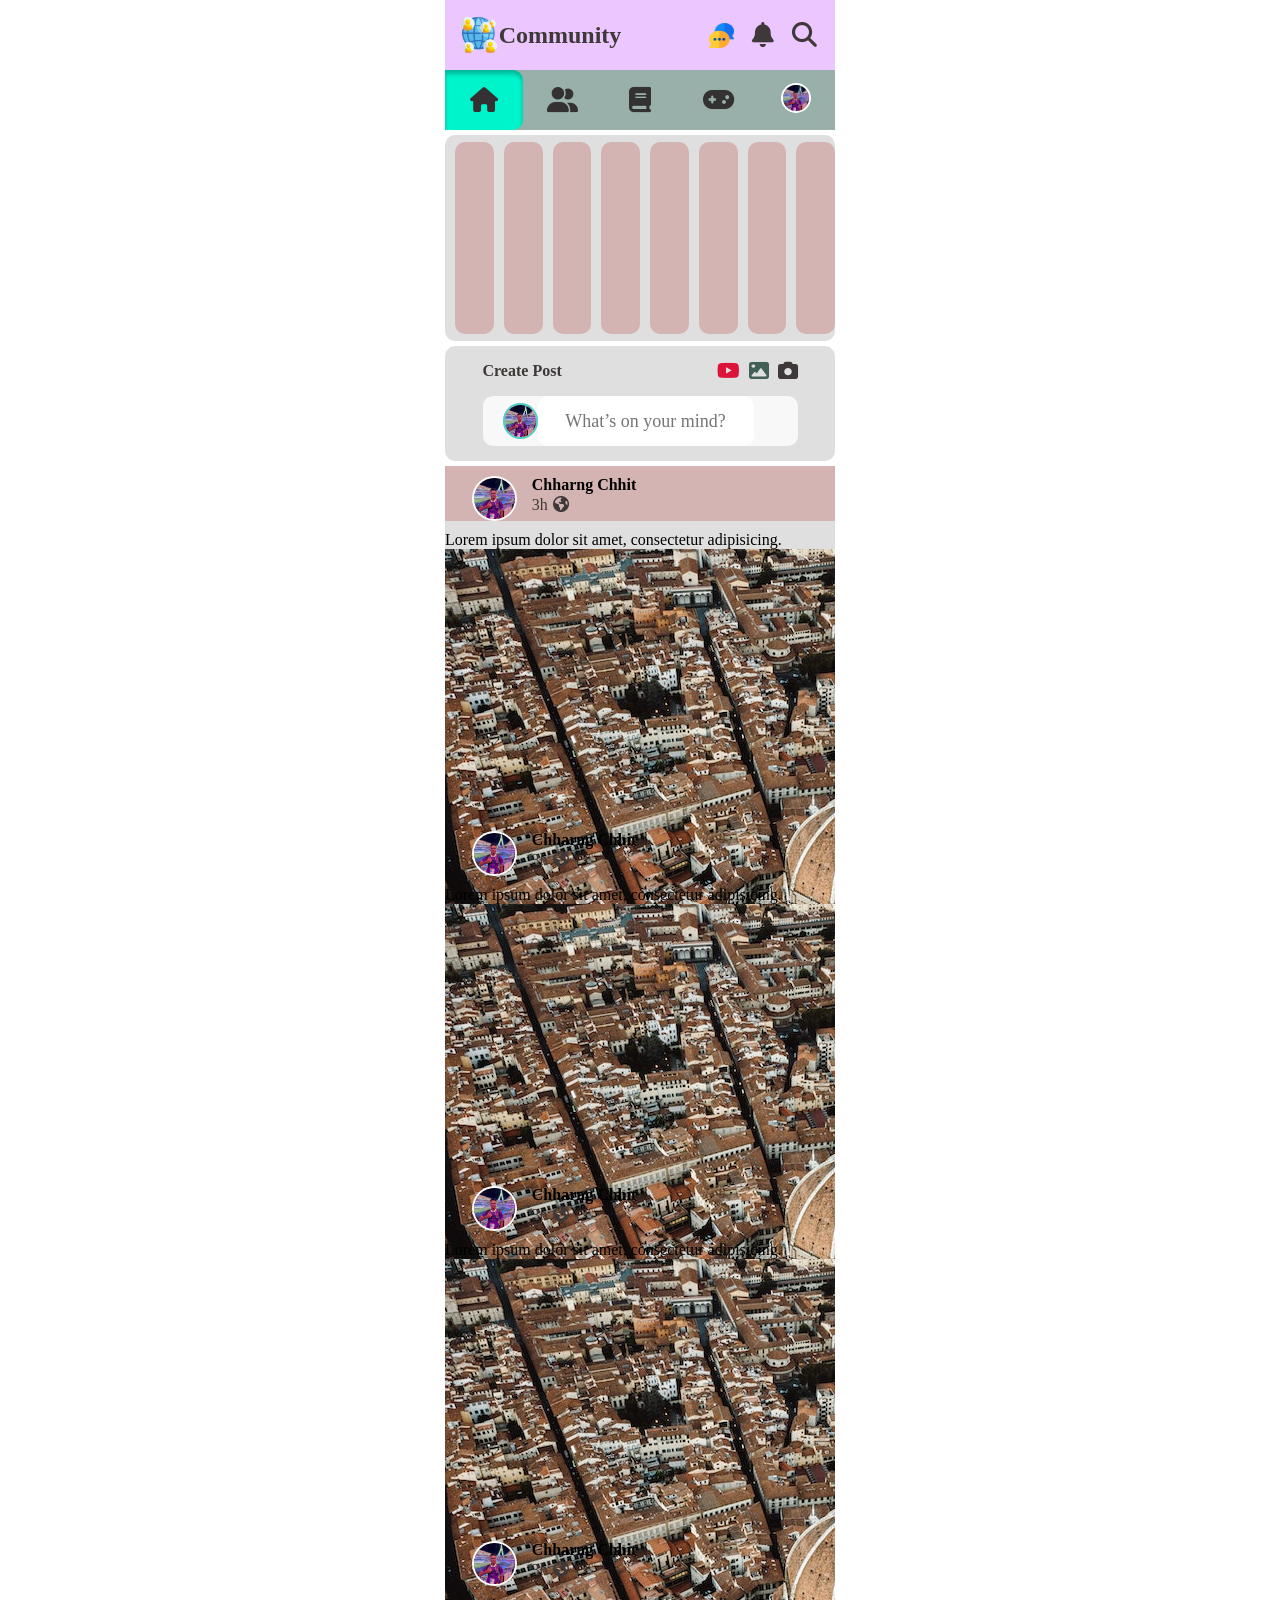
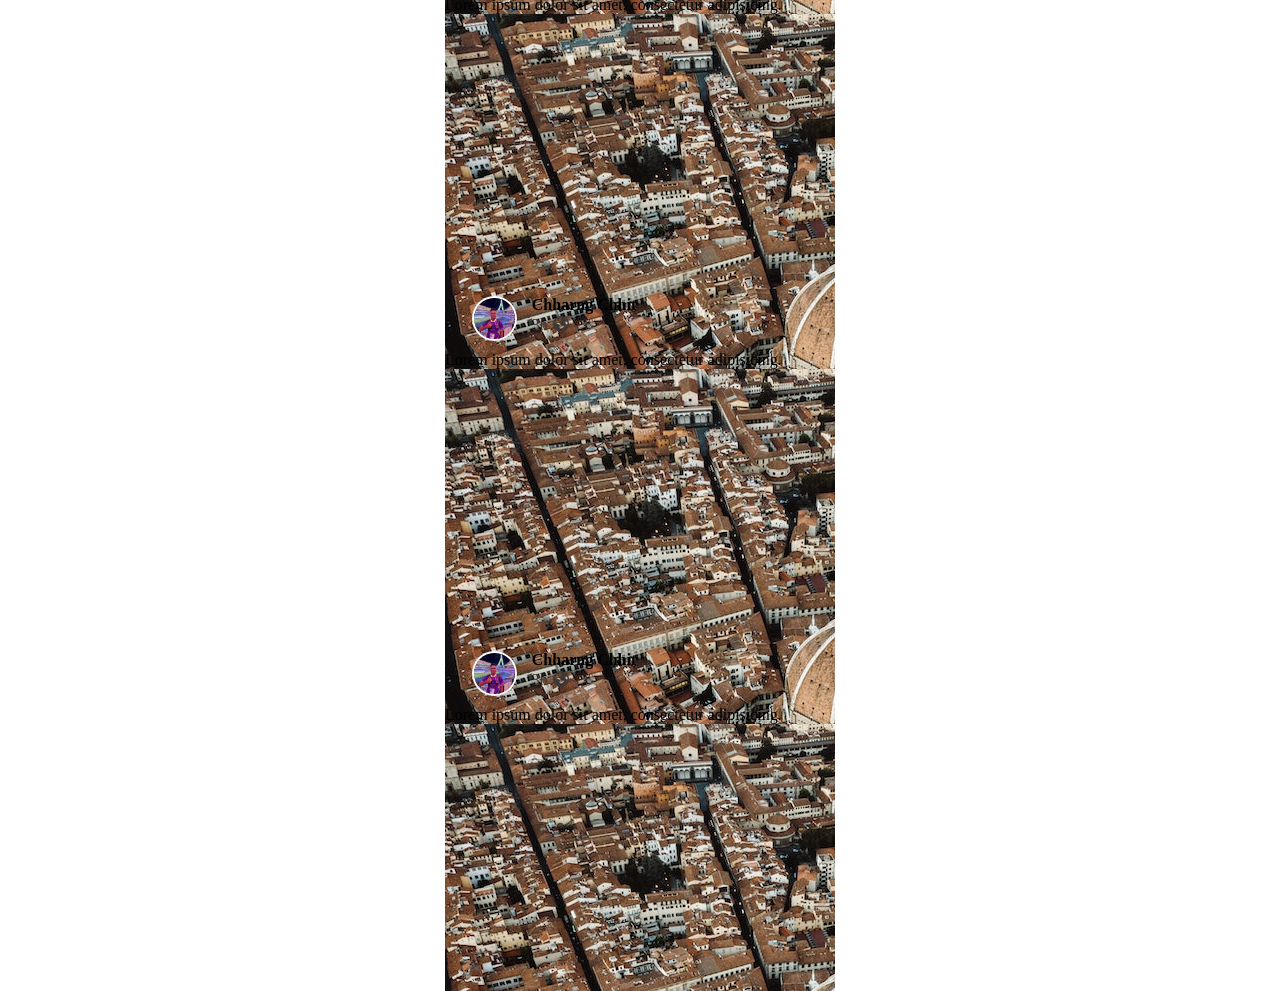
==== public/index.html @ 7558b7ab "add more" ====
<!DOCTYPE html>
<html lang="en">

<head>
  <meta charset="UTF-8" />
  <meta http-equiv="X-UA-Compatible" content="IE=edge" />
  <meta name="viewport" content="width=device-width, initial-scale=1.0" />
  <title>Home page</title>
  <link rel="icon" href="./assets/images/community.png">
  <link rel="stylesheet" href="./assets/css/main.css">
  <link rel="stylesheet" href="/assets/css/style.css">
  <link rel="preconnect" href="https://fonts.gstatic.com" crossorigin>
  <!-- <link href="https://fonts.googleapis.com/css2?family=Anton&display=swap" rel="stylesheet"> -->
  <link rel="stylesheet" href="https://cdnjs.cloudflare.com/ajax/libs/font-awesome/6.4.0/css/all.min.css"
    integrity="sha512-iecdLmaskl7CVkqkXNQ/ZH/XLlvWZOJyj7Yy7tcenmpD1ypASozpmT/E0iPtmFIB46ZmdtAc9eNBvH0H/ZpiBw=="
    crossorigin="anonymous" referrerpolicy="no-referrer" />
</head>

<body>
  <div class="container">
    <div class="navbar">
      <div class="logo">
        <img src="./assets/images/community.png" alt="" width="40">
        <p>Community</p>
      </div>
      <div class="icon">
        <img src="./assets/images/chat.png" alt="" width="25">
        <i class="fa-solid fa-bell " style="font-size: 25px;"></i>
        <i class="fa-sharp fa-solid fa-magnifying-glass" style="font-size: 25px;"></i>

      </div>
    </div>

    <div class="nav-menu sticky" id="nav-menu">
      <div class="home">
        <a href="#">
          <i class="fa-solid fa-house "></i>
        </a>
      </div>
      <div>
        <a href="#">
          <i class="fa-solid fa-user-group"></i>
        </a>
      </div>
      <div>
        <a href="#">
          <i class="fa-solid fa-book"></i>
        </a>
      </div>
      <div>
        <a href="#">
          <i class="fa-solid fa-gamepad"></i>
        </a>
      </div>
      <div>
        <a href="#">
          <img src="./assets/images/user.jpg" alt="" width="30">
        </a>
      </div>
    </div>

    <div class="story">
      <div class="me story-post">
        <img src="#" alt="">
      </div>
      <div class="story-post"></div>
      <div class="story-post"></div>
      <div class="story-post"></div>
      <div class="story-post"></div>
      <div class="story-post"></div>
      <div class="story-post"></div>
      <div class="story-post"></div>

    
    </div>

    <div class="createPost">
      <div class="icon-bar">
        <p>Create Post</p>
        <div class="icon">
          <i class="fa-brands fa-youtube video"></i>
          <i class="fa-solid fa-image image"></i>
          <i class="fa-solid fa-camera camera"></i>
        </div>
      </div>
      <div class="new-post">
          <div class="user">
            <img src="./assets/images/user.jpg" alt="" width="35">
            <input type="text" placeholder="What’s on your mind?">
          </div>
      </div>
    </div>

    <div class="contain">
      <div class="post">
        <div class="profile-user">
          <img src="./assets/images/user.jpg" alt="" >
          <div class="name-user">
            <div class="name">Chharng Chhit</div>
            <div class="times">
              <p>3h</p>
              <i class="fa-solid fa-earth-americas"></i>
            </div>
          </div>
        </div>
        <div class="post-contain">
          <p class="txt-tittle">Lorem ipsum dolor sit amet, consectetur adipisicing.</p>

          <div class="img-post">
            <div class="img-post1">
              <img src="./assets/images/view1.jpg" alt="" >
            </div>
            <div class="img-post1">
              <div class="img-post2">
                <img src="./assets/images/view2.jpg" alt="" >
              </div>
              <div class="img-post2">
                  <img src="./assets/images/view3.jpg" alt="">
              </div>
            </div>
          </div>
        </div>
      </div>
    </div>

    <div class="contain">
      <div class="post">
        <div class="profile-user">
          <img src="./assets/images/user.jpg" alt="" >
          <div class="name-user">
            <div class="name">Chharng Chhit</div>
            <div class="times">
              <p>3h</p>
              <i class="fa-solid fa-earth-americas"></i>
            </div>
          </div>
        </div>
        <div class="post-contain">
          <p class="txt-tittle">Lorem ipsum dolor sit amet, consectetur adipisicing.</p>

          <div class="img-post">
            <div class="img-post1">
              <img src="./assets/images/view1.jpg" alt="" >
            </div>
            <div class="img-post1">
              <div class="img-post2">
                <img src="./assets/images/view2.jpg" alt="" >
              </div>
              <div class="img-post2">
                  <img src="./assets/images/view3.jpg" alt="">
              </div>
            </div>
          </div>
        </div>
      </div>
    </div>

    <div class="contain">
      <div class="post">
        <div class="profile-user">
          <img src="./assets/images/user.jpg" alt="" >
          <div class="name-user">
            <div class="name">Chharng Chhit</div>
            <div class="times">
              <p>3h</p>
              <i class="fa-solid fa-earth-americas"></i>
            </div>
          </div>
        </div>
        <div class="post-contain">
          <p class="txt-tittle">Lorem ipsum dolor sit amet, consectetur adipisicing.</p>

          <div class="img-post">
            <div class="img-post1">
              <img src="./assets/images/view1.jpg" alt="" >
            </div>
            <div class="img-post1">
              <div class="img-post2">
                <img src="./assets/images/view2.jpg" alt="" >
              </div>
              <div class="img-post2">
                  <img src="./assets/images/view3.jpg" alt="">
              </div>
            </div>
          </div>
        </div>
      </div>
    </div>

    <div class="contain">
      <div class="post">
        <div class="profile-user">
          <img src="./assets/images/user.jpg" alt="" >
          <div class="name-user">
            <div class="name">Chharng Chhit</div>
            <div class="times">
              <p>3h</p>
              <i class="fa-solid fa-earth-americas"></i>
            </div>
          </div>
        </div>
        <div class="post-contain">
          <p class="txt-tittle">Lorem ipsum dolor sit amet, consectetur adipisicing.</p>

          <div class="img-post">
            <div class="img-post1">
              <img src="./assets/images/view1.jpg" alt="" >
            </div>
            <div class="img-post1">
              <div class="img-post2">
                <img src="./assets/images/view2.jpg" alt="" >
              </div>
              <div class="img-post2">
                  <img src="./assets/images/view3.jpg" alt="">
              </div>
            </div>
          </div>
        </div>
      </div>
    </div>

    <div class="contain">
      <div class="post">
        <div class="profile-user">
          <img src="./assets/images/user.jpg" alt="" >
          <div class="name-user">
            <div class="name">Chharng Chhit</div>
            <div class="times">
              <p>3h</p>
              <i class="fa-solid fa-earth-americas"></i>
            </div>
          </div>
        </div>
        <div class="post-contain">
          <p class="txt-tittle">Lorem ipsum dolor sit amet, consectetur adipisicing.</p>

          <div class="img-post">
            <div class="img-post1">
              <img src="./assets/images/view1.jpg" alt="" >
            </div>
            <div class="img-post1">
              <div class="img-post2">
                <img src="./assets/images/view2.jpg" alt="" >
              </div>
              <div class="img-post2">
                  <img src="./assets/images/view3.jpg" alt="">
              </div>
            </div>
          </div>
        </div>
      </div>
    </div>

    <div class="contain">
      <div class="post">
        <div class="profile-user">
          <img src="./assets/images/user.jpg" alt="" >
          <div class="name-user">
            <div class="name">Chharng Chhit</div>
            <div class="times">
              <p>3h</p>
              <i class="fa-solid fa-earth-americas"></i>
            </div>
          </div>
        </div>
        <div class="post-contain">
          <p class="txt-tittle">Lorem ipsum dolor sit amet, consectetur adipisicing.</p>

          <div class="img-post">
            <div class="img-post1">
              <img src="./assets/images/view1.jpg" alt="" >
            </div>
            <div class="img-post1">
              <div class="img-post2">
                <img src="./assets/images/view2.jpg" alt="" >
              </div>
              <div class="img-post2">
                  <img src="./assets/images/view3.jpg" alt="">
              </div>
            </div>
          </div>
        </div>
      </div>

    </div>

  </div>
</body>

<!-- <script>
  window.onscroll = function() {myFunction()};
  
  var navbar = document.getElementById("nav-menu");
  var sticky = navbar.offsetTop;
  
  function myFunction() {
    if (window.pageYOffset >= sticky) {
      navbar.classList.add("sticky")
    } else {
      navbar.classList.remove("sticky");
    }
  } -->
  </script>

</html>
---- public/assets/css/main.css ----
*{
    margin: 0;
    padding: 0;
    box-sizing: border-box;
}
---- assets/css/style.css ----
body {
  margin: auto;
  width: 390px;
}

body .container {
  width: 390px;
  overflow: hidden;
}

body .container .navbar {
  height: 70px;
  background-color: #EBC6FF;
  display: -webkit-box;
  display: -ms-flexbox;
  display: flex;
  -webkit-box-pack: justify;
      -ms-flex-pack: justify;
          justify-content: space-between;
}

body .container .navbar .logo {
  margin-left: 13.64px;
  display: -webkit-box;
  display: -ms-flexbox;
  display: flex;
  -webkit-box-pack: center;
      -ms-flex-pack: center;
          justify-content: center;
  -webkit-box-align: center;
      -ms-flex-align: center;
          align-items: center;
}

body .container .navbar .logo p {
  color: #3E3838;
  font-size: 24px;
  font-weight: 700;
  font-family: 'Lobster', cursive;
}

body .container .navbar .icon {
  display: -webkit-box;
  display: -ms-flexbox;
  display: flex;
  -webkit-box-pack: center;
      -ms-flex-pack: center;
          justify-content: center;
  -webkit-box-align: center;
      -ms-flex-align: center;
          align-items: center;
}

body .container .navbar .icon i,
body .container .navbar .icon img {
  margin-right: 18px;
  font-weight: bold;
  color: #3E3838;
}

body .container .nav-menu {
  display: -webkit-box;
  display: -ms-flexbox;
  display: flex;
  width: 390px;
  height: 60px;
  background: #98B0A9;
}

body .container .nav-menu .home {
  width: 78px;
  height: 60px;
  background: #00F4CB;
  -webkit-box-shadow: inset 0px 4px 4px rgba(0, 0, 0, 0.25);
          box-shadow: inset 0px 4px 4px rgba(0, 0, 0, 0.25);
  border-radius: 0px 10px 10px 0px;
}

body .container .nav-menu > div {
  width: 78px;
  height: 60px;
  display: -webkit-box;
  display: -ms-flexbox;
  display: flex;
  -webkit-box-align: center;
      -ms-flex-align: center;
          align-items: center;
  -webkit-box-pack: center;
      -ms-flex-pack: center;
          justify-content: center;
}

body .container .nav-menu > div a i {
  font-size: 25px;
  color: #333131;
}

body .container .nav-menu > div a img {
  border-radius: 50%;
  border: 2px solid white;
}

body .container .story {
  margin-top: 5px;
  height: 206px;
  width: 390px;
  background: #DFDFDF;
  border-radius: 10px;
  display: -webkit-box;
  display: -ms-flexbox;
  display: flex;
  overflow: hidden;
}

body .container .story div {
  width: 128px;
  height: 192px;
  margin-left: 10px;
  margin-top: 7px;
  border-radius: 10px;
  background: #d4b3b3;
}

body .container .createPost {
  margin-top: 5px;
  width: 390px;
  height: 115px;
  background: rgba(217, 217, 217, 0.84);
  border-radius: 10px;
  -webkit-box-sizing: border-box;
          box-sizing: border-box;
}

body .container .createPost .icon-bar {
  width: 315px;
  height: 50px;
  margin: auto;
  display: -webkit-box;
  display: -ms-flexbox;
  display: flex;
  -webkit-box-pack: justify;
      -ms-flex-pack: justify;
          justify-content: space-between;
  -webkit-box-align: center;
      -ms-flex-align: center;
          align-items: center;
}

body .container .createPost .icon-bar p {
  color: #3E3838;
  font-family: 'Lobster', cursive;
  font-weight: bold;
}

body .container .createPost .icon-bar .icon i {
  font-size: 20px;
  margin-left: 5px;
}

body .container .createPost .icon-bar .icon .video {
  color: crimson;
}

body .container .createPost .icon-bar .icon .image {
  color: #426156;
}

body .container .createPost .icon-bar .icon .camera {
  color: #3E3838;
}

body .container .createPost .new-post {
  width: 315px;
  height: 50px;
  margin: auto;
  background: #F8F8F8;
  border-radius: 10px;
  padding: 0;
}

body .container .createPost .new-post .user {
  height: 50px;
  display: -webkit-box;
  display: -ms-flexbox;
  display: flex;
  -webkit-box-align: center;
      -ms-flex-align: center;
          align-items: center;
  -webkit-box-sizing: border-box;
          box-sizing: border-box;
  margin-left: 20px;
}

body .container .createPost .new-post .user img {
  border-radius: 50%;
  border: 2px solid #4ecec3;
}

body .container .createPost .new-post .user input {
  border: none;
  font-size: large;
  font-family: 'Lobster', cursive;
  height: 50px;
  cursor: pointer;
  border-radius: 10px;
  text-align: center;
}

body .container .contain .post {
  margin-top: 5px;
  width: 390px;
  height: 350px;
  background: rgba(217, 217, 217, 0.83);
  border-radius: 10px;
}

body .container .contain .post .profile-user {
  margin-bottom: 10px;
  height: 55px;
  background-color: #d4b3b3;
  display: -webkit-box;
  display: -ms-flexbox;
  display: flex;
}

body .container .contain .post .profile-user img {
  margin-top: 10px;
  margin-left: 27px;
  border-radius: 50%;
  border: 2px solid #fdfdfd;
}

body .container .contain .post .profile-user .name-user {
  margin-left: 15px;
  margin-top: 10px;
  -webkit-box-align: center;
      -ms-flex-align: center;
          align-items: center;
}

body .container .contain .post .profile-user .name-user .name {
  font-weight: 700;
  font-family: 'Lobster', cursive;
  cursor: pointer;
}

body .container .contain .post .profile-user .name-user .times {
  margin-top: 2px;
  color: #3E3838;
  display: -webkit-box;
  display: -ms-flexbox;
  display: flex;
}

body .container .contain .post .profile-user .name-user .times i {
  margin-left: 5px;
}
/*# sourceMappingURL=style.css.map */
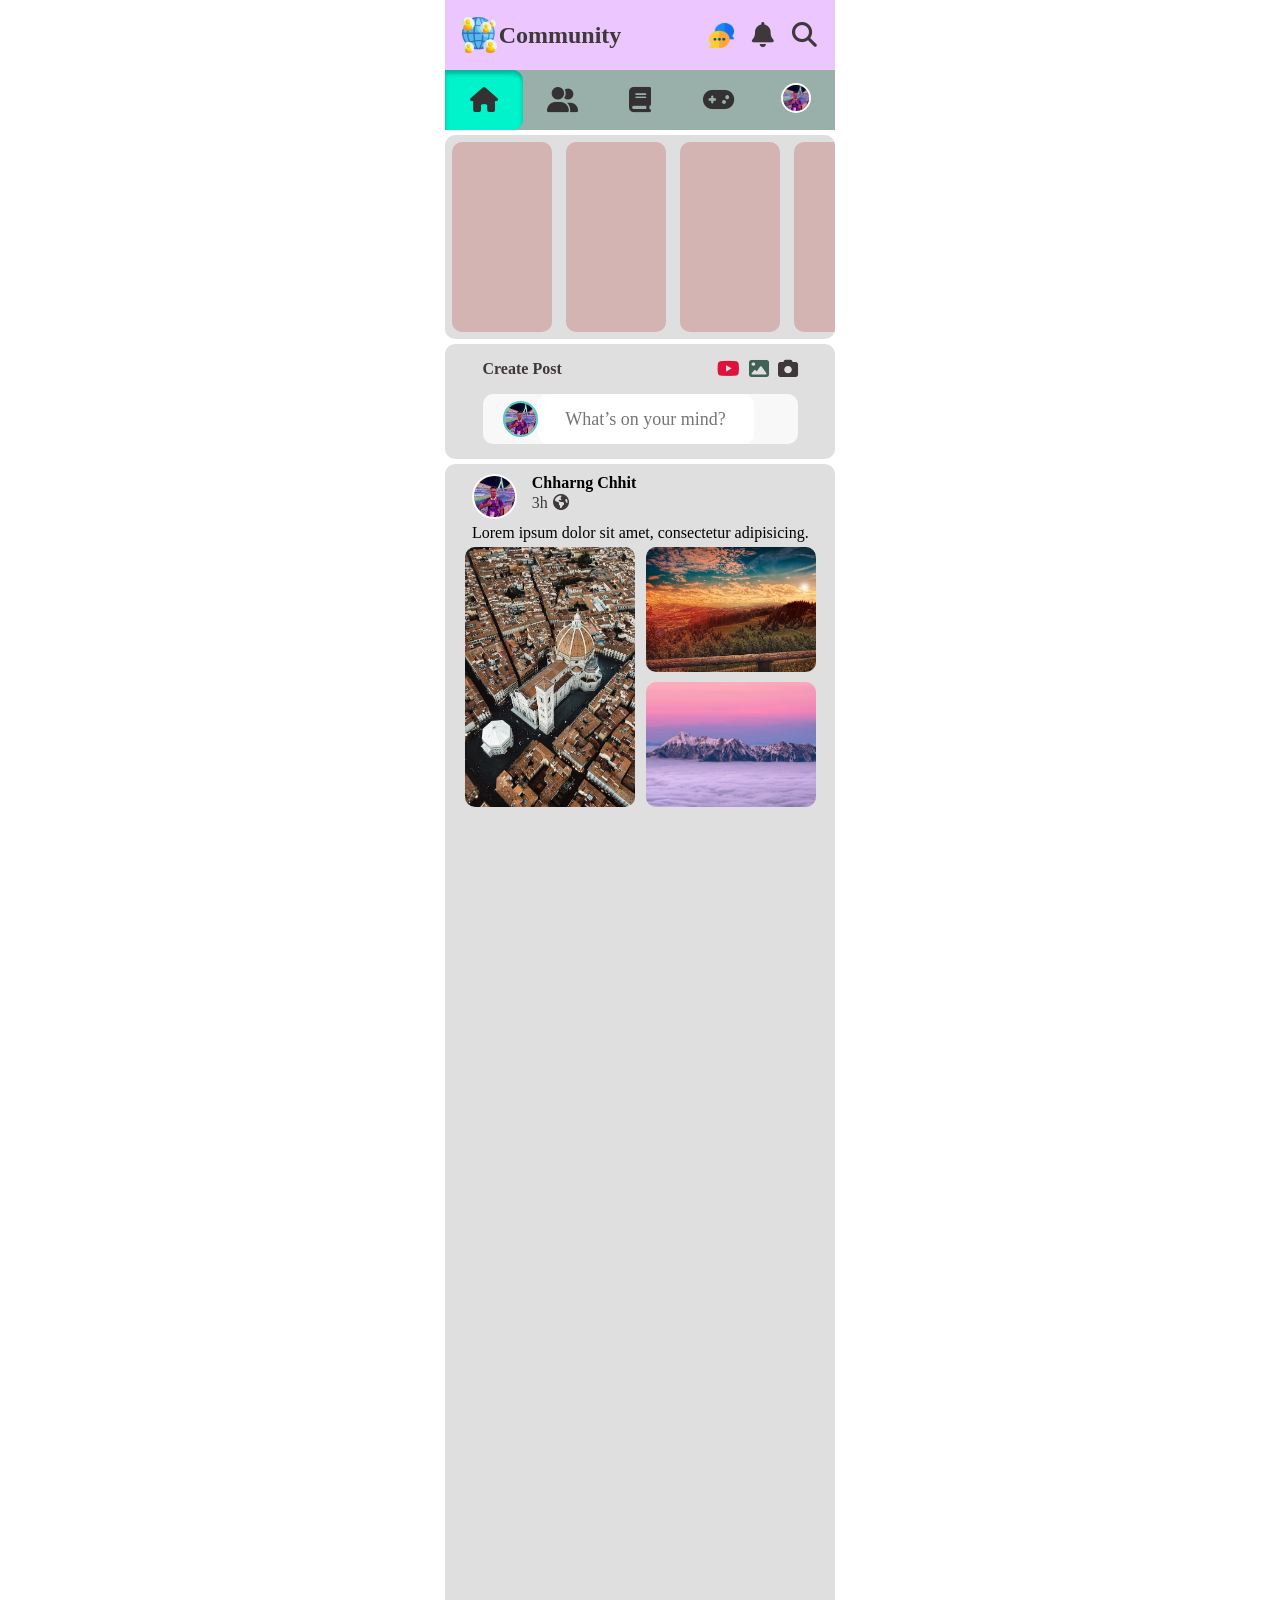
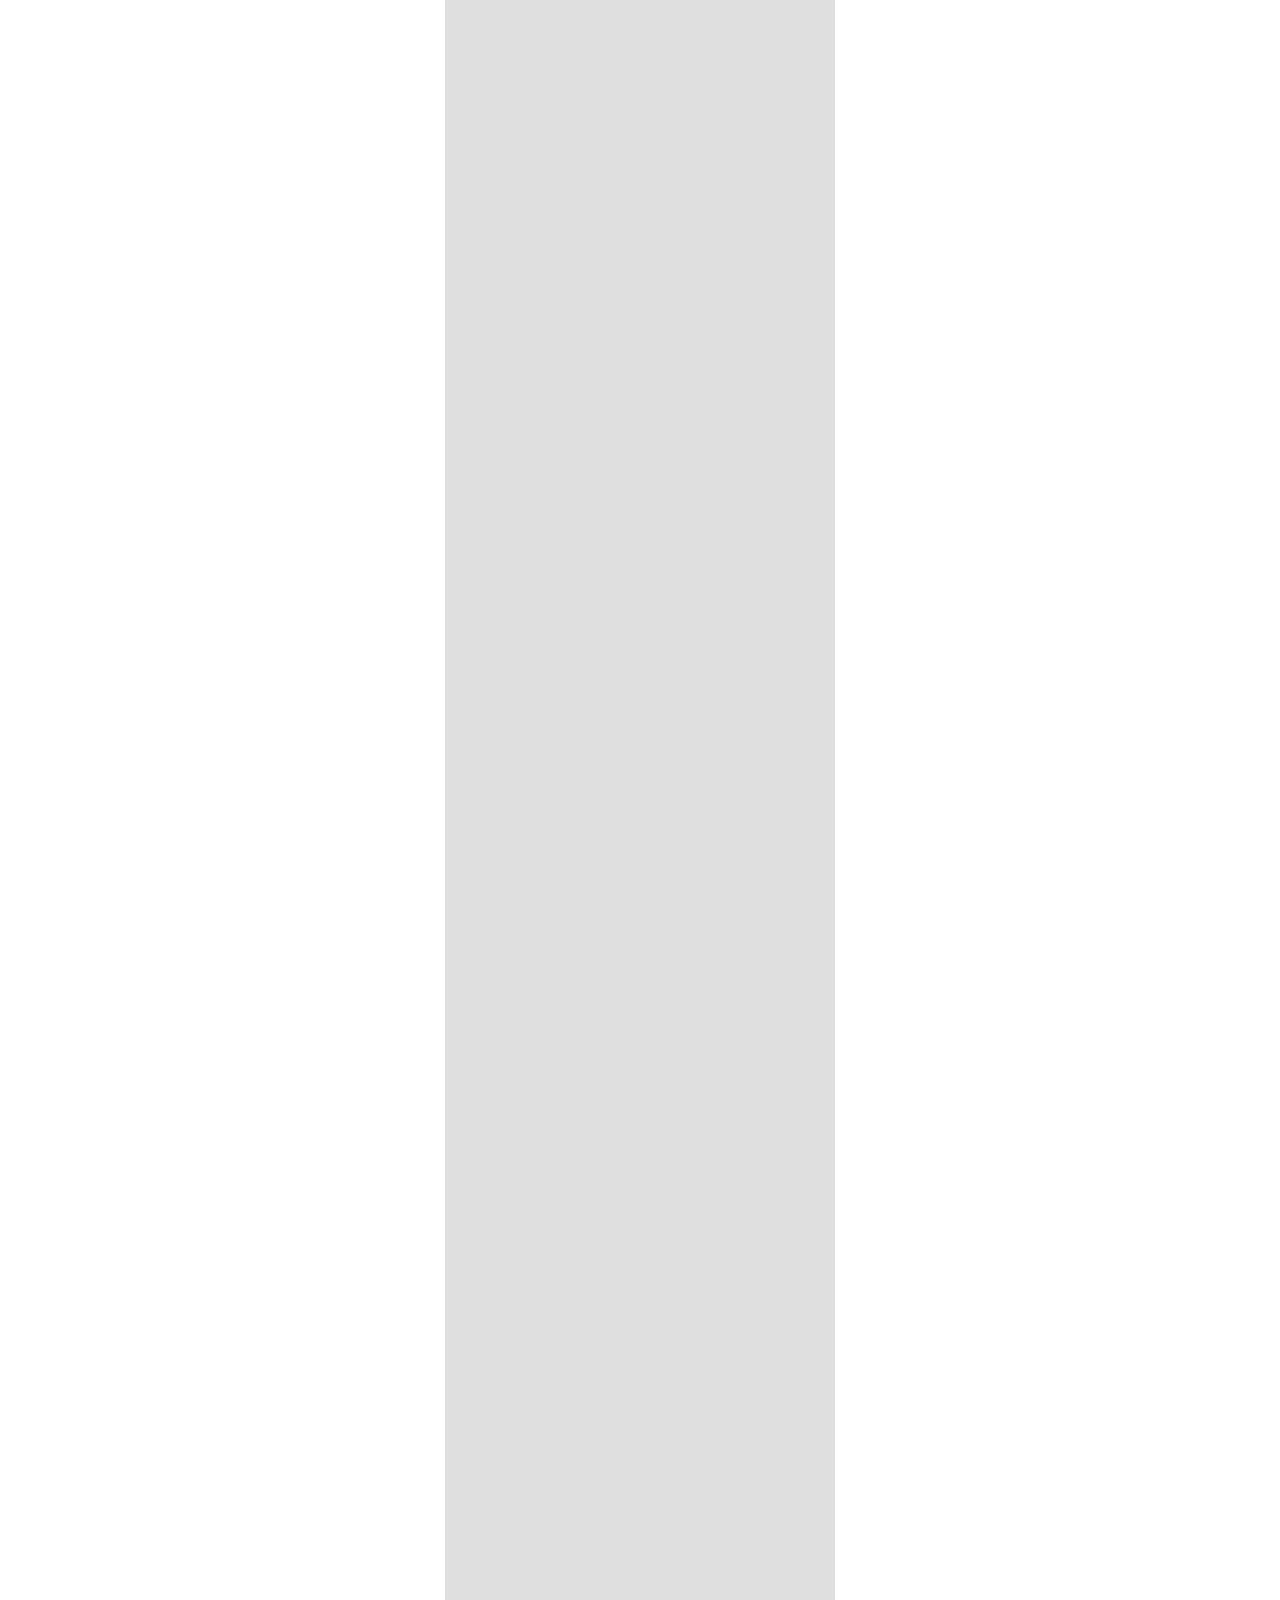
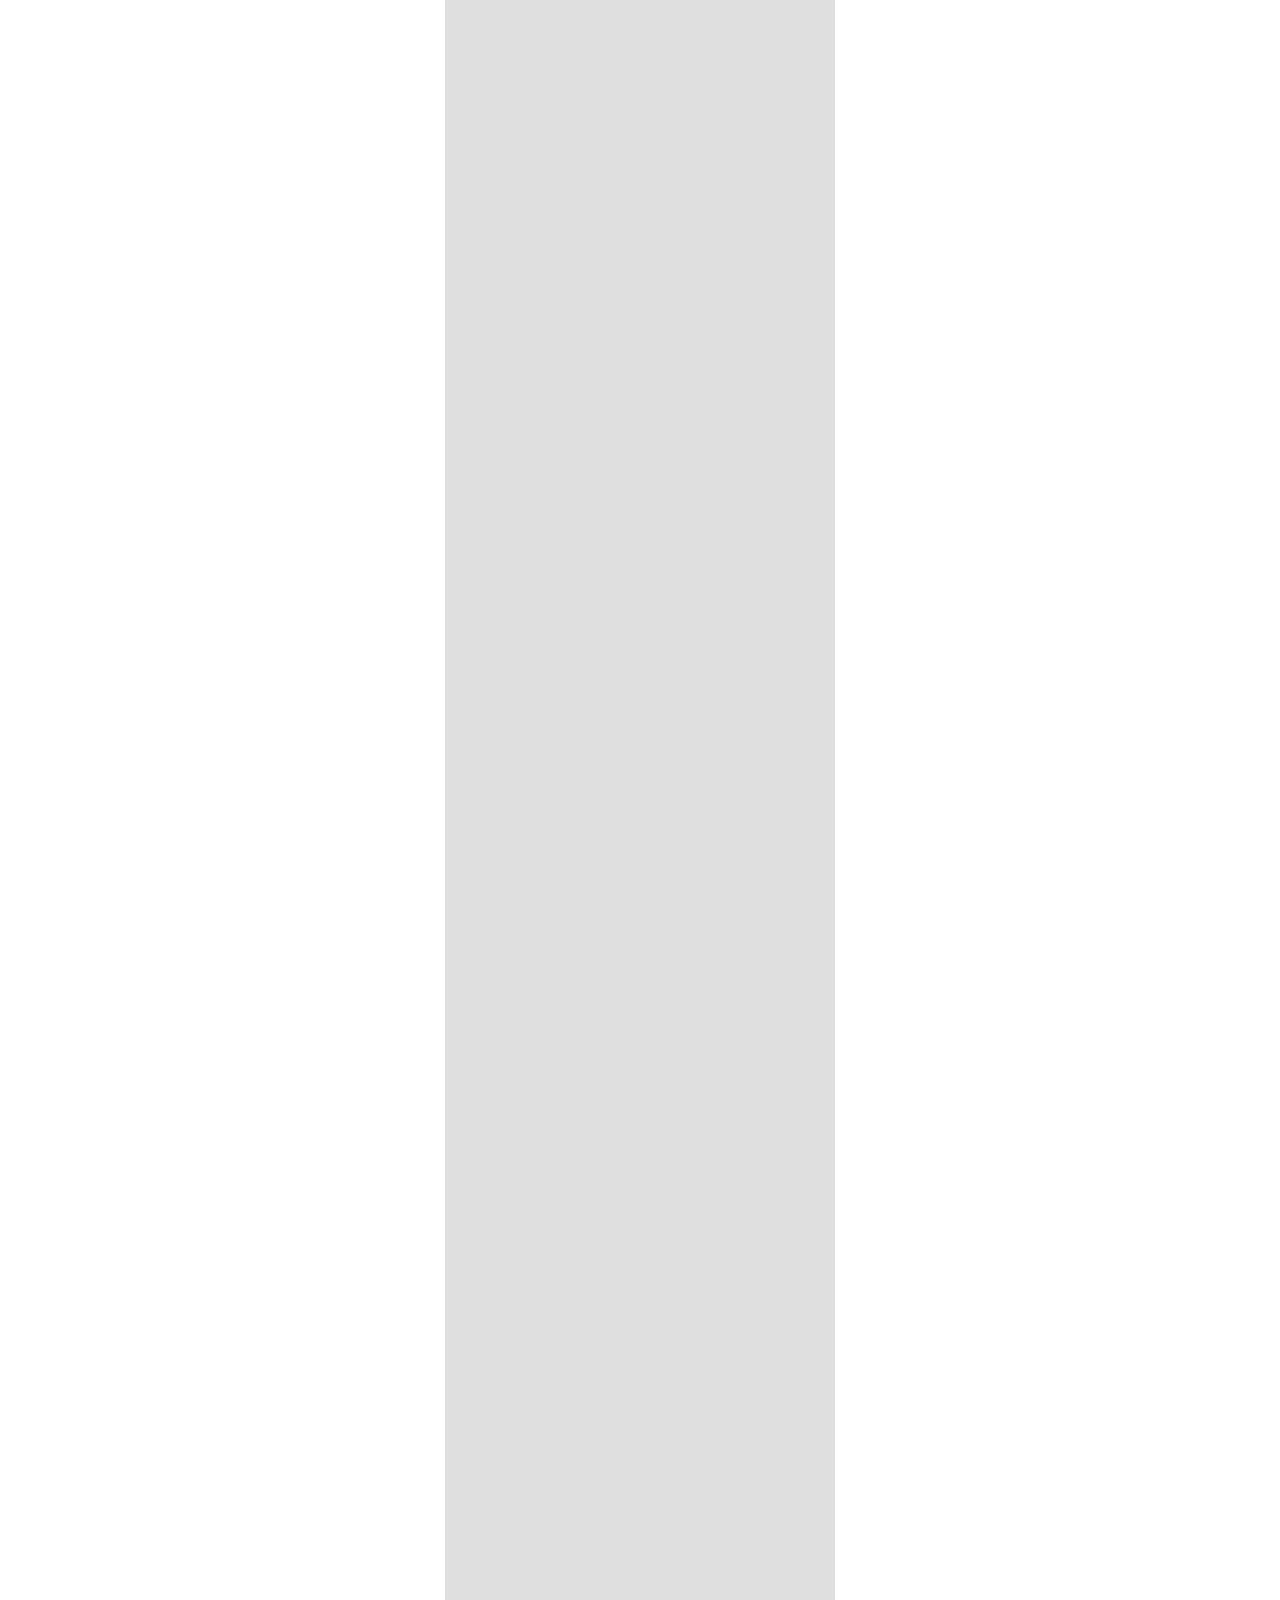
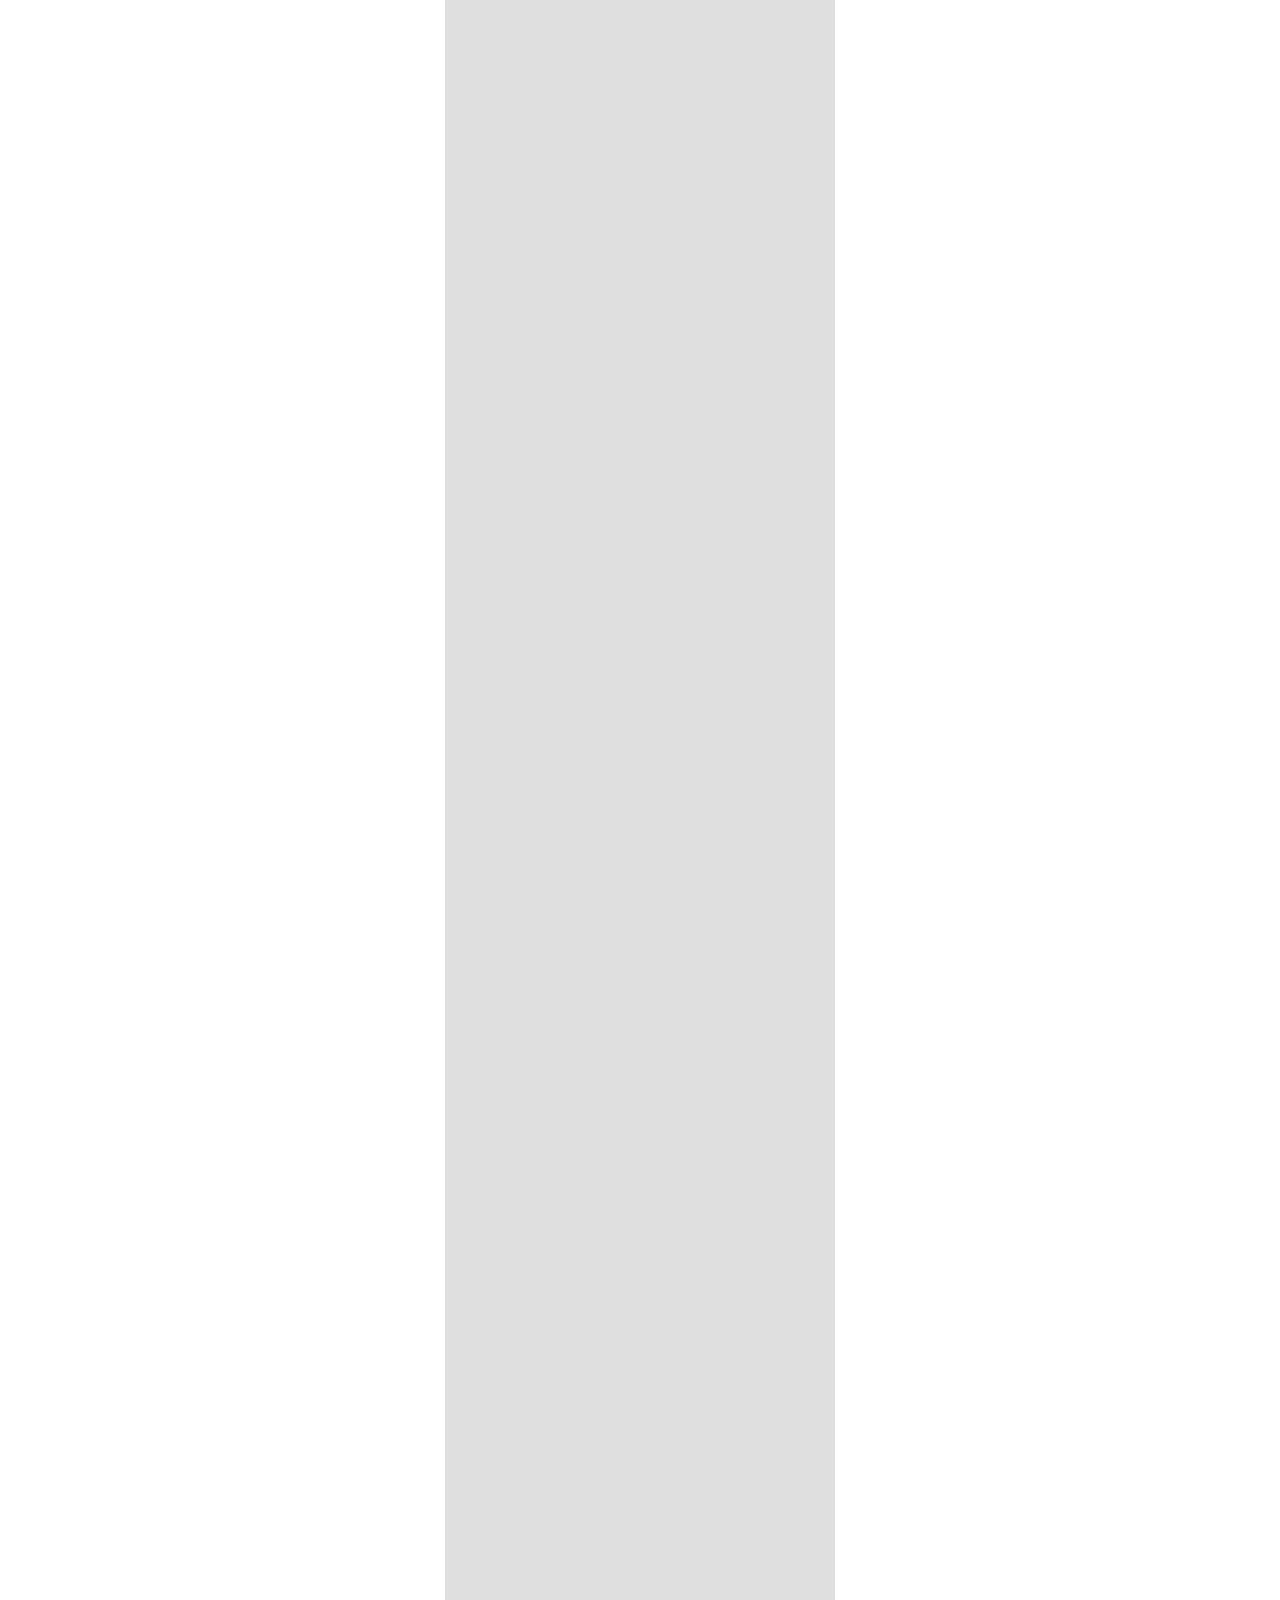
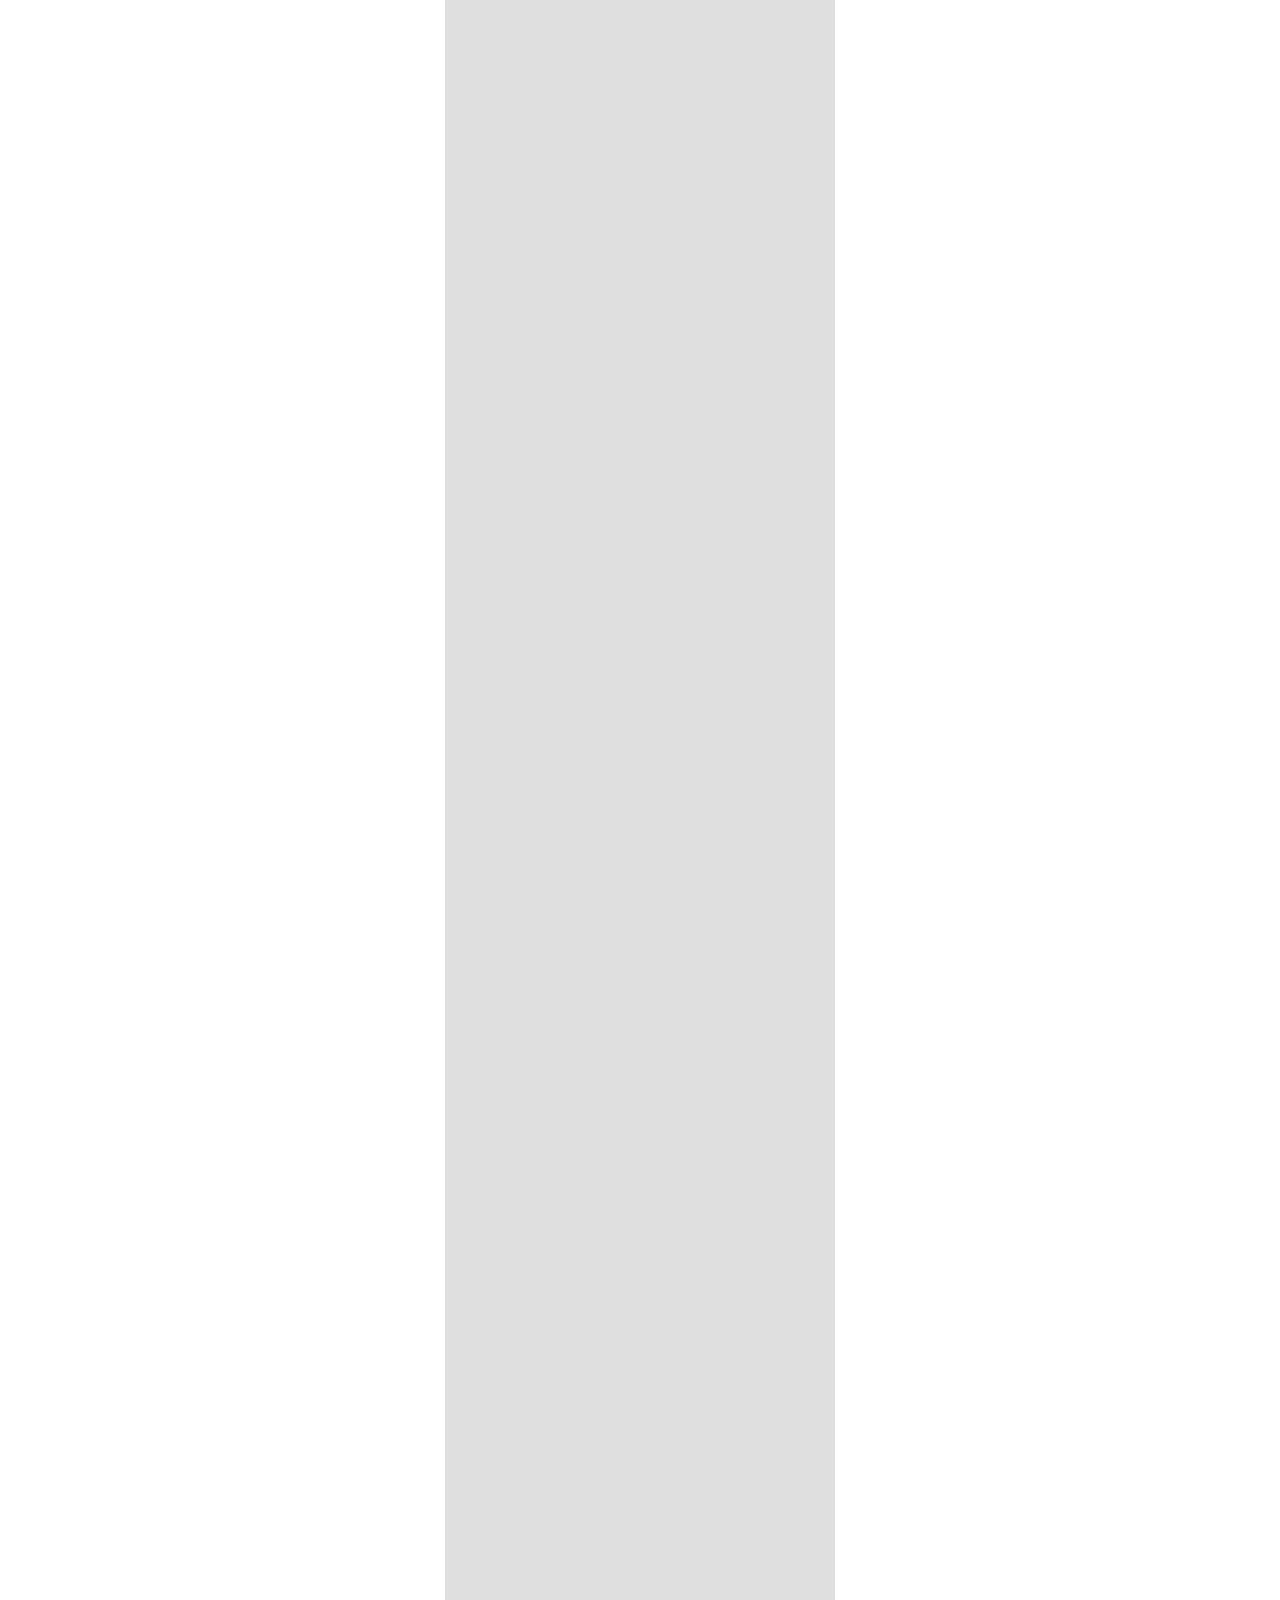
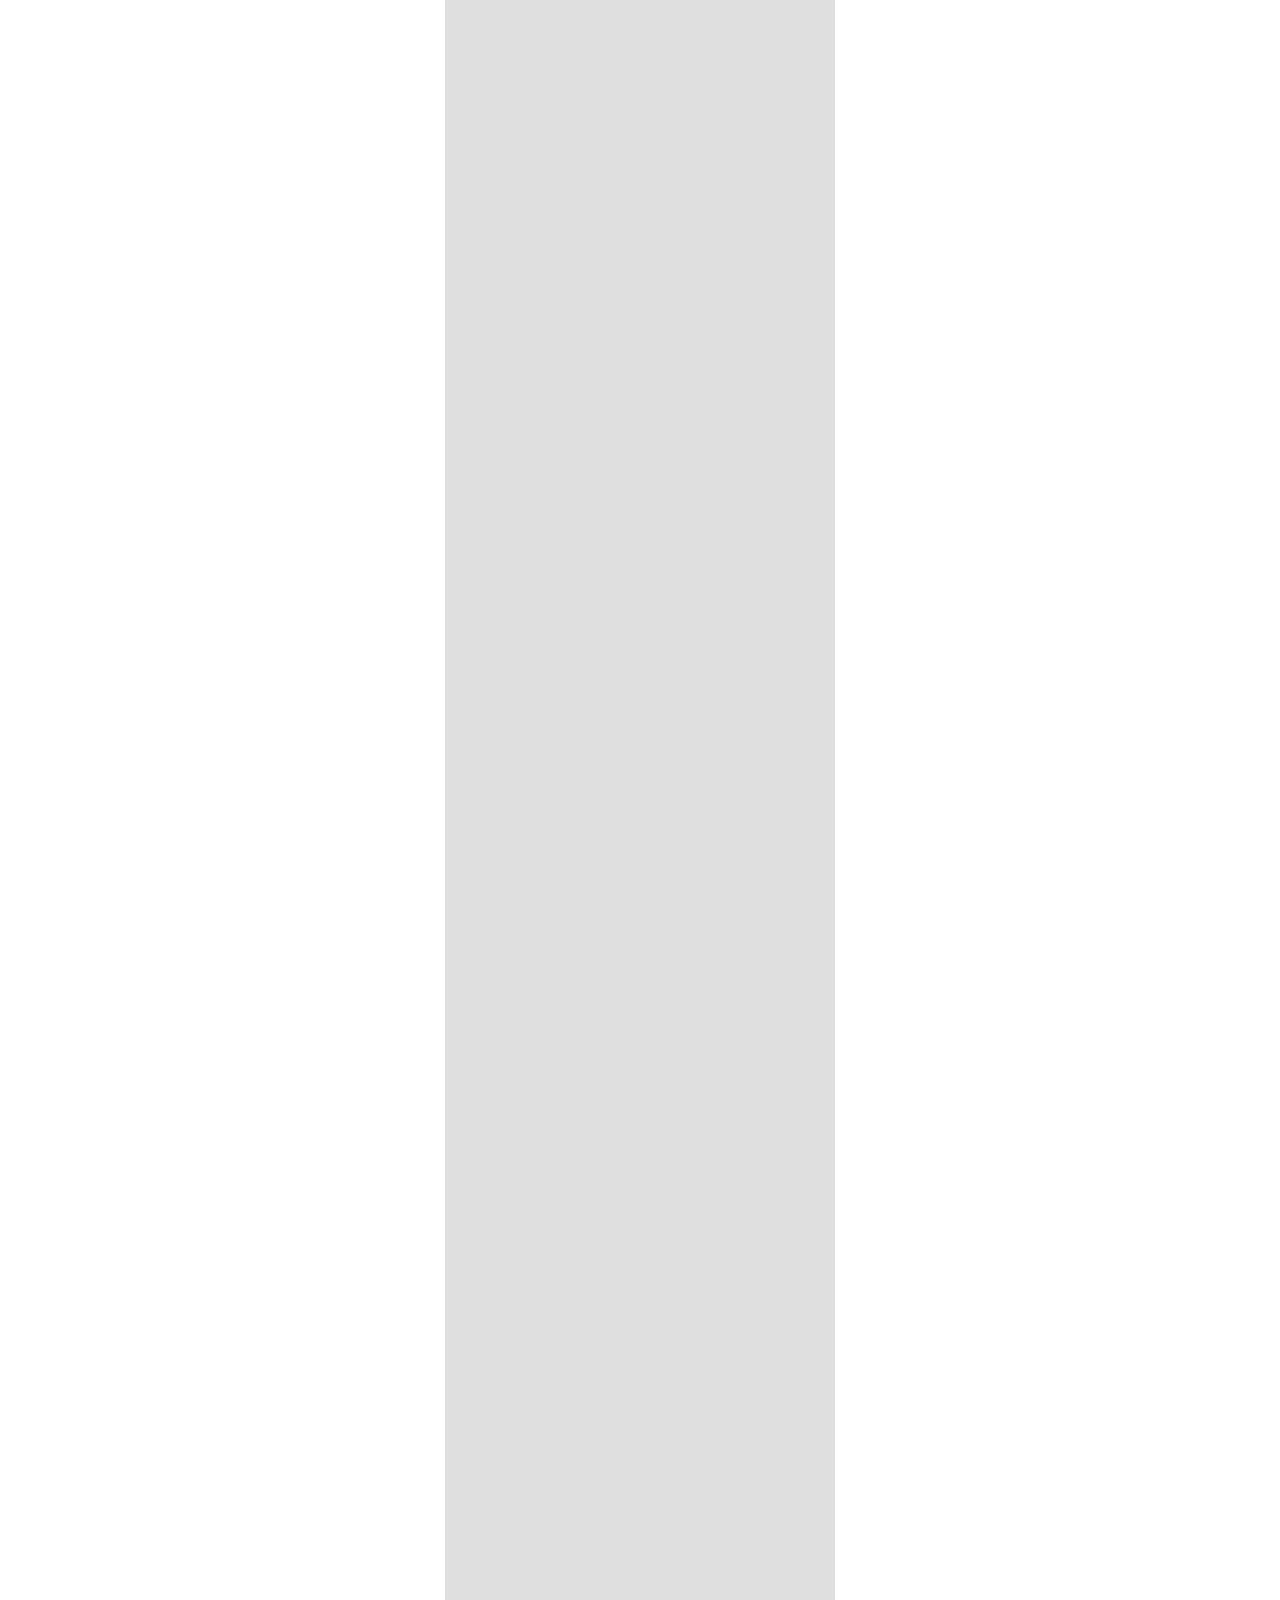
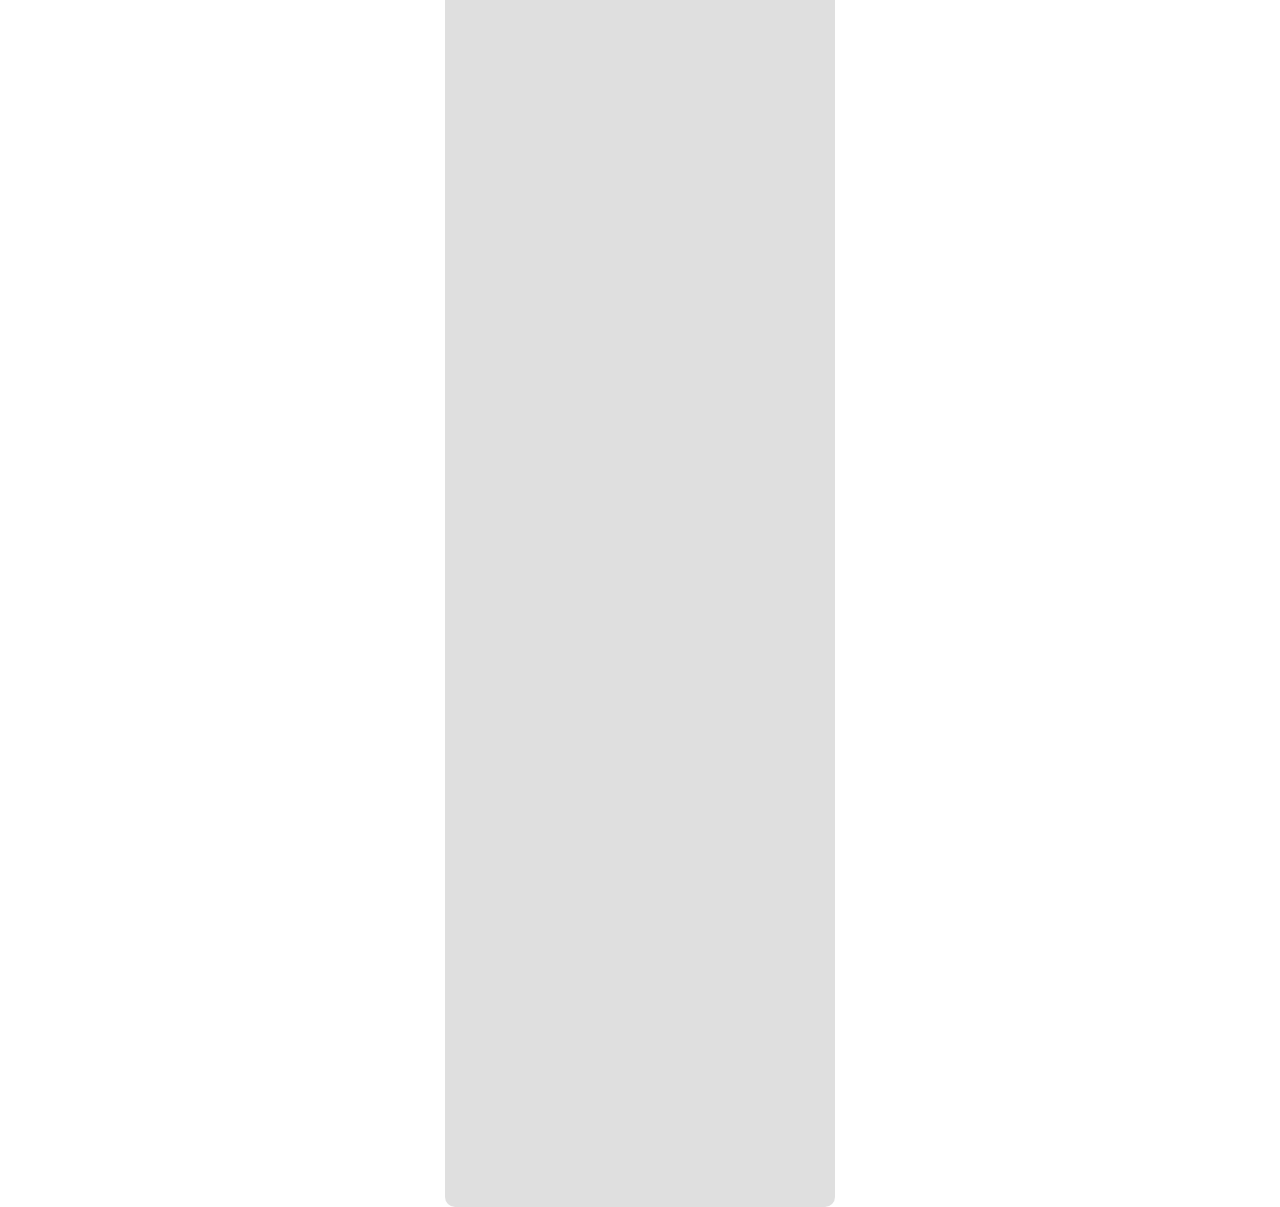
==== commit da0226d5: "add" ====
--- a/public/index.html
+++ b/public/index.html
@@ -8,7 +8,7 @@
   <title>Home page</title>
   <link rel="icon" href="./assets/images/community.png">
   <link rel="stylesheet" href="./assets/css/main.css">
-  <link rel="stylesheet" href="/assets/css/style.css">
+  <link rel="stylesheet" href="./assets/css/style.css">
   <link rel="preconnect" href="https://fonts.gstatic.com" crossorigin>
   <!-- <link href="https://fonts.googleapis.com/css2?family=Anton&display=swap" rel="stylesheet"> -->
   <link rel="stylesheet" href="https://cdnjs.cloudflare.com/ajax/libs/font-awesome/6.4.0/css/all.min.css"
@@ -71,7 +71,7 @@
       <div class="story-post"></div>
       <div class="story-post"></div>
 
-    
+
     </div>
 
     <div class="createPost">
@@ -84,17 +84,17 @@
         </div>
       </div>
       <div class="new-post">
-          <div class="user">
-            <img src="./assets/images/user.jpg" alt="" width="35">
-            <input type="text" placeholder="What’s on your mind?">
-          </div>
+        <div class="user">
+          <img src="./assets/images/user.jpg" alt="" width="35">
+          <input type="text" placeholder="What’s on your mind?">
+        </div>
       </div>
     </div>
 
     <div class="contain">
       <div class="post">
         <div class="profile-user">
-          <img src="./assets/images/user.jpg" alt="" >
+          <img src="./assets/images/user.jpg" alt="">
           <div class="name-user">
             <div class="name">Chharng Chhit</div>
             <div class="times">
@@ -108,14 +108,14 @@
 
           <div class="img-post">
             <div class="img-post1">
-              <img src="./assets/images/view1.jpg" alt="" >
+              <img src="./assets/images/view1.jpg" alt="">
             </div>
             <div class="img-post1">
               <div class="img-post2">
-                <img src="./assets/images/view2.jpg" alt="" >
+                <img src="./assets/images/view2.jpg" alt="">
               </div>
               <div class="img-post2">
-                  <img src="./assets/images/view3.jpg" alt="">
+                <img src="./assets/images/view3.jpg" alt="">
               </div>
             </div>
           </div>
@@ -123,166 +123,6 @@
       </div>
     </div>
 
-    <div class="contain">
-      <div class="post">
-        <div class="profile-user">
-          <img src="./assets/images/user.jpg" alt="" >
-          <div class="name-user">
-            <div class="name">Chharng Chhit</div>
-            <div class="times">
-              <p>3h</p>
-              <i class="fa-solid fa-earth-americas"></i>
-            </div>
-          </div>
-        </div>
-        <div class="post-contain">
-          <p class="txt-tittle">Lorem ipsum dolor sit amet, consectetur adipisicing.</p>
-
-          <div class="img-post">
-            <div class="img-post1">
-              <img src="./assets/images/view1.jpg" alt="" >
-            </div>
-            <div class="img-post1">
-              <div class="img-post2">
-                <img src="./assets/images/view2.jpg" alt="" >
-              </div>
-              <div class="img-post2">
-                  <img src="./assets/images/view3.jpg" alt="">
-              </div>
-            </div>
-          </div>
-        </div>
-      </div>
-    </div>
-
-    <div class="contain">
-      <div class="post">
-        <div class="profile-user">
-          <img src="./assets/images/user.jpg" alt="" >
-          <div class="name-user">
-            <div class="name">Chharng Chhit</div>
-            <div class="times">
-              <p>3h</p>
-              <i class="fa-solid fa-earth-americas"></i>
-            </div>
-          </div>
-        </div>
-        <div class="post-contain">
-          <p class="txt-tittle">Lorem ipsum dolor sit amet, consectetur adipisicing.</p>
-
-          <div class="img-post">
-            <div class="img-post1">
-              <img src="./assets/images/view1.jpg" alt="" >
-            </div>
-            <div class="img-post1">
-              <div class="img-post2">
-                <img src="./assets/images/view2.jpg" alt="" >
-              </div>
-              <div class="img-post2">
-                  <img src="./assets/images/view3.jpg" alt="">
-              </div>
-            </div>
-          </div>
-        </div>
-      </div>
-    </div>
-
-    <div class="contain">
-      <div class="post">
-        <div class="profile-user">
-          <img src="./assets/images/user.jpg" alt="" >
-          <div class="name-user">
-            <div class="name">Chharng Chhit</div>
-            <div class="times">
-              <p>3h</p>
-              <i class="fa-solid fa-earth-americas"></i>
-            </div>
-          </div>
-        </div>
-        <div class="post-contain">
-          <p class="txt-tittle">Lorem ipsum dolor sit amet, consectetur adipisicing.</p>
-
-          <div class="img-post">
-            <div class="img-post1">
-              <img src="./assets/images/view1.jpg" alt="" >
-            </div>
-            <div class="img-post1">
-              <div class="img-post2">
-                <img src="./assets/images/view2.jpg" alt="" >
-              </div>
-              <div class="img-post2">
-                  <img src="./assets/images/view3.jpg" alt="">
-              </div>
-            </div>
-          </div>
-        </div>
-      </div>
-    </div>
-
-    <div class="contain">
-      <div class="post">
-        <div class="profile-user">
-          <img src="./assets/images/user.jpg" alt="" >
-          <div class="name-user">
-            <div class="name">Chharng Chhit</div>
-            <div class="times">
-              <p>3h</p>
-              <i class="fa-solid fa-earth-americas"></i>
-            </div>
-          </div>
-        </div>
-        <div class="post-contain">
-          <p class="txt-tittle">Lorem ipsum dolor sit amet, consectetur adipisicing.</p>
-
-          <div class="img-post">
-            <div class="img-post1">
-              <img src="./assets/images/view1.jpg" alt="" >
-            </div>
-            <div class="img-post1">
-              <div class="img-post2">
-                <img src="./assets/images/view2.jpg" alt="" >
-              </div>
-              <div class="img-post2">
-                  <img src="./assets/images/view3.jpg" alt="">
-              </div>
-            </div>
-          </div>
-        </div>
-      </div>
-    </div>
-
-    <div class="contain">
-      <div class="post">
-        <div class="profile-user">
-          <img src="./assets/images/user.jpg" alt="" >
-          <div class="name-user">
-            <div class="name">Chharng Chhit</div>
-            <div class="times">
-              <p>3h</p>
-              <i class="fa-solid fa-earth-americas"></i>
-            </div>
-          </div>
-        </div>
-        <div class="post-contain">
-          <p class="txt-tittle">Lorem ipsum dolor sit amet, consectetur adipisicing.</p>
-
-          <div class="img-post">
-            <div class="img-post1">
-              <img src="./assets/images/view1.jpg" alt="" >
-            </div>
-            <div class="img-post1">
-              <div class="img-post2">
-                <img src="./assets/images/view2.jpg" alt="" >
-              </div>
-              <div class="img-post2">
-                  <img src="./assets/images/view3.jpg" alt="">
-              </div>
-            </div>
-          </div>
-        </div>
-      </div>
-
-    </div>
 
   </div>
 </body>
@@ -300,6 +140,6 @@
       navbar.classList.remove("sticky");
     }
   } -->
-  </script>
+</script>
 
 </html>
--- a/public/assets/css/style.css
+++ b/public/assets/css/style.css
@@ -0,0 +1,318 @@
+body {
+  margin: 0 auto;
+  width: 390px;
+}
+
+body .container {
+  width: 390px;
+  overflow: hidden;
+}
+
+body .container .navbar {
+  height: 70px;
+  background-color: #EBC6FF;
+  display: -webkit-box;
+  display: -ms-flexbox;
+  display: flex;
+  -webkit-box-pack: justify;
+      -ms-flex-pack: justify;
+          justify-content: space-between;
+}
+
+body .container .navbar .logo {
+  margin-left: 13.64px;
+  display: -webkit-box;
+  display: -ms-flexbox;
+  display: flex;
+  -webkit-box-pack: center;
+      -ms-flex-pack: center;
+          justify-content: center;
+  -webkit-box-align: center;
+      -ms-flex-align: center;
+          align-items: center;
+}
+
+body .container .navbar .logo p {
+  color: #3E3838;
+  font-size: 24px;
+  font-weight: 700;
+  font-family: 'Lobster', cursive;
+}
+
+body .container .navbar .icon {
+  display: -webkit-box;
+  display: -ms-flexbox;
+  display: flex;
+  -webkit-box-pack: center;
+      -ms-flex-pack: center;
+          justify-content: center;
+  -webkit-box-align: center;
+      -ms-flex-align: center;
+          align-items: center;
+}
+
+body .container .navbar .icon i,
+body .container .navbar .icon img {
+  margin-right: 18px;
+  font-weight: bold;
+  color: #3E3838;
+}
+
+body .container .nav-menu {
+  display: -webkit-box;
+  display: -ms-flexbox;
+  display: flex;
+  width: 390px;
+  height: 60px;
+  background: #98B0A9;
+  left: 0;
+  position: -webkit-sticky;
+  position: sticky;
+  top: 0;
+}
+
+body .container .nav-menu .home {
+  width: 78px;
+  height: 60px;
+  background: #00F4CB;
+  -webkit-box-shadow: inset 0px 4px 4px rgba(0, 0, 0, 0.25);
+          box-shadow: inset 0px 4px 4px rgba(0, 0, 0, 0.25);
+  border-radius: 0px 10px 10px 0px;
+}
+
+body .container .nav-menu div {
+  width: 78px;
+  height: 60px;
+  display: -webkit-box;
+  display: -ms-flexbox;
+  display: flex;
+  -webkit-box-align: center;
+      -ms-flex-align: center;
+          align-items: center;
+  -webkit-box-pack: center;
+      -ms-flex-pack: center;
+          justify-content: center;
+}
+
+body .container .nav-menu div a i {
+  font-size: 25px;
+  color: #333131;
+}
+
+body .container .nav-menu div a img {
+  border-radius: 50%;
+  border: 2px solid white;
+}
+
+body .container .story {
+  margin-top: 5px;
+  width: 390px;
+  background: #DFDFDF;
+  border-radius: 10px;
+  display: -webkit-box;
+  display: -ms-flexbox;
+  display: flex;
+  overflow-x: auto;
+  -o-object-fit: cover;
+     object-fit: cover;
+}
+
+body .container .story .story-post {
+  min-width: 100px;
+  height: 190px;
+  margin: 7px;
+  border-radius: 10px;
+  background: #d4b3b3;
+}
+
+body .container .createPost {
+  margin-top: 5px;
+  width: 390px;
+  height: 115px;
+  background: rgba(217, 217, 217, 0.84);
+  border-radius: 10px;
+  -webkit-box-sizing: border-box;
+          box-sizing: border-box;
+}
+
+body .container .createPost .icon-bar {
+  width: 315px;
+  height: 50px;
+  margin: auto;
+  display: -webkit-box;
+  display: -ms-flexbox;
+  display: flex;
+  -webkit-box-pack: justify;
+      -ms-flex-pack: justify;
+          justify-content: space-between;
+  -webkit-box-align: center;
+      -ms-flex-align: center;
+          align-items: center;
+}
+
+body .container .createPost .icon-bar p {
+  color: #3E3838;
+  font-family: 'Lobster', cursive;
+  font-weight: bold;
+}
+
+body .container .createPost .icon-bar .icon i {
+  font-size: 20px;
+  margin-left: 5px;
+}
+
+body .container .createPost .icon-bar .icon .video {
+  color: crimson;
+}
+
+body .container .createPost .icon-bar .icon .image {
+  color: #426156;
+}
+
+body .container .createPost .icon-bar .icon .camera {
+  color: #3E3838;
+}
+
+body .container .createPost .new-post {
+  width: 315px;
+  height: 50px;
+  margin: auto;
+  background: #F8F8F8;
+  border-radius: 10px;
+  padding: 0;
+}
+
+body .container .createPost .new-post .user {
+  height: 50px;
+  display: -webkit-box;
+  display: -ms-flexbox;
+  display: flex;
+  -webkit-box-align: center;
+      -ms-flex-align: center;
+          align-items: center;
+  -webkit-box-sizing: border-box;
+          box-sizing: border-box;
+  margin-left: 20px;
+}
+
+body .container .createPost .new-post .user img {
+  border-radius: 50%;
+  border: 2px solid #4ecec3;
+}
+
+body .container .createPost .new-post .user input {
+  border: 0;
+  outline: none;
+  font-size: large;
+  font-family: 'Lobster', cursive;
+  height: 50px;
+  cursor: pointer;
+  border-radius: 10px;
+  text-align: center;
+}
+
+body .container .contain .post {
+  margin-top: 5px;
+  width: 390px;
+  background: rgba(217, 217, 217, 0.83);
+  border-radius: 10px;
+  padding-bottom: 10000px;
+}
+
+body .container .contain .post .profile-user {
+  margin-bottom: 5px;
+  height: 55px;
+  display: -webkit-box;
+  display: -ms-flexbox;
+  display: flex;
+}
+
+body .container .contain .post .profile-user img {
+  margin-top: 10px;
+  margin-left: 27px;
+  border-radius: 50%;
+  border: 2px solid #fdfdfd;
+}
+
+body .container .contain .post .profile-user .name-user {
+  margin-left: 15px;
+  margin-top: 10px;
+  -webkit-box-align: center;
+      -ms-flex-align: center;
+          align-items: center;
+}
+
+body .container .contain .post .profile-user .name-user .name {
+  font-weight: 700;
+  font-family: 'Lobster', cursive;
+  cursor: pointer;
+}
+
+body .container .contain .post .profile-user .name-user .times {
+  margin-top: 2px;
+  color: #3E3838;
+  display: -webkit-box;
+  display: -ms-flexbox;
+  display: flex;
+}
+
+body .container .contain .post .profile-user .name-user .times i {
+  margin-left: 5px;
+}
+
+body .container .contain .post .post-contain p {
+  margin-left: 27px;
+  margin-bottom: 5px;
+}
+
+body .container .contain .post .post-contain .img-post {
+  height: 260px;
+  width: 90%;
+  margin: auto;
+  display: -webkit-box;
+  display: -ms-flexbox;
+  display: flex;
+  -webkit-box-pack: justify;
+      -ms-flex-pack: justify;
+          justify-content: space-between;
+}
+
+body .container .contain .post .post-contain .img-post .img-post1 {
+  width: 170px;
+  display: -webkit-box;
+  display: -ms-flexbox;
+  display: flex;
+  -webkit-box-orient: vertical;
+  -webkit-box-direction: normal;
+      -ms-flex-direction: column;
+          flex-direction: column;
+  -webkit-box-pack: justify;
+      -ms-flex-pack: justify;
+          justify-content: space-between;
+  -o-object-fit: cover;
+     object-fit: cover;
+}
+
+body .container .contain .post .post-contain .img-post .img-post1 img {
+  width: 170px;
+  height: 260px;
+  -o-object-fit: cover;
+     object-fit: cover;
+  border-radius: 10px;
+}
+
+body .container .contain .post .post-contain .img-post .img-post1 .img-post2 {
+  width: 170px;
+  height: 125px;
+  -o-object-fit: cover;
+     object-fit: cover;
+}
+
+body .container .contain .post .post-contain .img-post .img-post1 .img-post2 img {
+  width: 170px;
+  height: 125px;
+  -o-object-fit: cover;
+     object-fit: cover;
+  border-radius: 10px;
+}
+/*# sourceMappingURL=style.css.map */
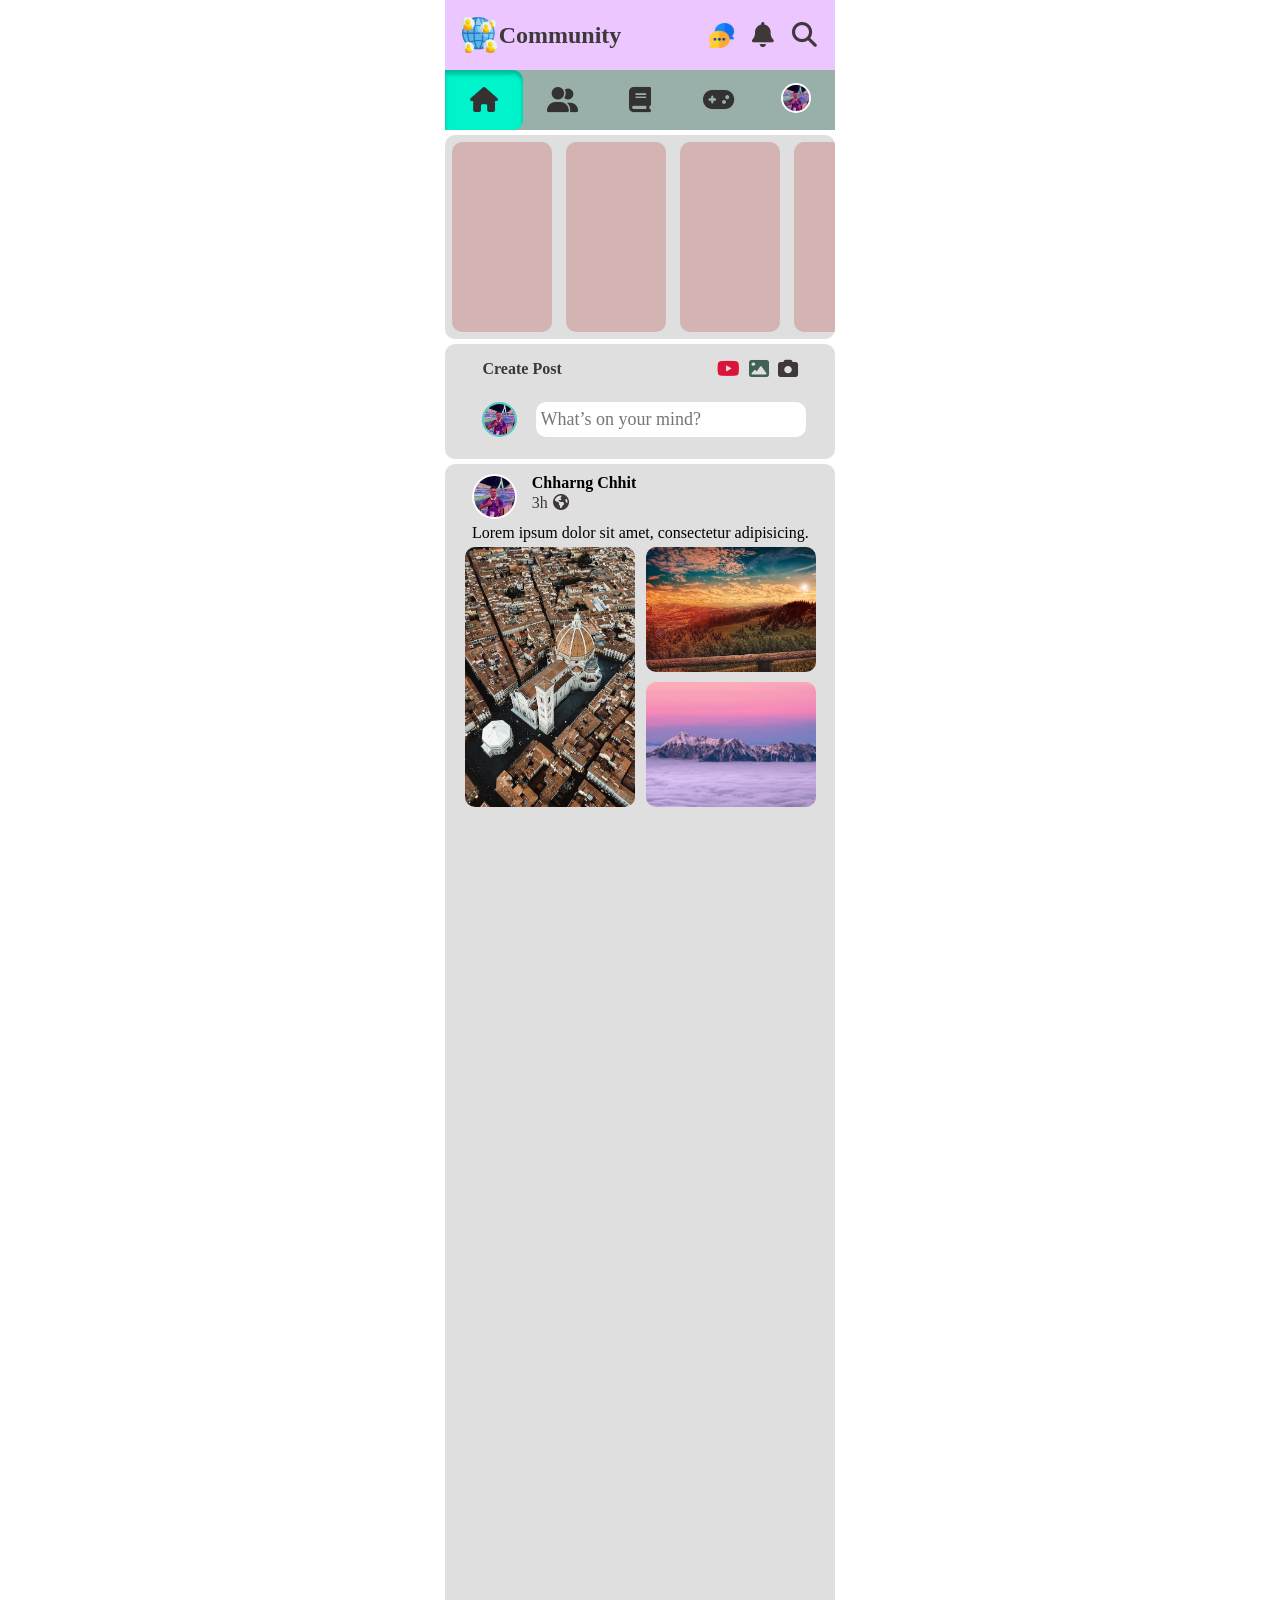
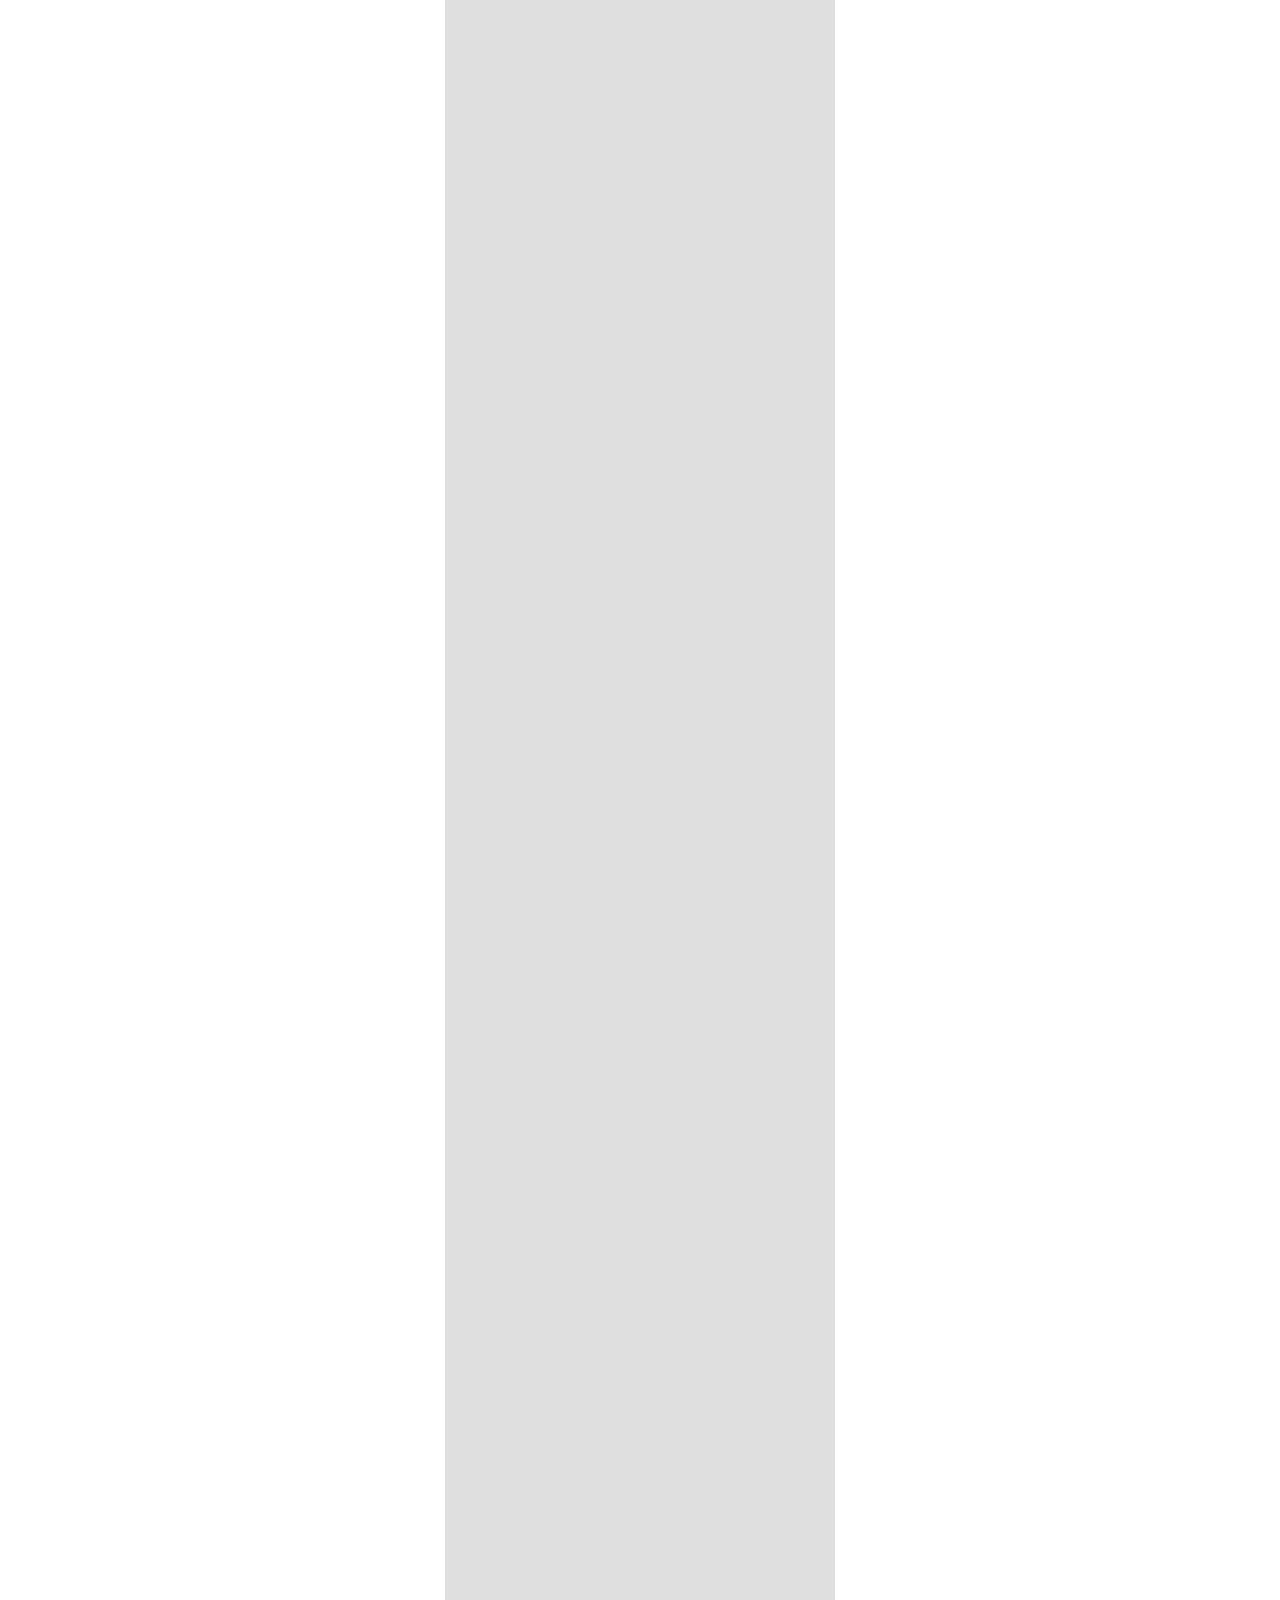
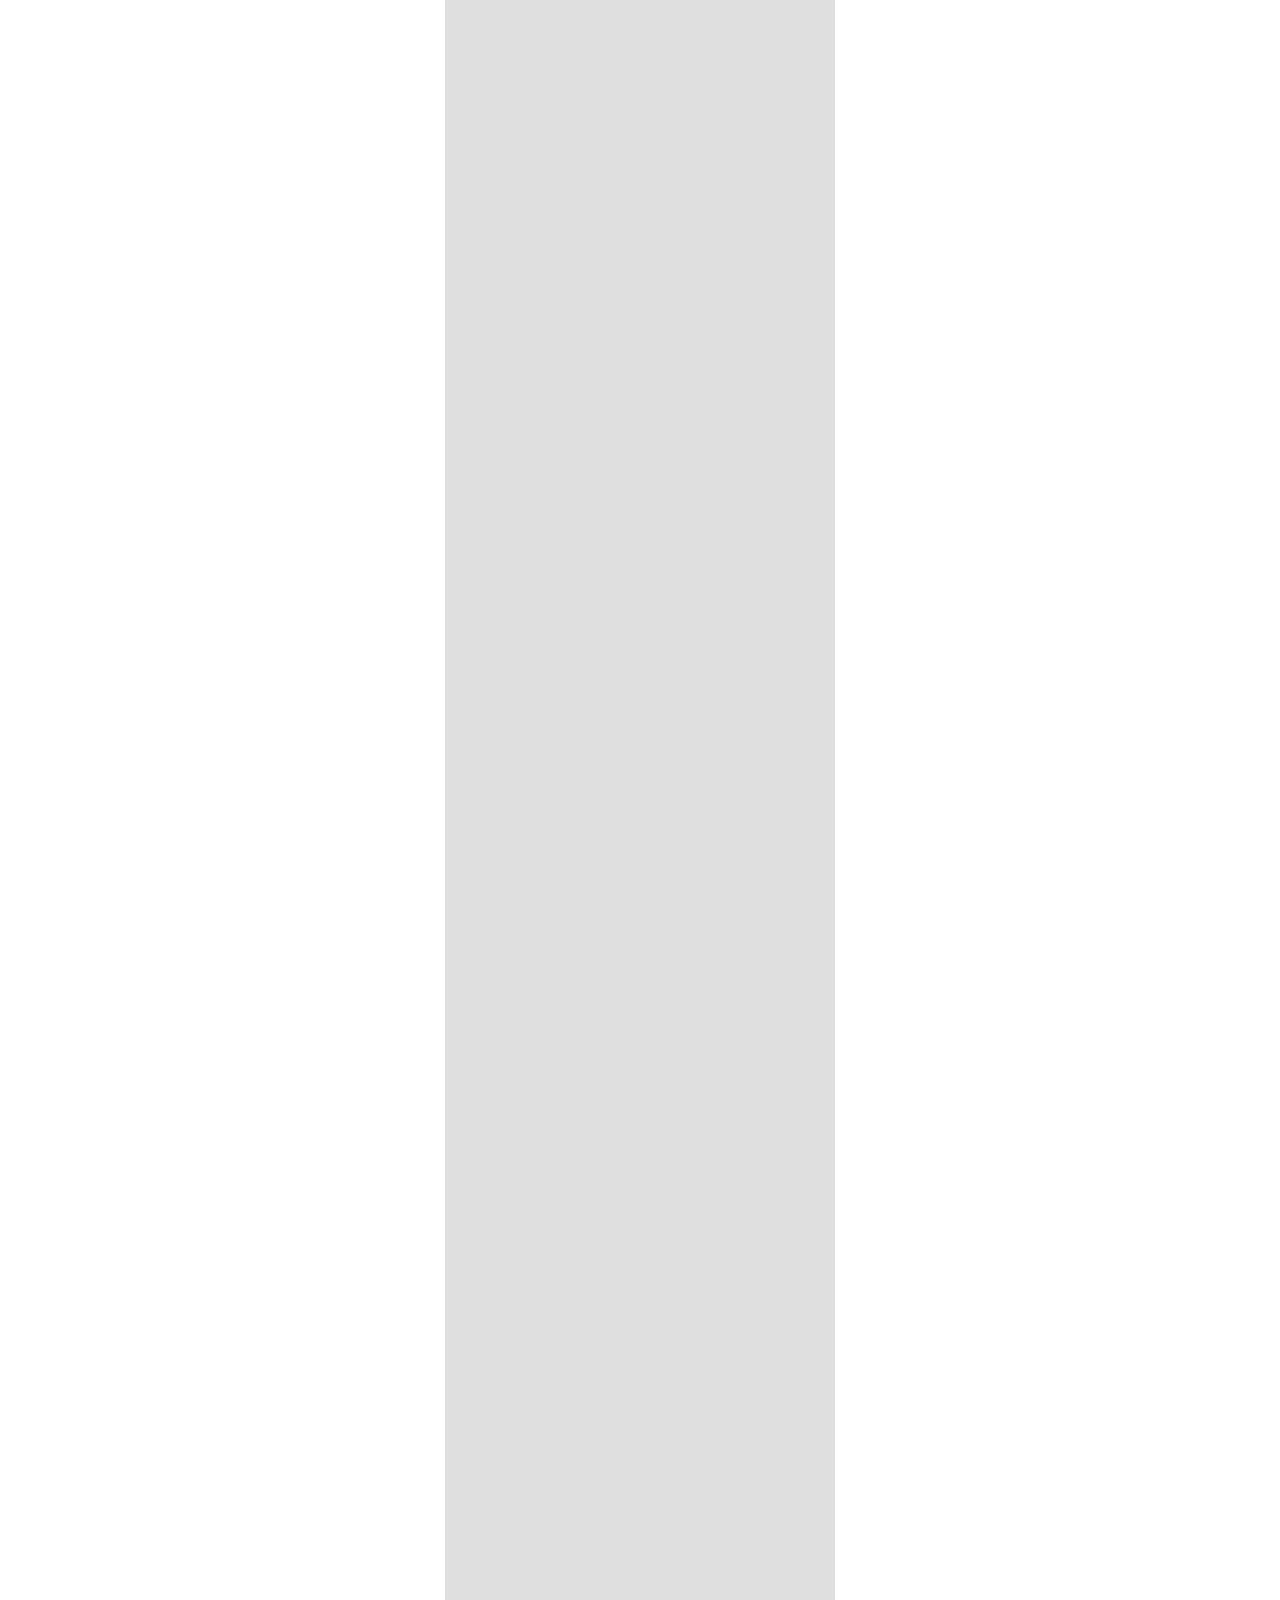
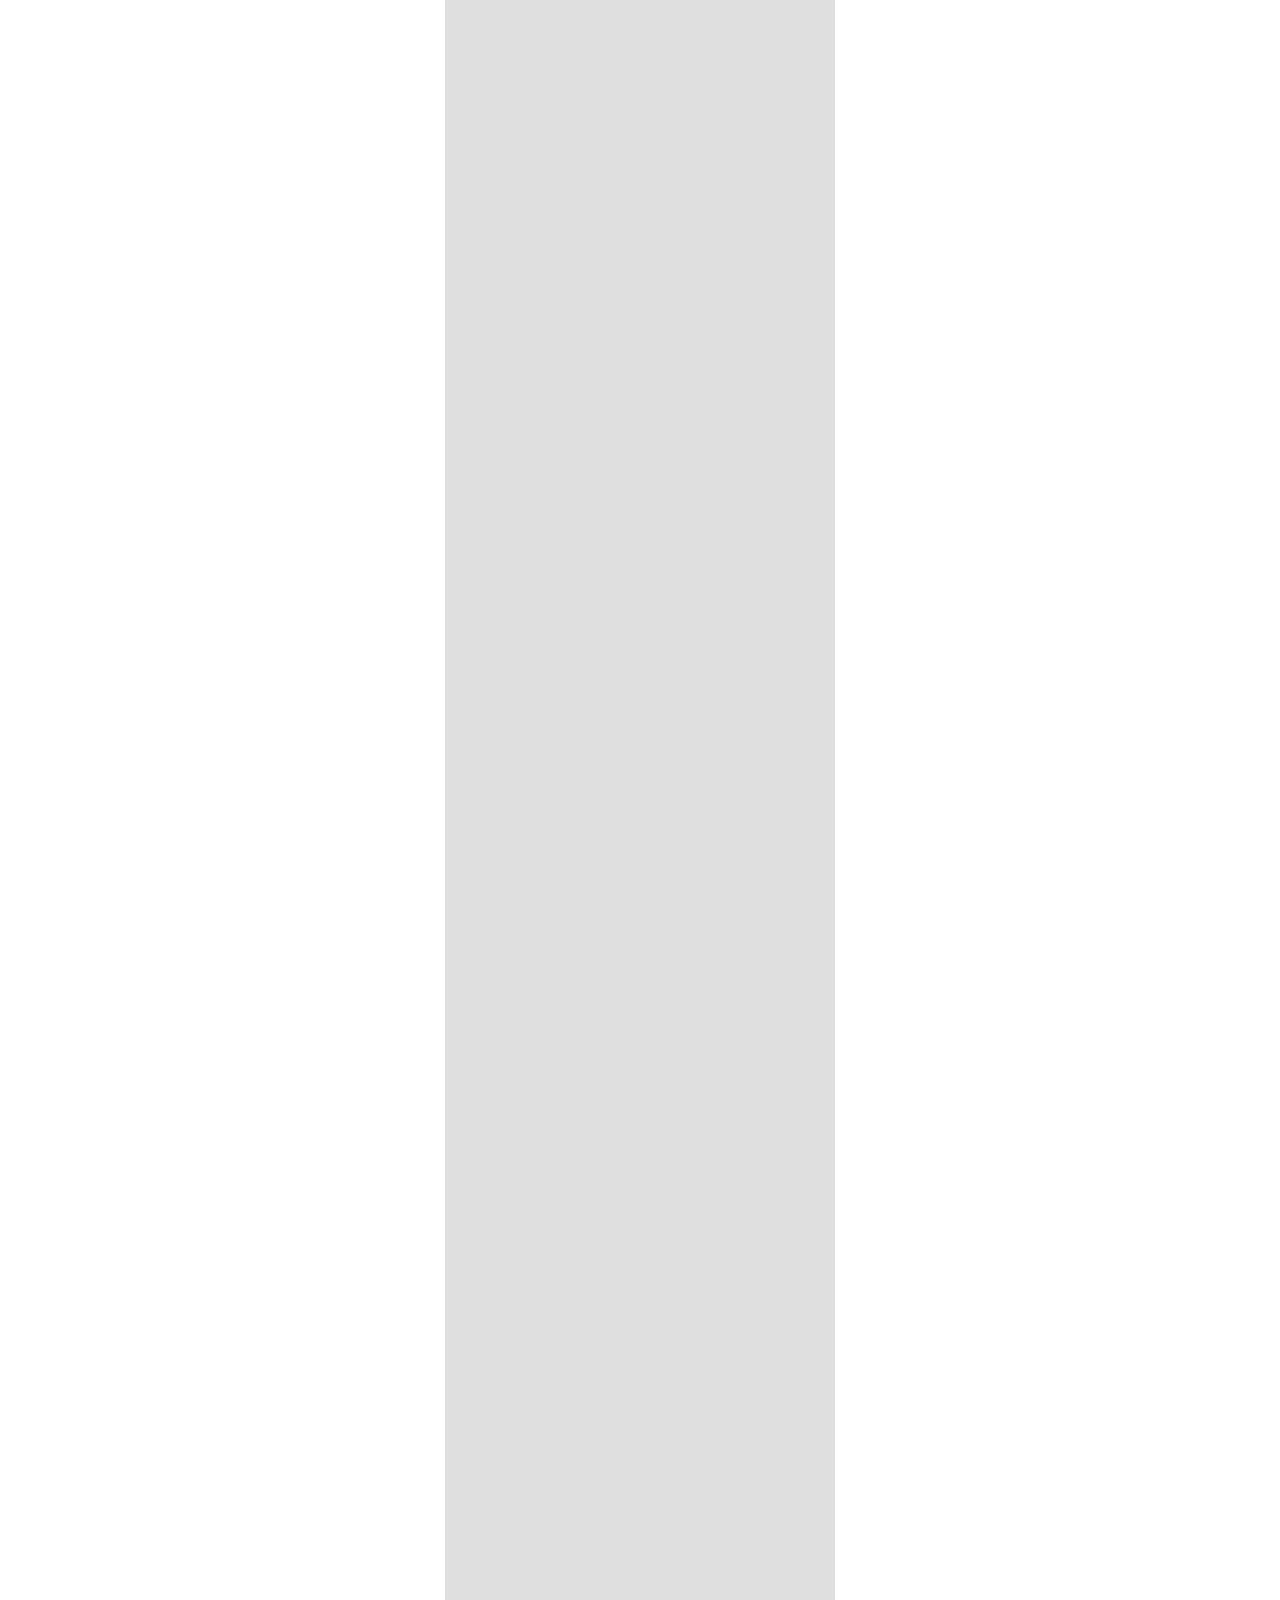
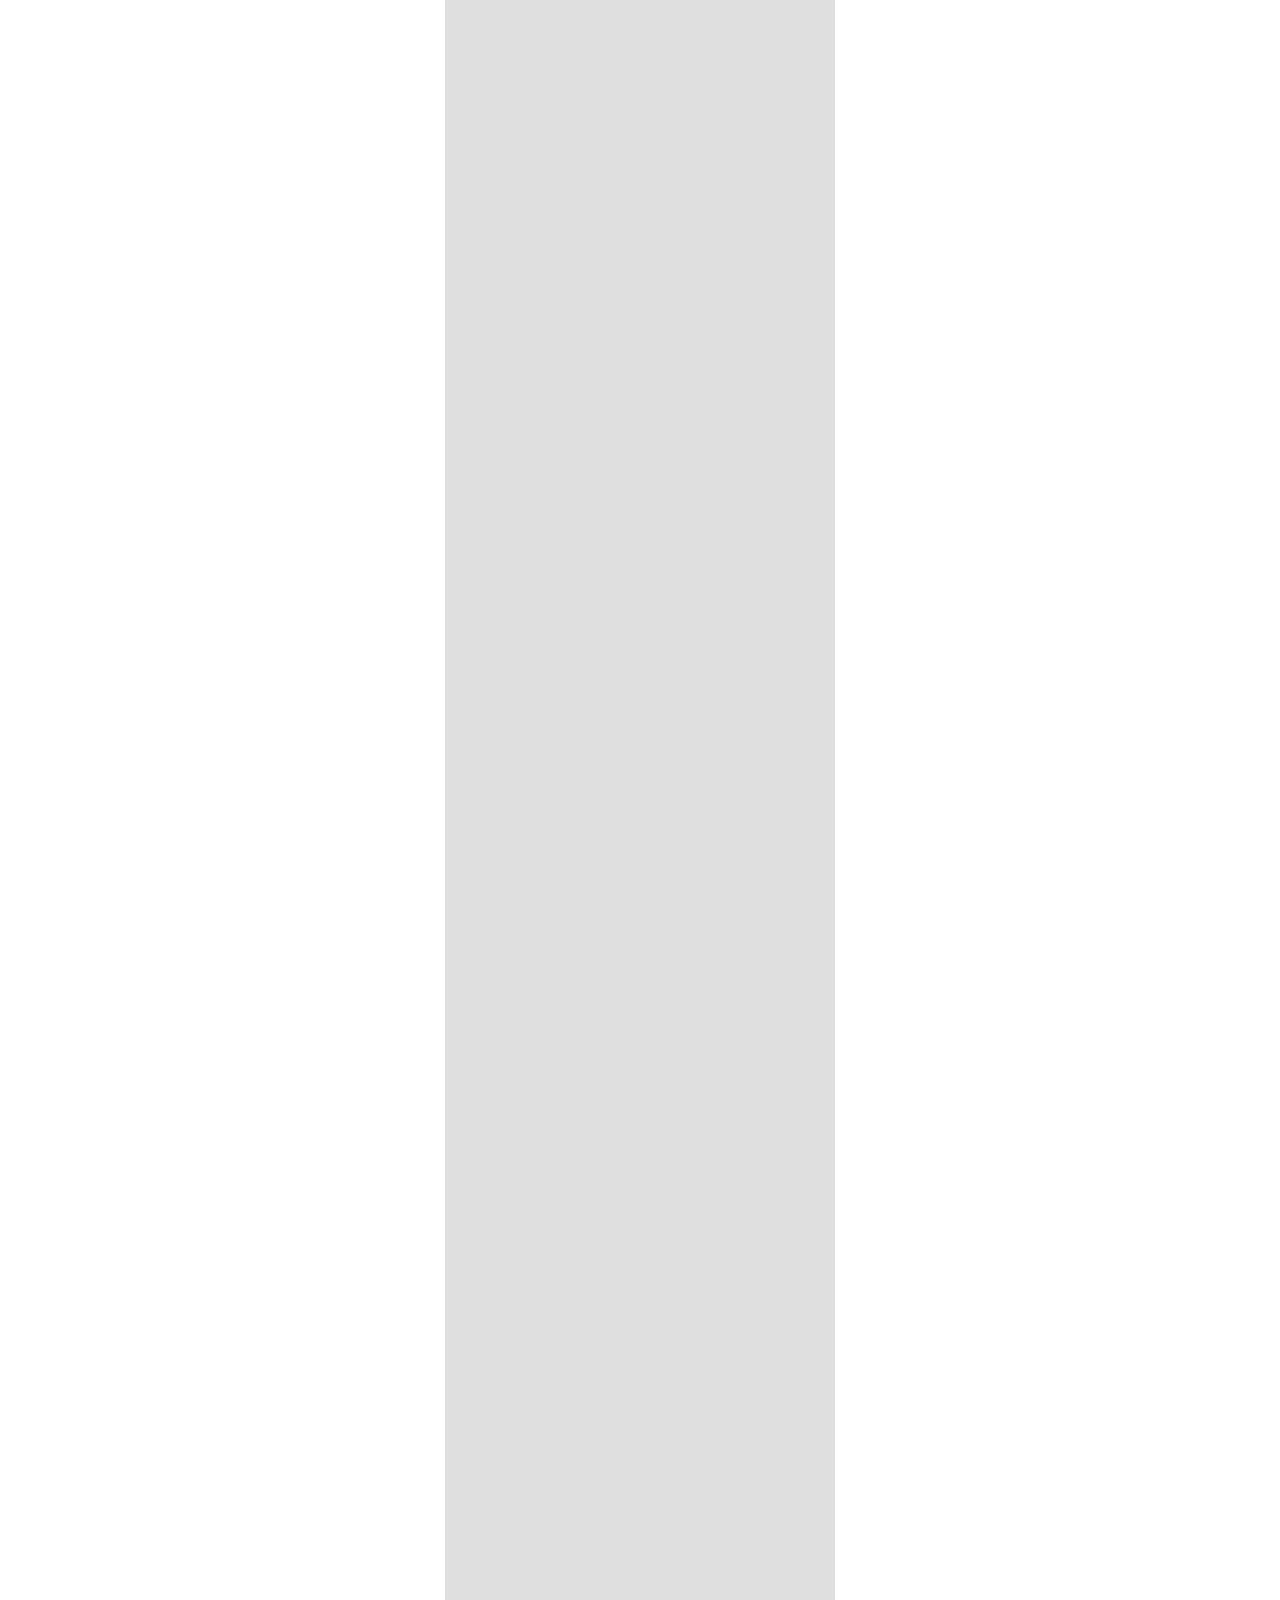
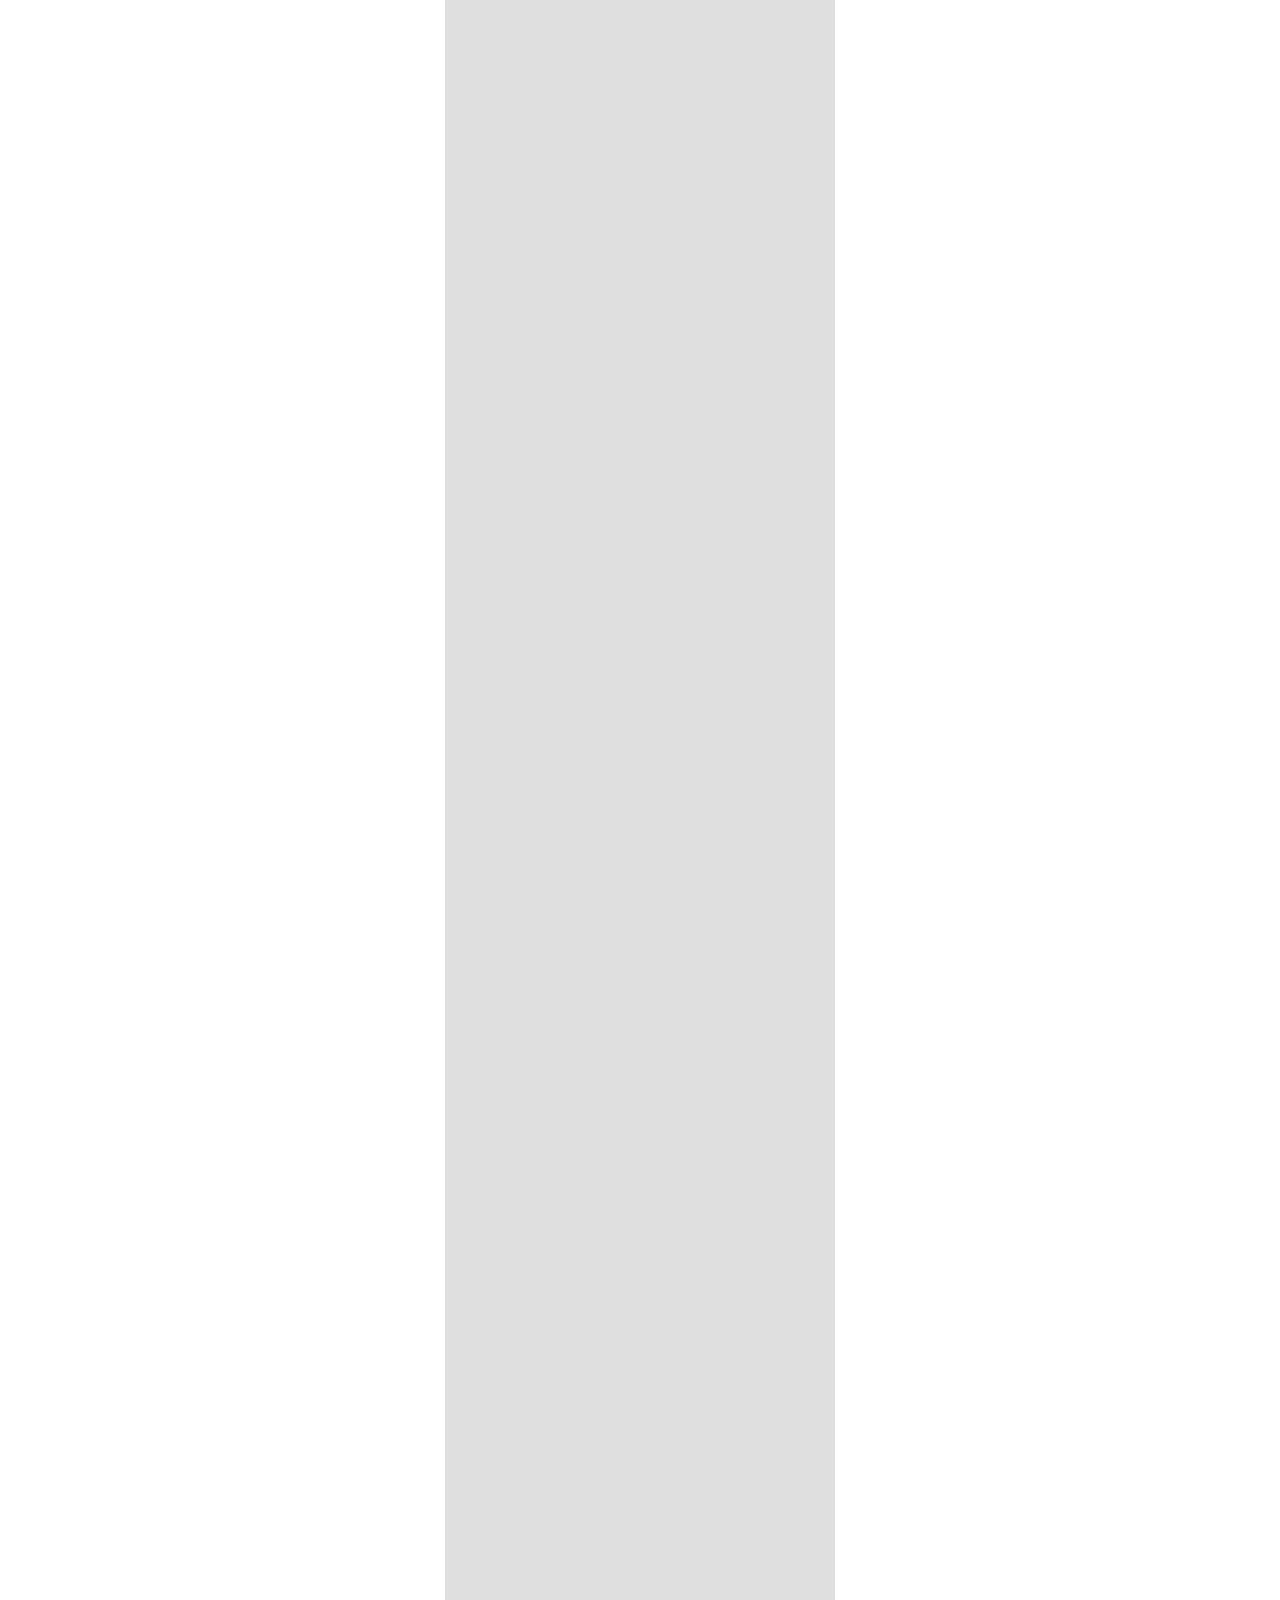
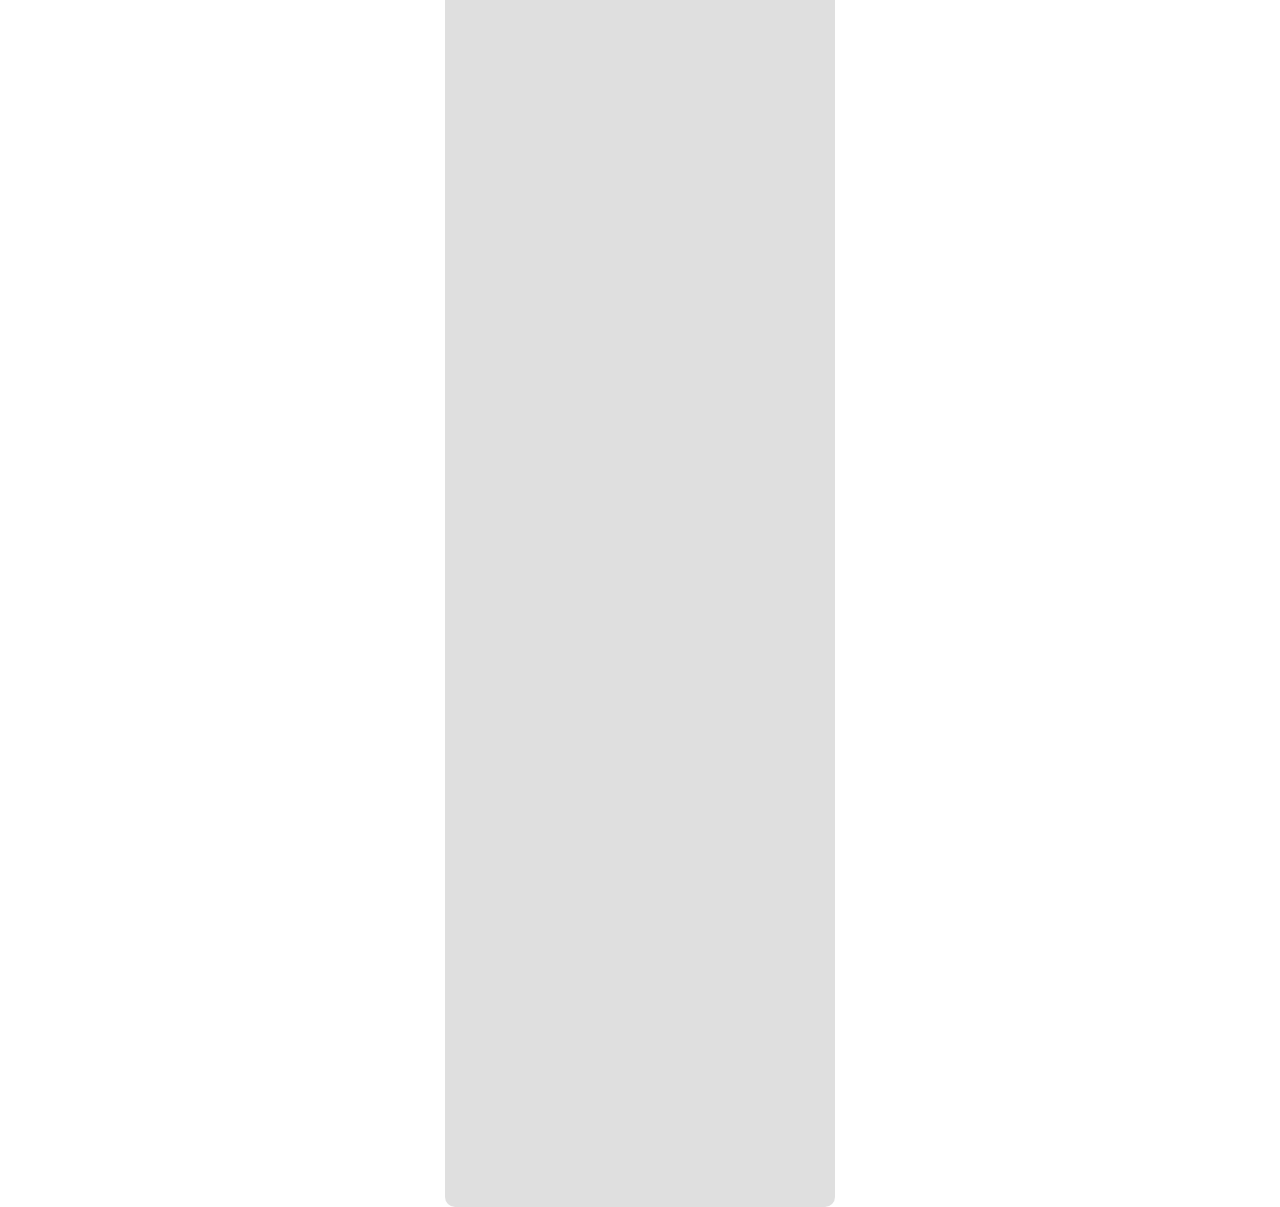
==== commit f6d2b2ec: "edit" ====
--- a/public/index.html
+++ b/public/index.html
@@ -84,10 +84,8 @@
         </div>
       </div>
       <div class="new-post">
-        <div class="user">
-          <img src="./assets/images/user.jpg" alt="" width="35">
+          <img src="./assets/images/user.jpg" alt="" width="35" height="35">
           <input type="text" placeholder="What’s on your mind?">
-        </div>
       </div>
     </div>
 
--- a/public/assets/css/style.css
+++ b/public/assets/css/style.css
@@ -5,6 +5,7 @@
 
 body .container {
   width: 390px;
+  position: relative;
   overflow: hidden;
 }
 
@@ -62,10 +63,8 @@
   display: -webkit-box;
   display: -ms-flexbox;
   display: flex;
-  width: 390px;
   height: 60px;
   background: #98B0A9;
-  left: 0;
   position: -webkit-sticky;
   position: sticky;
   top: 0;
@@ -174,41 +173,37 @@
 }
 
 body .container .createPost .new-post {
-  width: 315px;
+  width: 390px;
   height: 50px;
-  margin: auto;
-  background: #F8F8F8;
-  border-radius: 10px;
-  padding: 0;
-}
-
-body .container .createPost .new-post .user {
-  height: 50px;
-  display: -webkit-box;
-  display: -ms-flexbox;
-  display: flex;
-  -webkit-box-align: center;
-      -ms-flex-align: center;
-          align-items: center;
-  -webkit-box-sizing: border-box;
-          box-sizing: border-box;
-  margin-left: 20px;
-}
-
-body .container .createPost .new-post .user img {
+  display: -webkit-box;
+  display: -ms-flexbox;
+  display: flex;
+  -webkit-box-align: center;
+      -ms-flex-align: center;
+          align-items: center;
+  -ms-flex-pack: distribute;
+      justify-content: space-around;
+}
+
+body .container .createPost .new-post img {
+  -o-object-fit: cover;
+     object-fit: cover;
   border-radius: 50%;
   border: 2px solid #4ecec3;
-}
-
-body .container .createPost .new-post .user input {
+  margin-left: 27px;
+}
+
+body .container .createPost .new-post input {
   border: 0;
   outline: none;
   font-size: large;
   font-family: 'Lobster', cursive;
-  height: 50px;
+  height: 35px;
+  width: 270px;
   cursor: pointer;
   border-radius: 10px;
-  text-align: center;
+  margin-right: 20px;
+  padding: 5px;
 }
 
 body .container .contain .post {
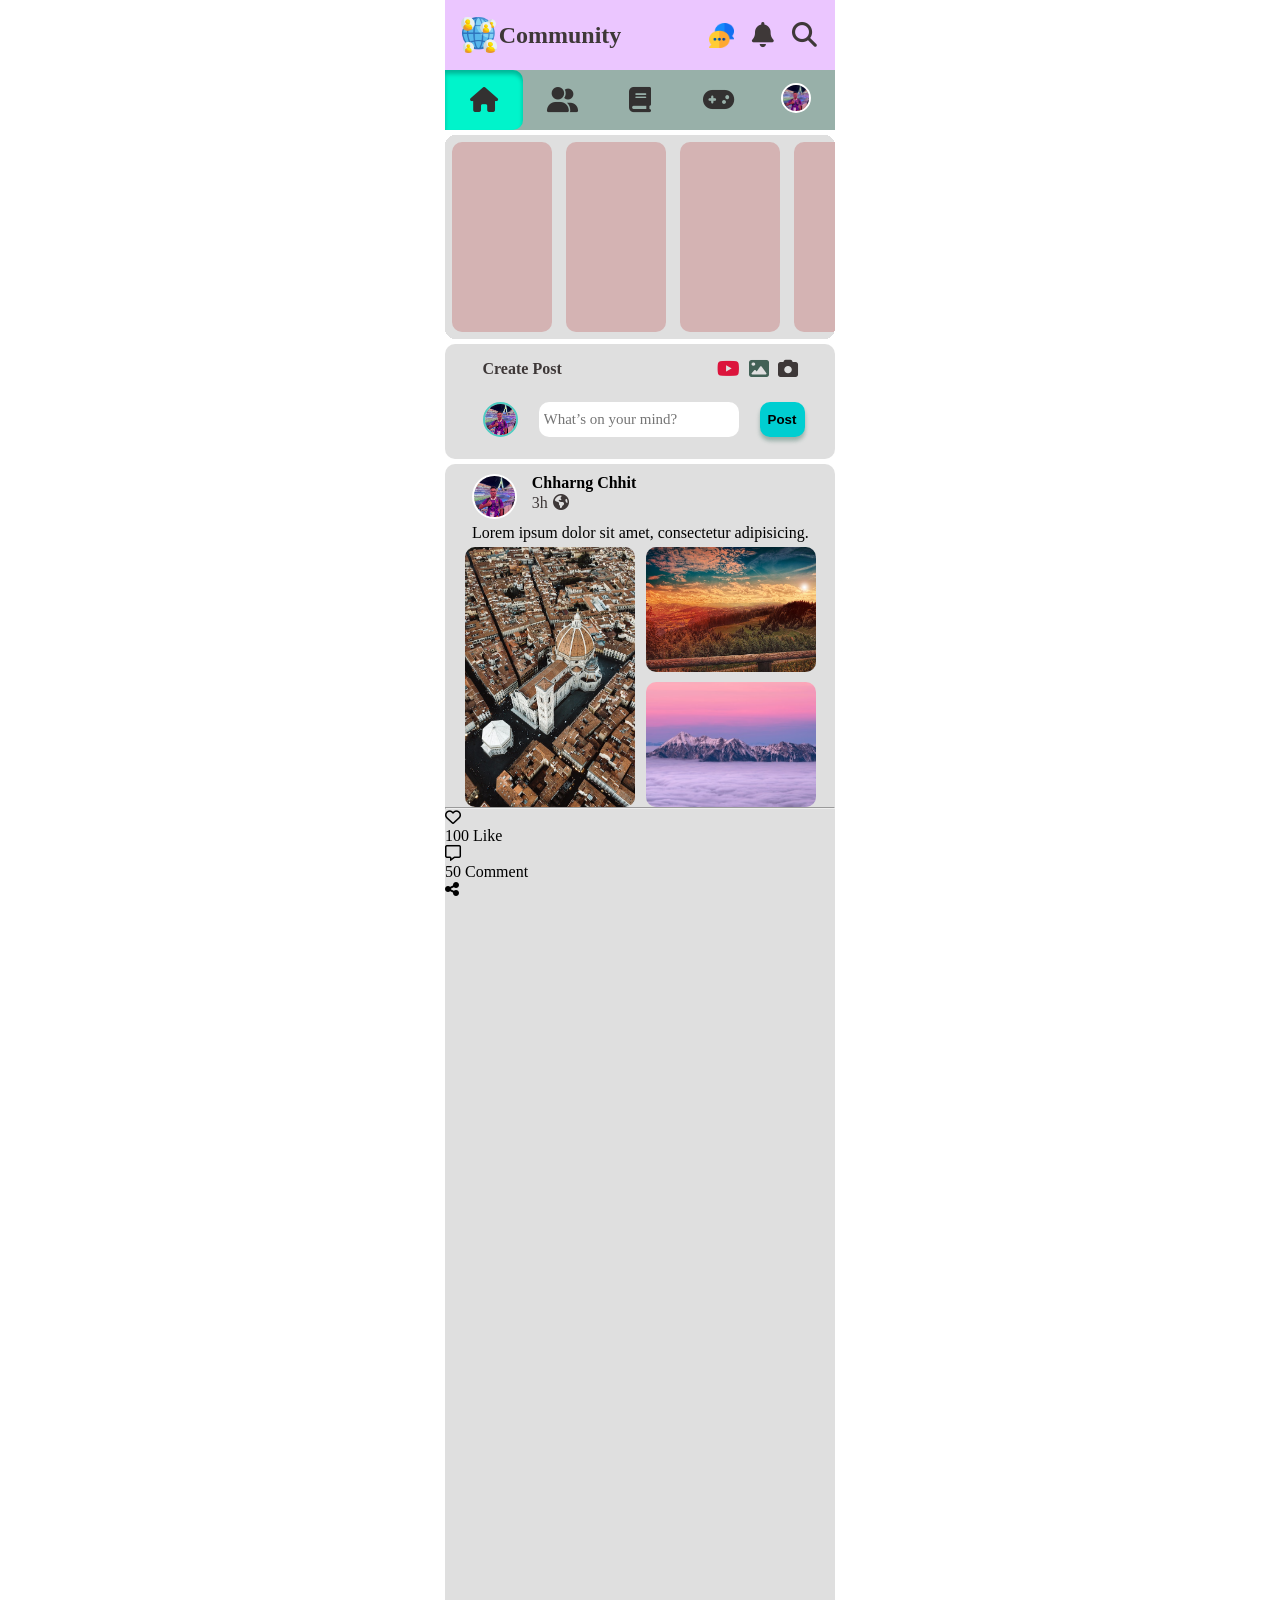
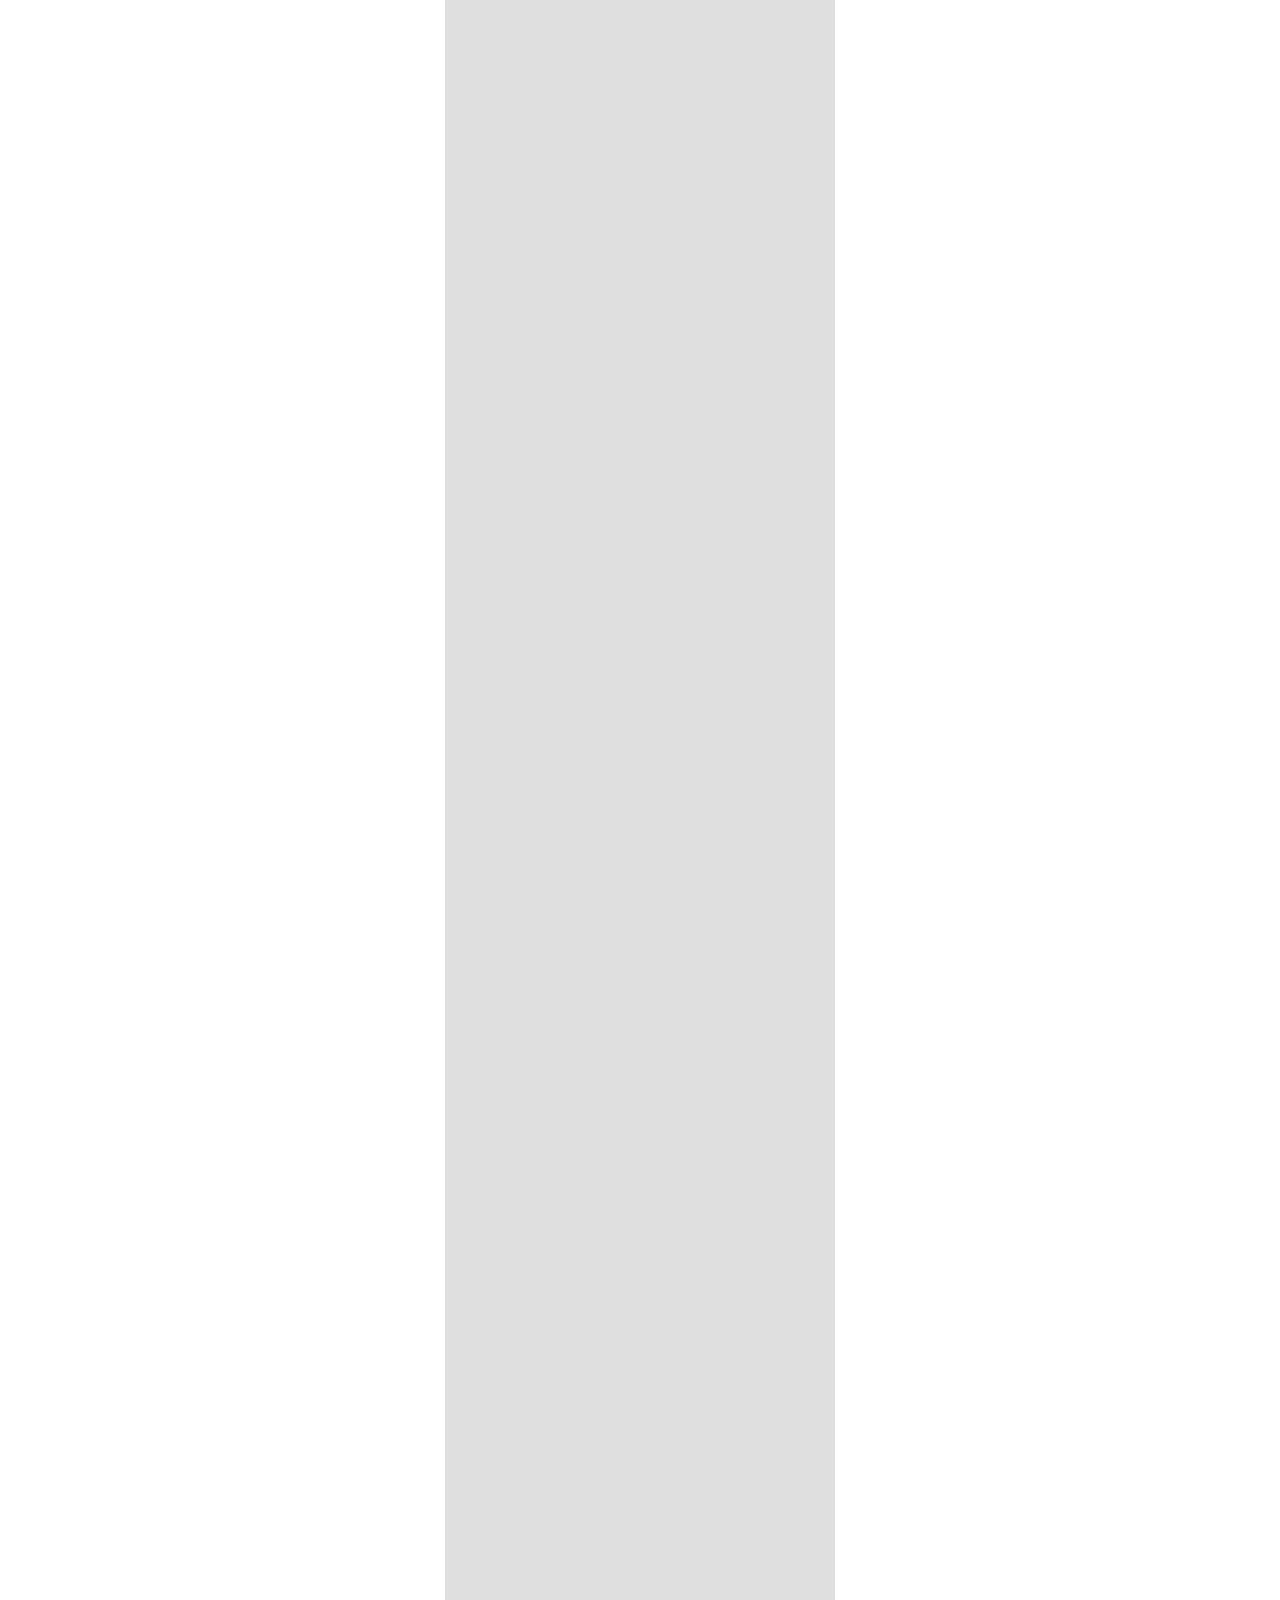
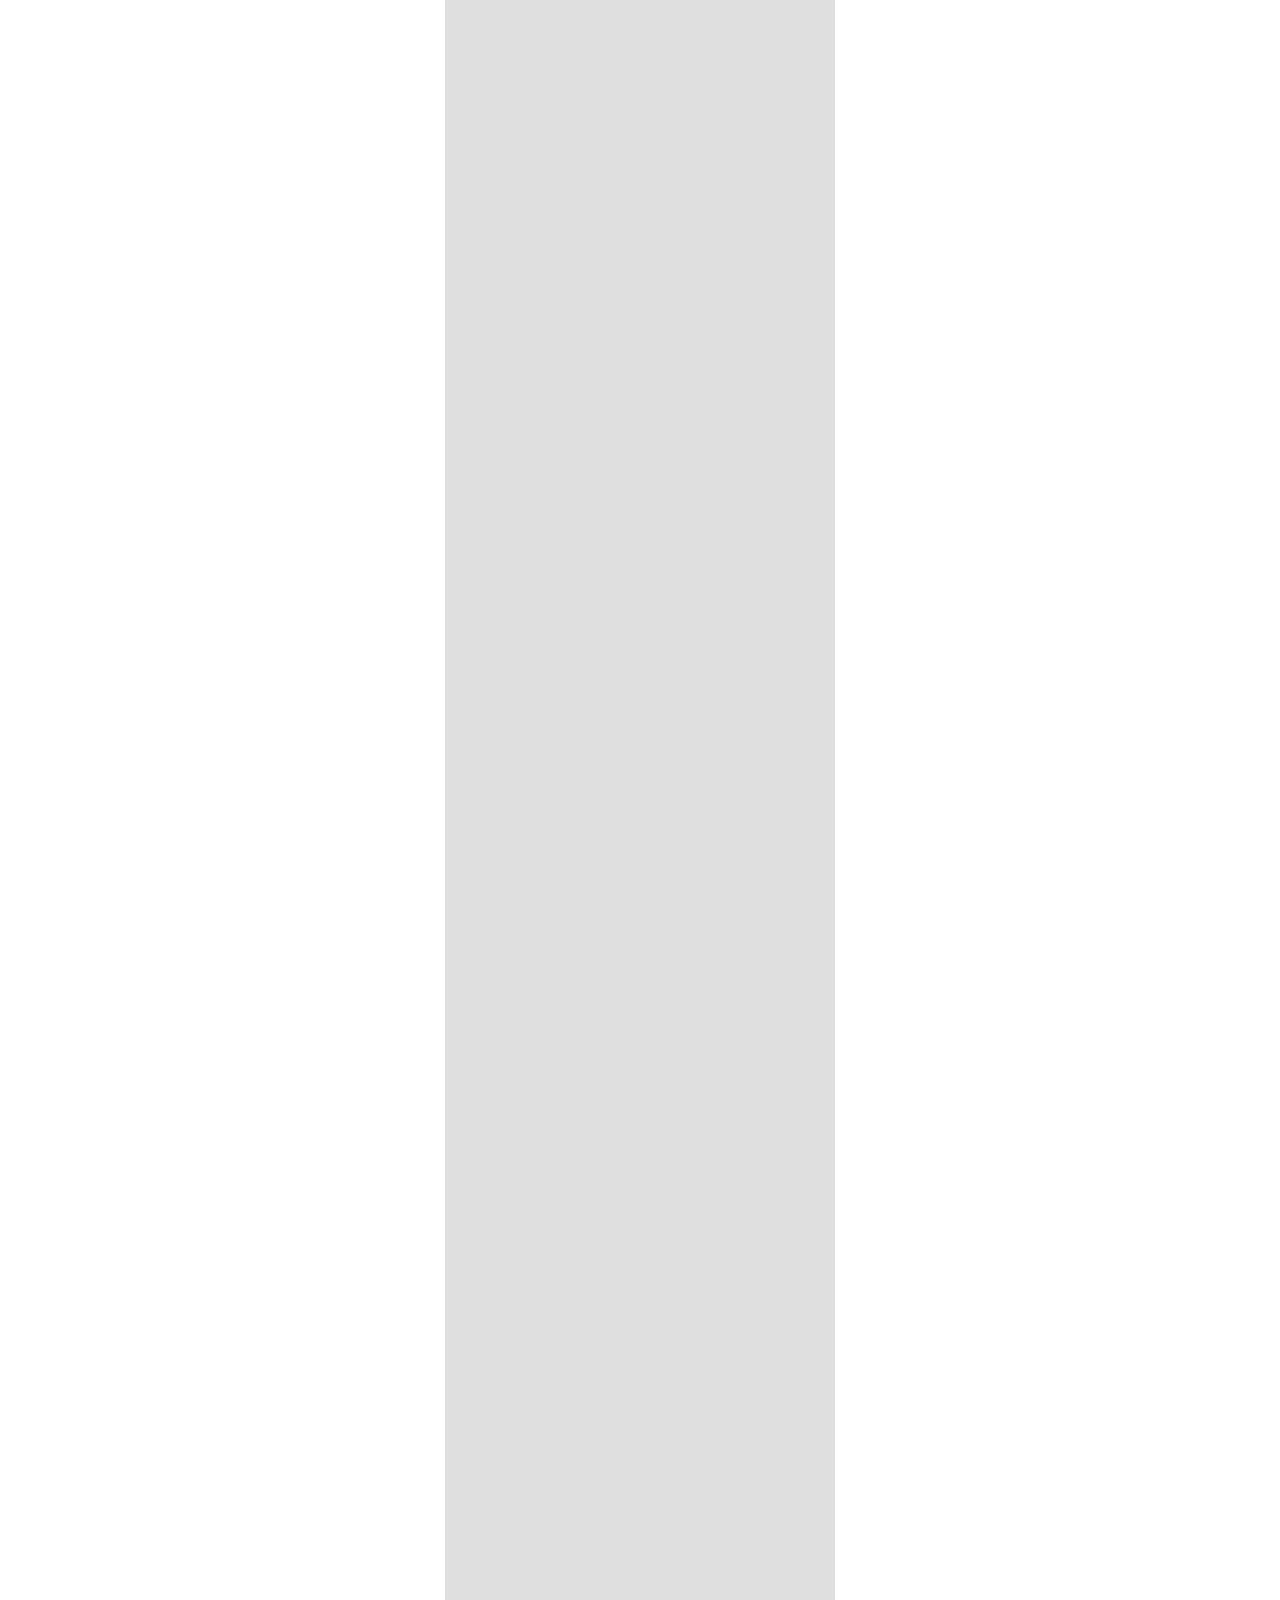
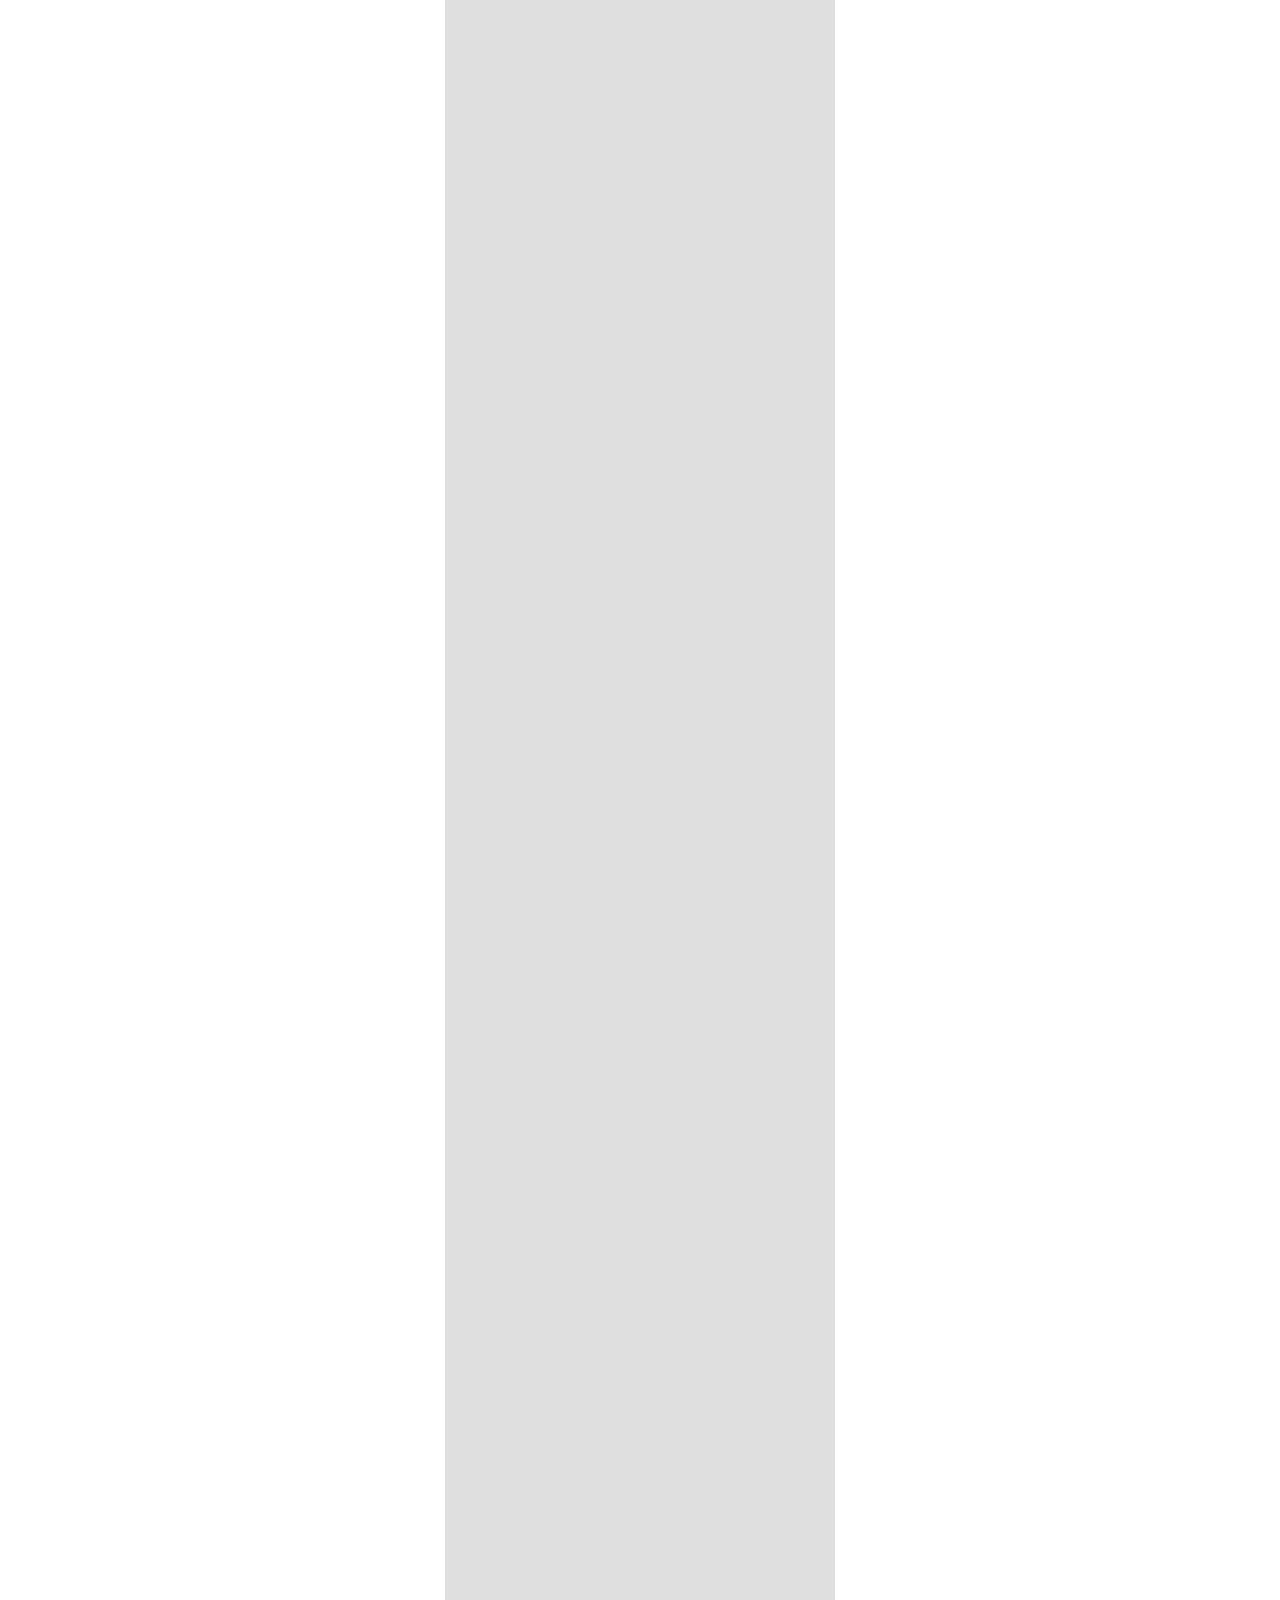
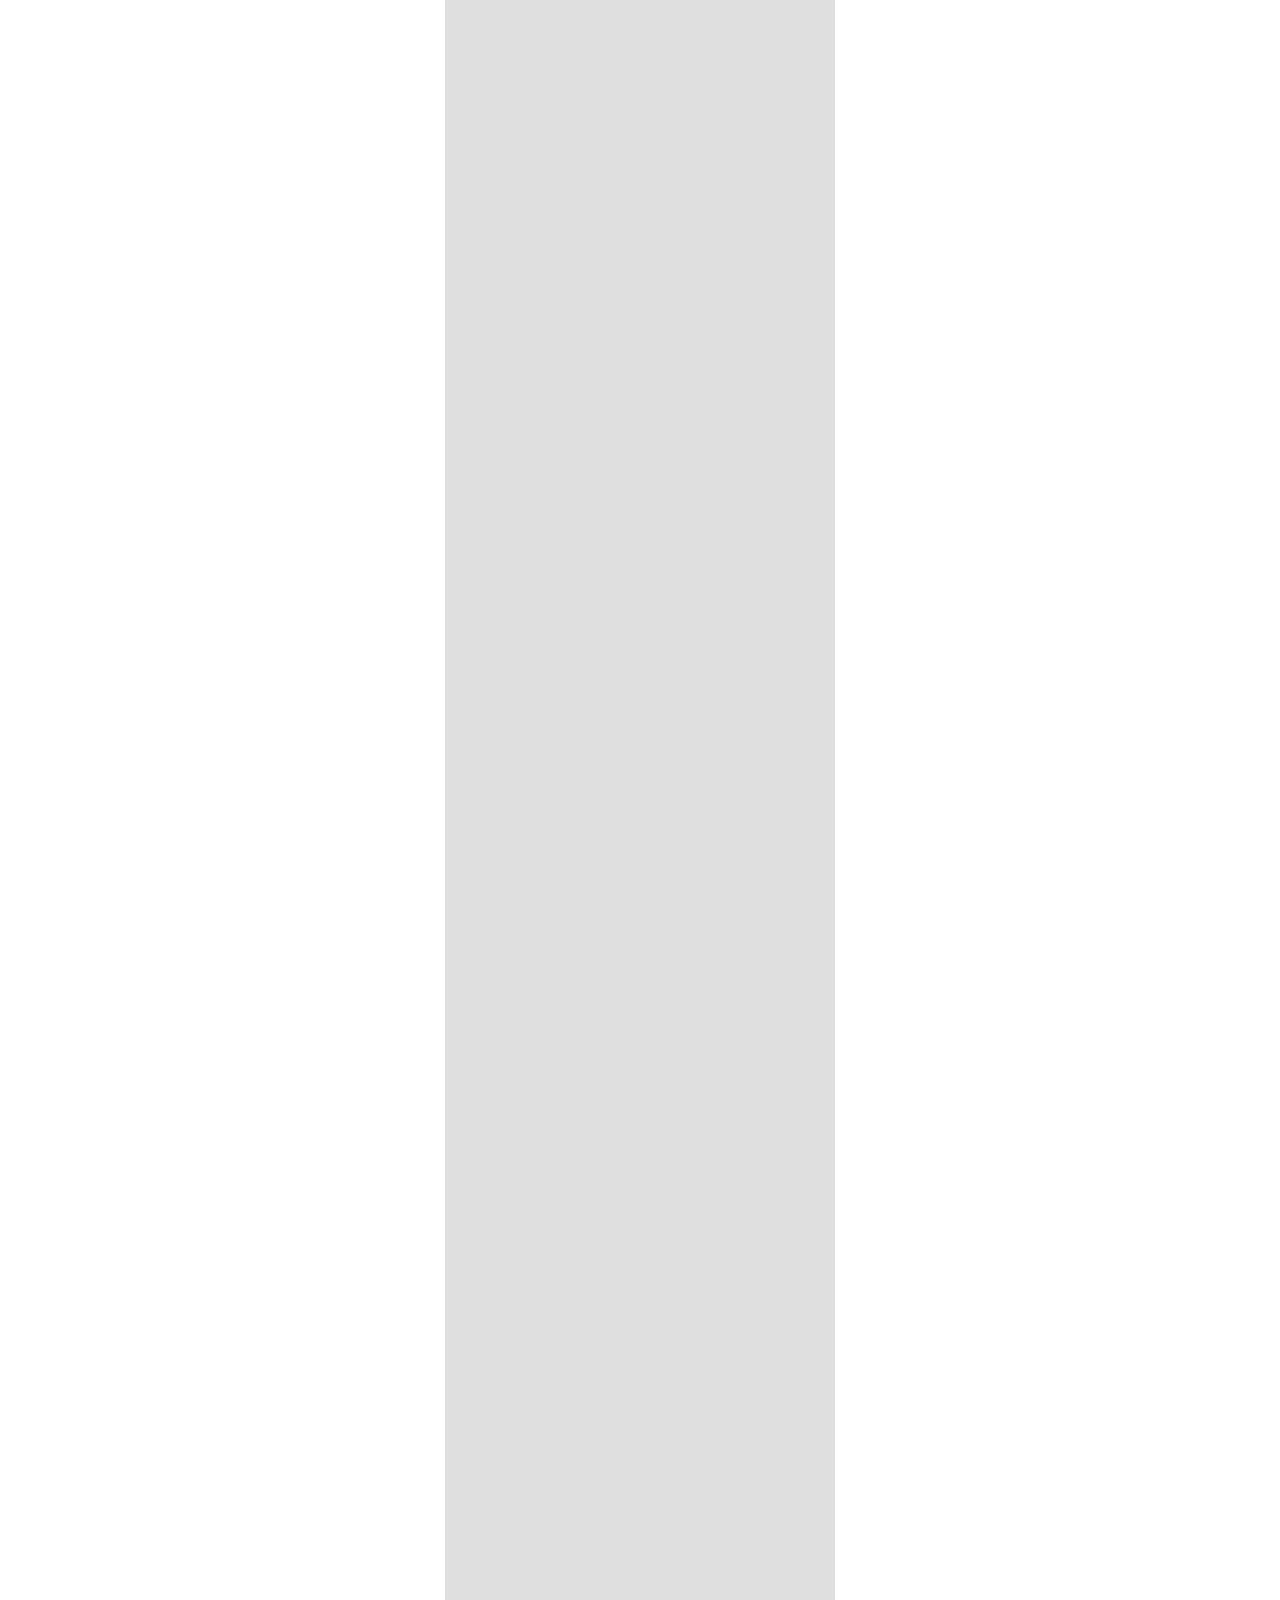
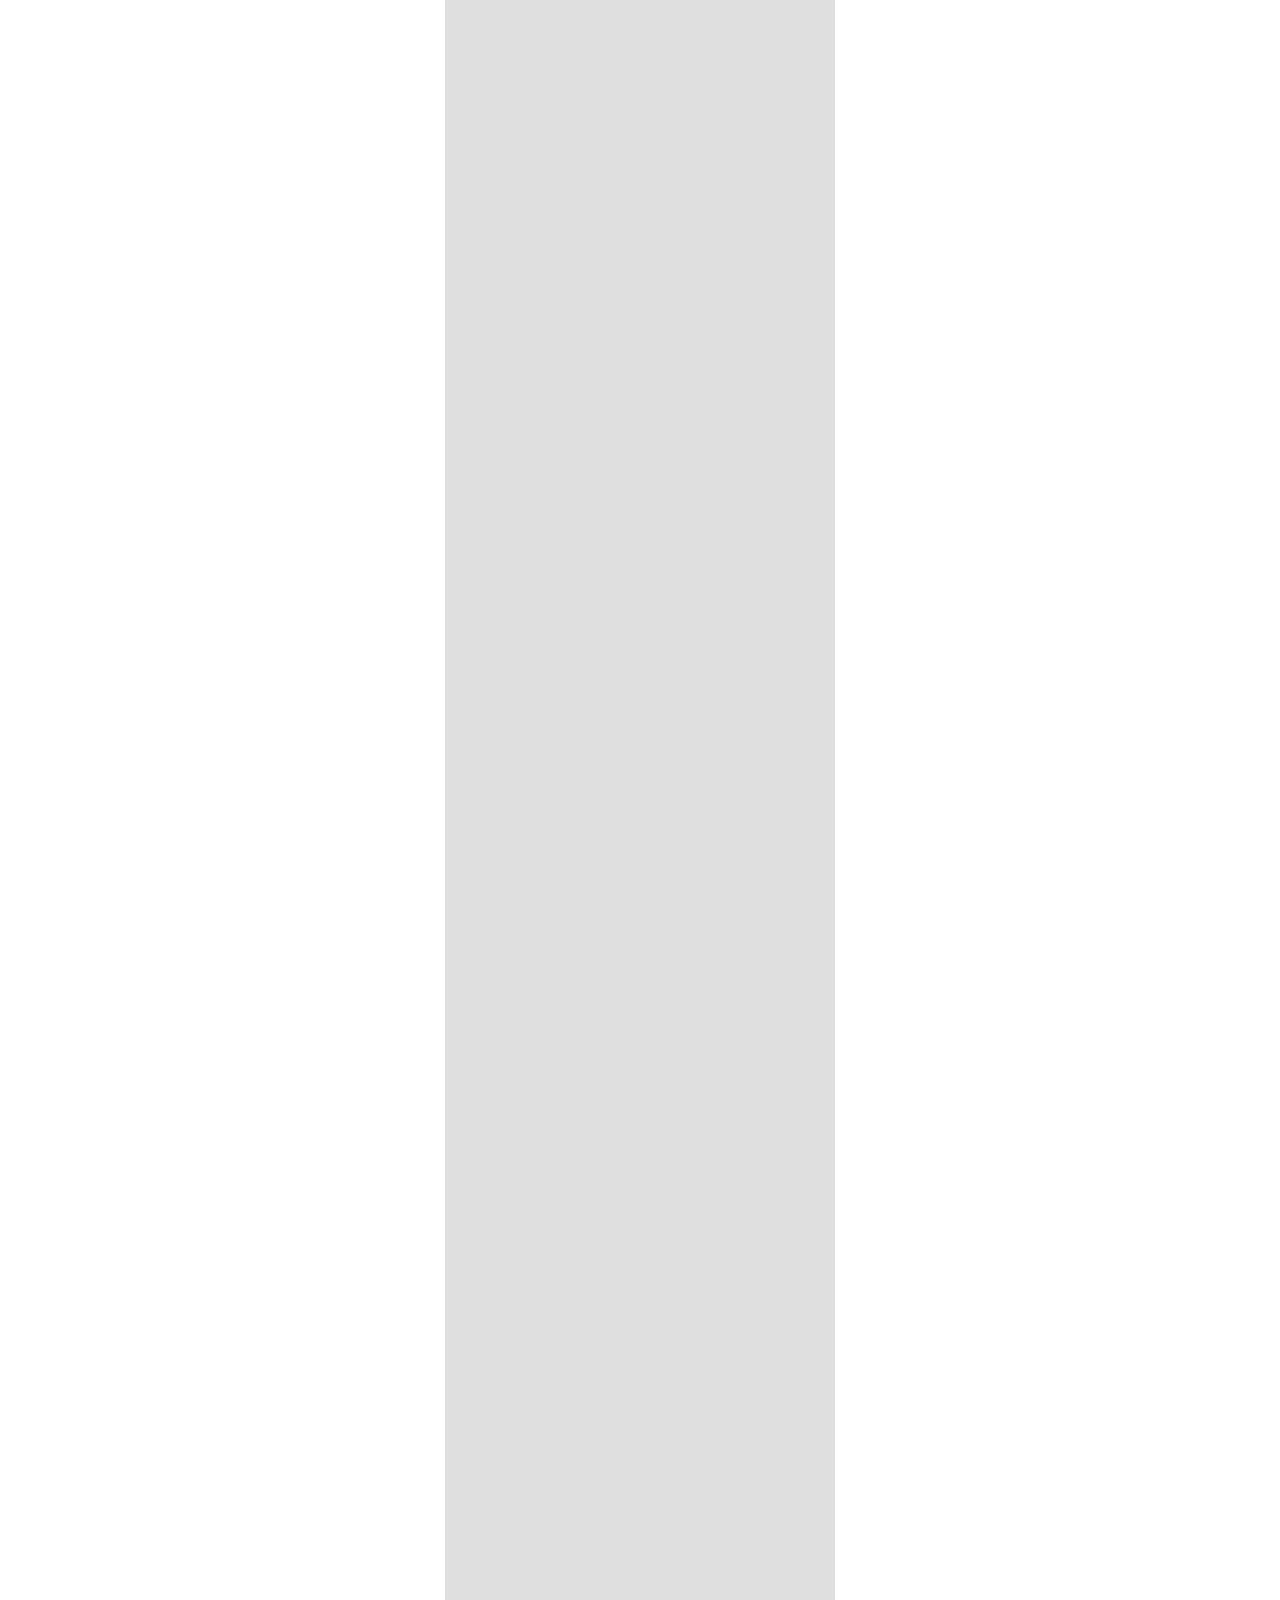
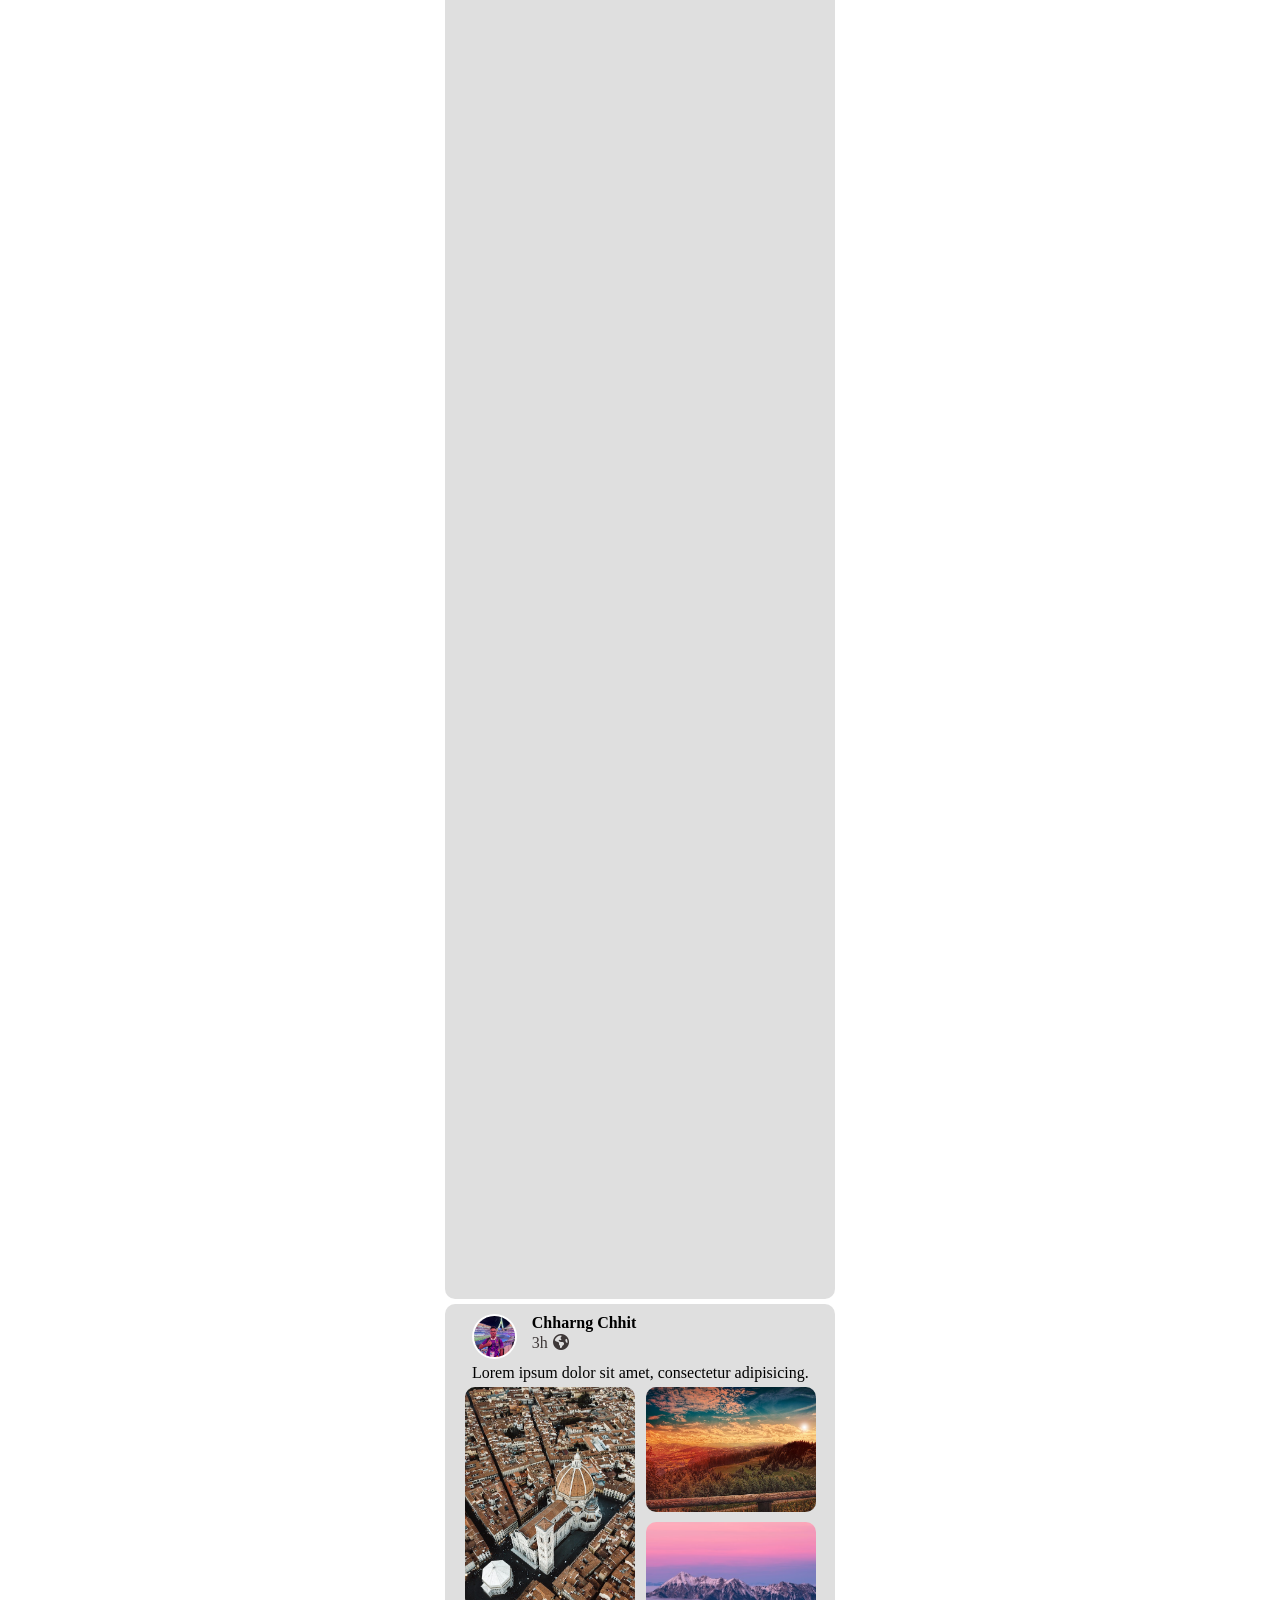
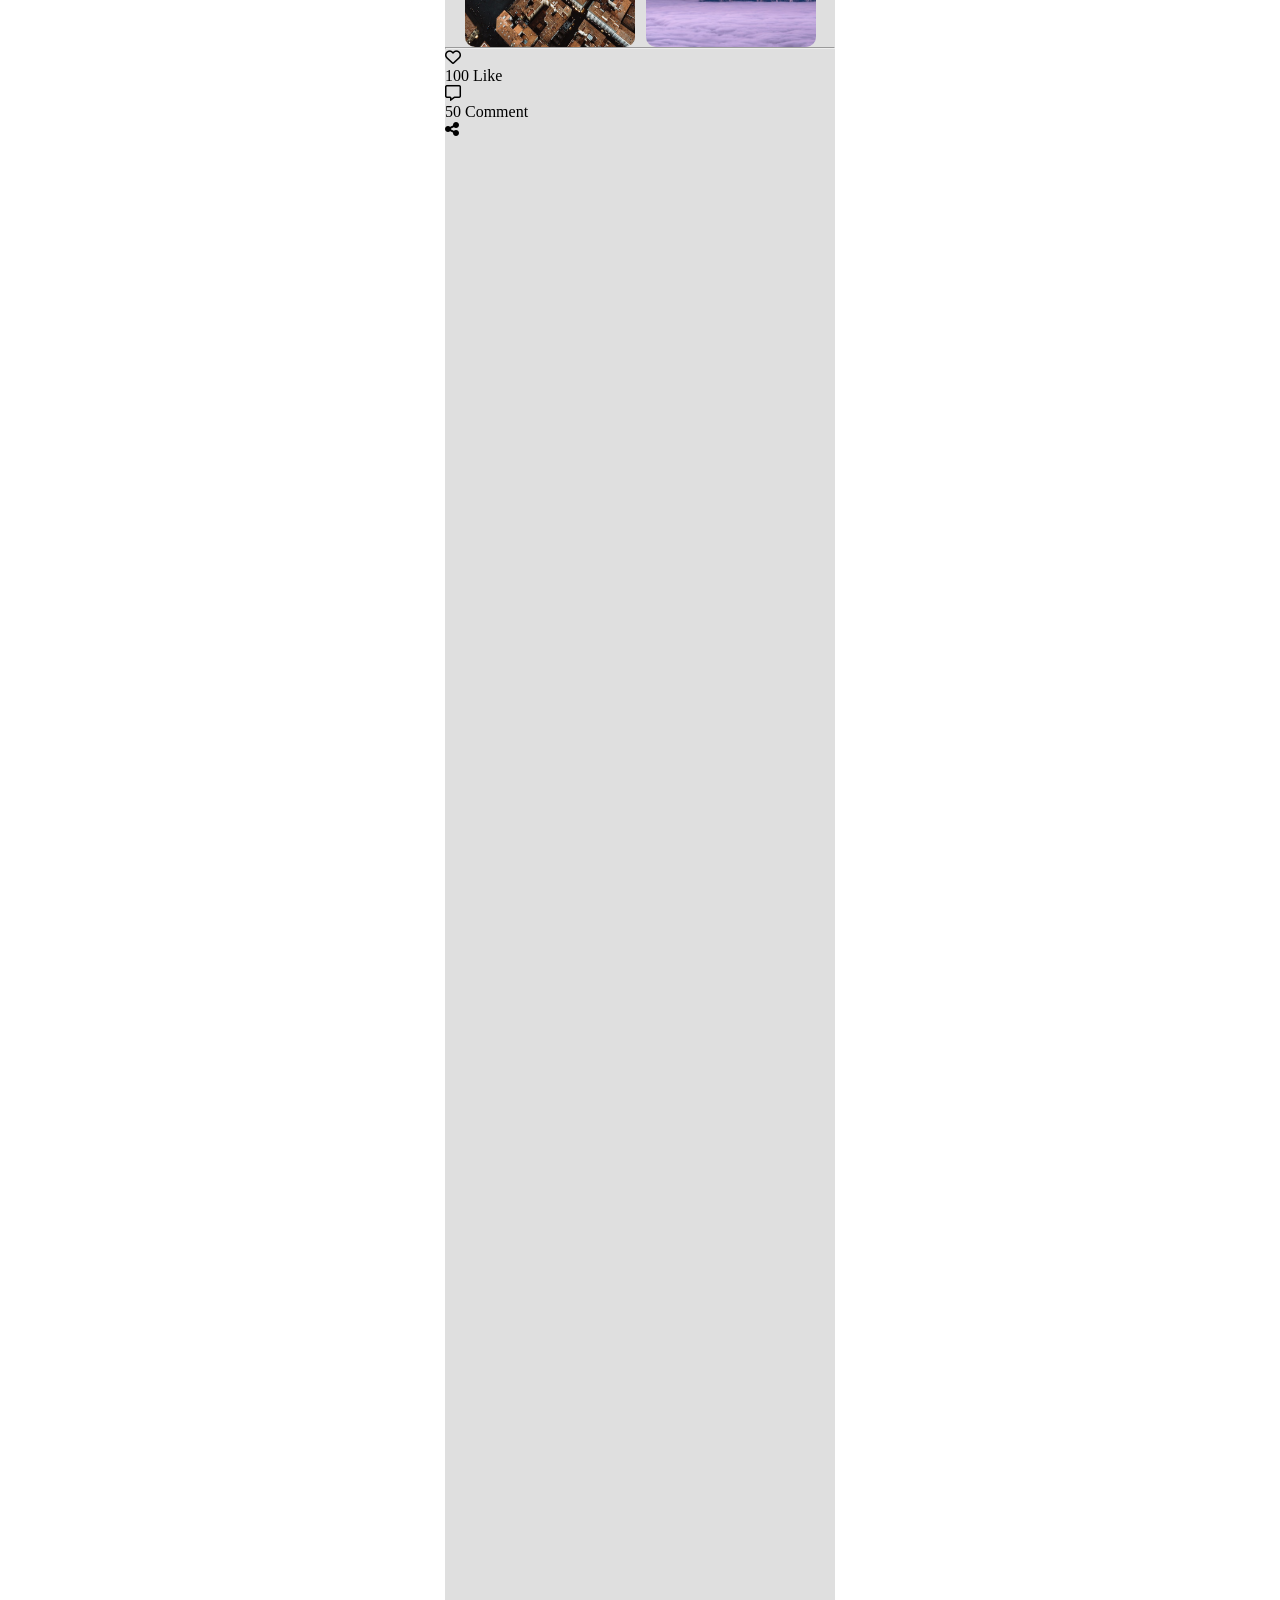
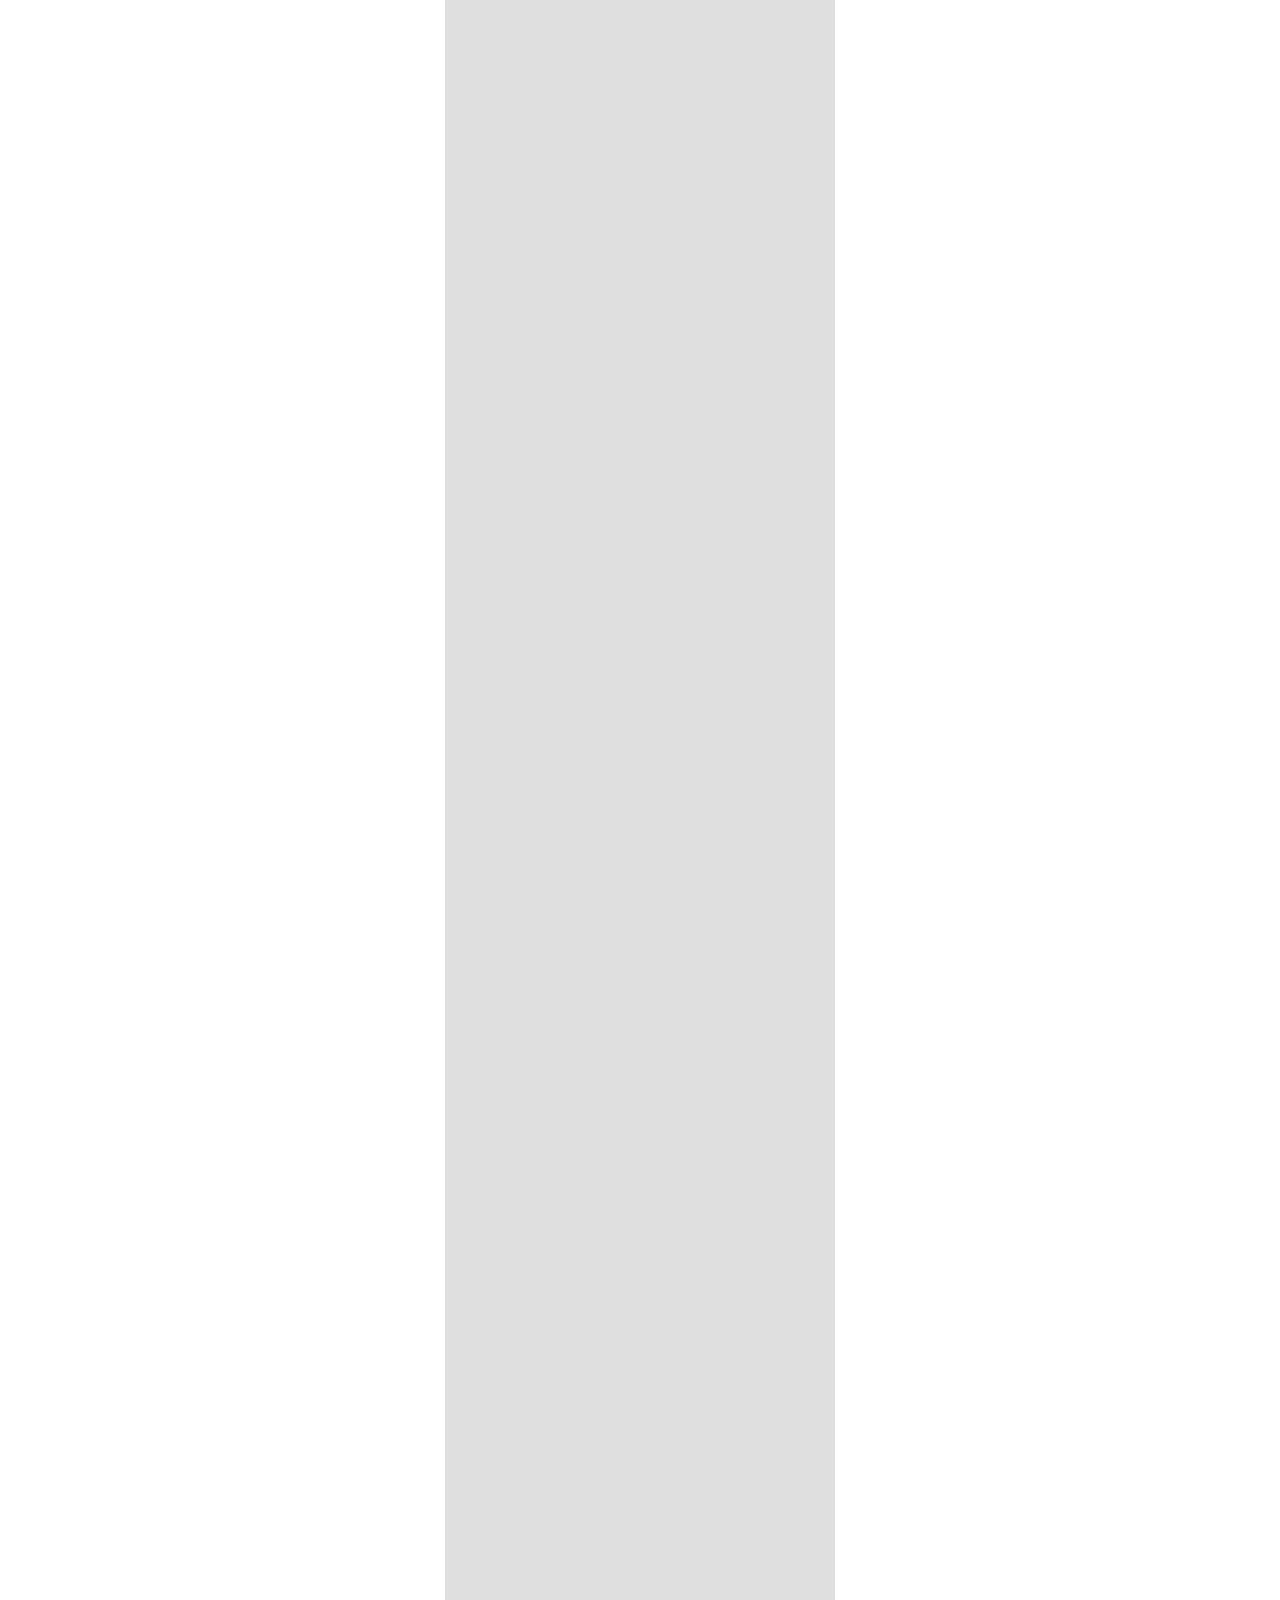
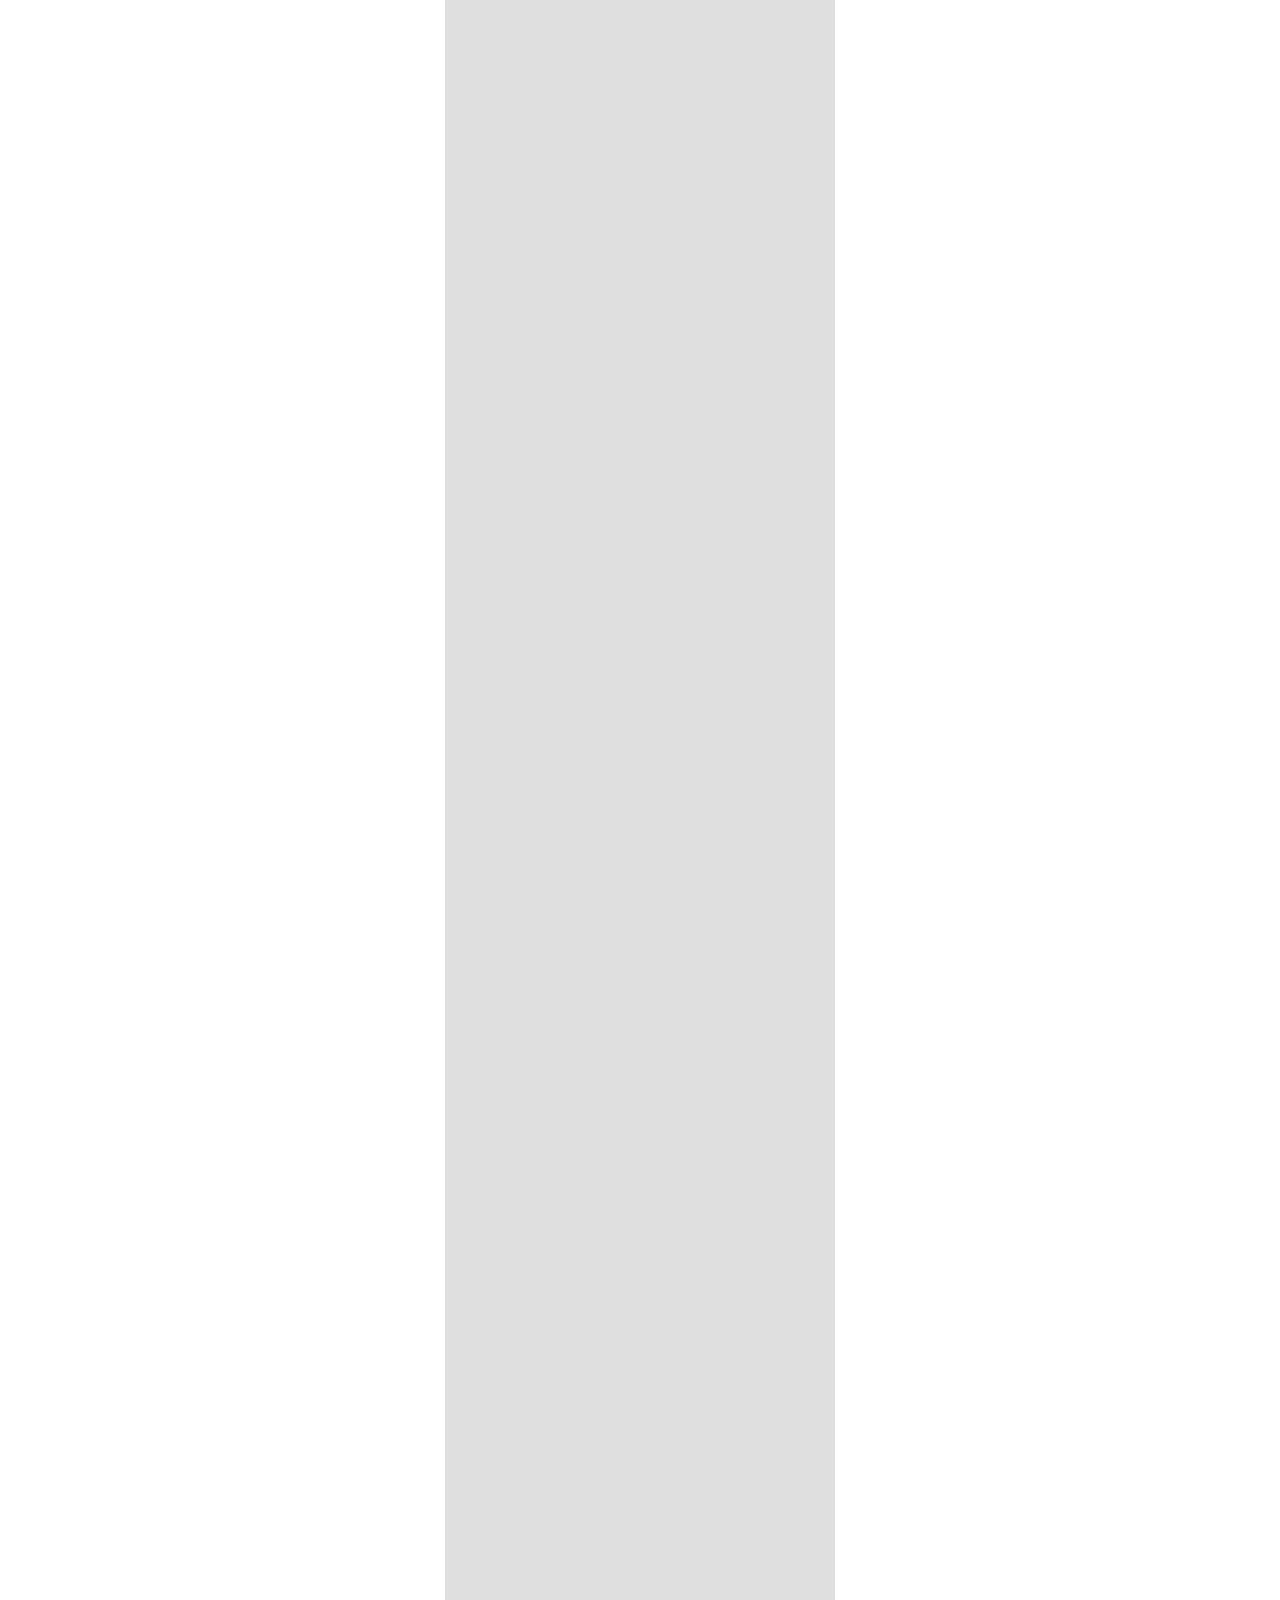
==== commit 7378e3d6: "hello" ====
--- a/public/index.html
+++ b/public/index.html
@@ -84,8 +84,9 @@
         </div>
       </div>
       <div class="new-post">
-          <img src="./assets/images/user.jpg" alt="" width="35" height="35">
-          <input type="text" placeholder="What’s on your mind?">
+        <img src="./assets/images/user.jpg" alt="" width="35" height="35">
+        <input type="text" placeholder="What’s on your mind?">
+        <button>Post</button>
       </div>
     </div>
 
@@ -104,23 +105,198 @@
         <div class="post-contain">
           <p class="txt-tittle">Lorem ipsum dolor sit amet, consectetur adipisicing.</p>
 
-          <div class="img-post">
-            <div class="img-post1">
-              <img src="./assets/images/view1.jpg" alt="">
-            </div>
-            <div class="img-post1">
-              <div class="img-post2">
-                <img src="./assets/images/view2.jpg" alt="">
-              </div>
-              <div class="img-post2">
-                <img src="./assets/images/view3.jpg" alt="">
-              </div>
-            </div>
-          </div>
-        </div>
-      </div>
-    </div>
-
+          <div class="post-block">
+            <div class="img-post">
+              <div class="img-post1">
+                <img src="./assets/images/view1.jpg" alt="">
+              </div>
+              <div class="img-post1">
+                <div class="img-post2">
+                  <img src="./assets/images/view2.jpg" alt="">
+                </div>
+                <div class="img-post2">
+                  <img src="./assets/images/view3.jpg" alt="">
+                </div>
+              </div>
+            </div>
+            <hr>
+          </div>
+
+          <div class="reaction">
+            <div class="like-comment">
+              <div class="like">
+                <i class="fa-regular fa-heart"></i>
+                <div>100 Like</div>
+              </div>
+              <div class="comment">
+                <i class="fa-regular fa-message"></i>
+                <div>50 Comment</div>
+              </div>
+            </div>
+            <div class="share">
+              <i class="fa-solid fa-share-nodes"></i>
+            </div>
+
+          </div>
+        </div>
+      </div>
+    </div>
+
+    <div class="contain">
+      <div class="post">
+        <div class="profile-user">
+          <img src="./assets/images/user.jpg" alt="">
+          <div class="name-user">
+            <div class="name">Chharng Chhit</div>
+            <div class="times">
+              <p>3h</p>
+              <i class="fa-solid fa-earth-americas"></i>
+            </div>
+          </div>
+        </div>
+        <div class="post-contain">
+          <p class="txt-tittle">Lorem ipsum dolor sit amet, consectetur adipisicing.</p>
+
+          <div class="post-block">
+            <div class="img-post">
+              <div class="img-post1">
+                <img src="./assets/images/view1.jpg" alt="">
+              </div>
+              <div class="img-post1">
+                <div class="img-post2">
+                  <img src="./assets/images/view2.jpg" alt="">
+                </div>
+                <div class="img-post2">
+                  <img src="./assets/images/view3.jpg" alt="">
+                </div>
+              </div>
+            </div>
+            <hr>
+          </div>
+
+          <div class="reaction">
+            <div class="like-comment">
+              <div class="like">
+                <i class="fa-regular fa-heart"></i>
+                <div>100 Like</div>
+              </div>
+              <div class="comment">
+                <i class="fa-regular fa-message"></i>
+                <div>50 Comment</div>
+              </div>
+            </div>
+            <div class="share">
+              <i class="fa-solid fa-share-nodes"></i>
+            </div>
+
+          </div>
+        </div>
+      </div>
+    </div>
+
+    <div class="contain">
+      <div class="post">
+        <div class="profile-user">
+          <img src="./assets/images/user.jpg" alt="">
+          <div class="name-user">
+            <div class="name">Chharng Chhit</div>
+            <div class="times">
+              <p>3h</p>
+              <i class="fa-solid fa-earth-americas"></i>
+            </div>
+          </div>
+        </div>
+        <div class="post-contain">
+          <p class="txt-tittle">Lorem ipsum dolor sit amet, consectetur adipisicing.</p>
+
+          <div class="post-block">
+            <div class="img-post">
+              <div class="img-post1">
+                <img src="./assets/images/view1.jpg" alt="">
+              </div>
+              <div class="img-post1">
+                <div class="img-post2">
+                  <img src="./assets/images/view2.jpg" alt="">
+                </div>
+                <div class="img-post2">
+                  <img src="./assets/images/view3.jpg" alt="">
+                </div>
+              </div>
+            </div>
+            <hr>
+          </div>
+
+          <div class="reaction">
+            <div class="like-comment">
+              <div class="like">
+                <i class="fa-regular fa-heart"></i>
+                <div>100 Like</div>
+              </div>
+              <div class="comment">
+                <i class="fa-regular fa-message"></i>
+                <div>50 Comment</div>
+              </div>
+            </div>
+            <div class="share">
+              <i class="fa-solid fa-share-nodes"></i>
+            </div>
+
+          </div>
+        </div>
+      </div>
+    </div>
+
+    <div class="contain">
+      <div class="post">
+        <div class="profile-user">
+          <img src="./assets/images/user.jpg" alt="">
+          <div class="name-user">
+            <div class="name">Chharng Chhit</div>
+            <div class="times">
+              <p>3h</p>
+              <i class="fa-solid fa-earth-americas"></i>
+            </div>
+          </div>
+        </div>
+        <div class="post-contain">
+          <p class="txt-tittle">Lorem ipsum dolor sit amet, consectetur adipisicing.</p>
+
+          <div class="post-block">
+            <div class="img-post">
+              <div class="img-post1">
+                <img src="./assets/images/view1.jpg" alt="">
+              </div>
+              <div class="img-post1">
+                <div class="img-post2">
+                  <img src="./assets/images/view2.jpg" alt="">
+                </div>
+                <div class="img-post2">
+                  <img src="./assets/images/view3.jpg" alt="">
+                </div>
+              </div>
+            </div>
+            <hr>
+          </div>
+
+          <div class="reaction">
+            <div class="like-comment">
+              <div class="like">
+                <i class="fa-regular fa-heart"></i>
+                <div>100 Like</div>
+              </div>
+              <div class="comment">
+                <i class="fa-regular fa-message"></i>
+                <div>50 Comment</div>
+              </div>
+            </div>
+            <div class="share">
+              <i class="fa-solid fa-share-nodes"></i>
+            </div>
+
+          </div>
+        </div>
+      </div>
+    </div>
 
   </div>
 </body>
--- a/public/assets/css/style.css
+++ b/public/assets/css/style.css
@@ -1,10 +1,6 @@
-body {
-  margin: 0 auto;
-  width: 390px;
-}
-
 body .container {
   width: 390px;
+  margin: auto;
   position: relative;
   overflow: hidden;
 }
@@ -59,18 +55,20 @@
   color: #3E3838;
 }
 
-body .container .nav-menu {
-  display: -webkit-box;
-  display: -ms-flexbox;
-  display: flex;
+body .container #nav-menu {
+  display: -webkit-box;
+  display: -ms-flexbox;
+  display: flex;
+  height: 50px;
   height: 60px;
   background: #98B0A9;
   position: -webkit-sticky;
   position: sticky;
   top: 0;
-}
-
-body .container .nav-menu .home {
+  left: 0;
+}
+
+body .container #nav-menu .home {
   width: 78px;
   height: 60px;
   background: #00F4CB;
@@ -79,7 +77,7 @@
   border-radius: 0px 10px 10px 0px;
 }
 
-body .container .nav-menu div {
+body .container #nav-menu div {
   width: 78px;
   height: 60px;
   display: -webkit-box;
@@ -93,12 +91,12 @@
           justify-content: center;
 }
 
-body .container .nav-menu div a i {
+body .container #nav-menu div a i {
   font-size: 25px;
   color: #333131;
 }
 
-body .container .nav-menu div a img {
+body .container #nav-menu div a img {
   border-radius: 50%;
   border: 2px solid white;
 }
@@ -196,14 +194,25 @@
 body .container .createPost .new-post input {
   border: 0;
   outline: none;
-  font-size: large;
+  font-size: 15px;
   font-family: 'Lobster', cursive;
   height: 35px;
-  width: 270px;
+  width: 200px;
   cursor: pointer;
   border-radius: 10px;
+  padding: 5px;
+}
+
+body .container .createPost .new-post button {
+  border: 0;
+  height: 35px;
+  width: 45px;
+  border-radius: 10px;
+  background-color: darkturquoise;
+  font-weight: 700;
   margin-right: 20px;
-  padding: 5px;
+  -webkit-box-shadow: 0 4px 4px #98B0A9;
+          box-shadow: 0 4px 4px #98B0A9;
 }
 
 body .container .contain .post {
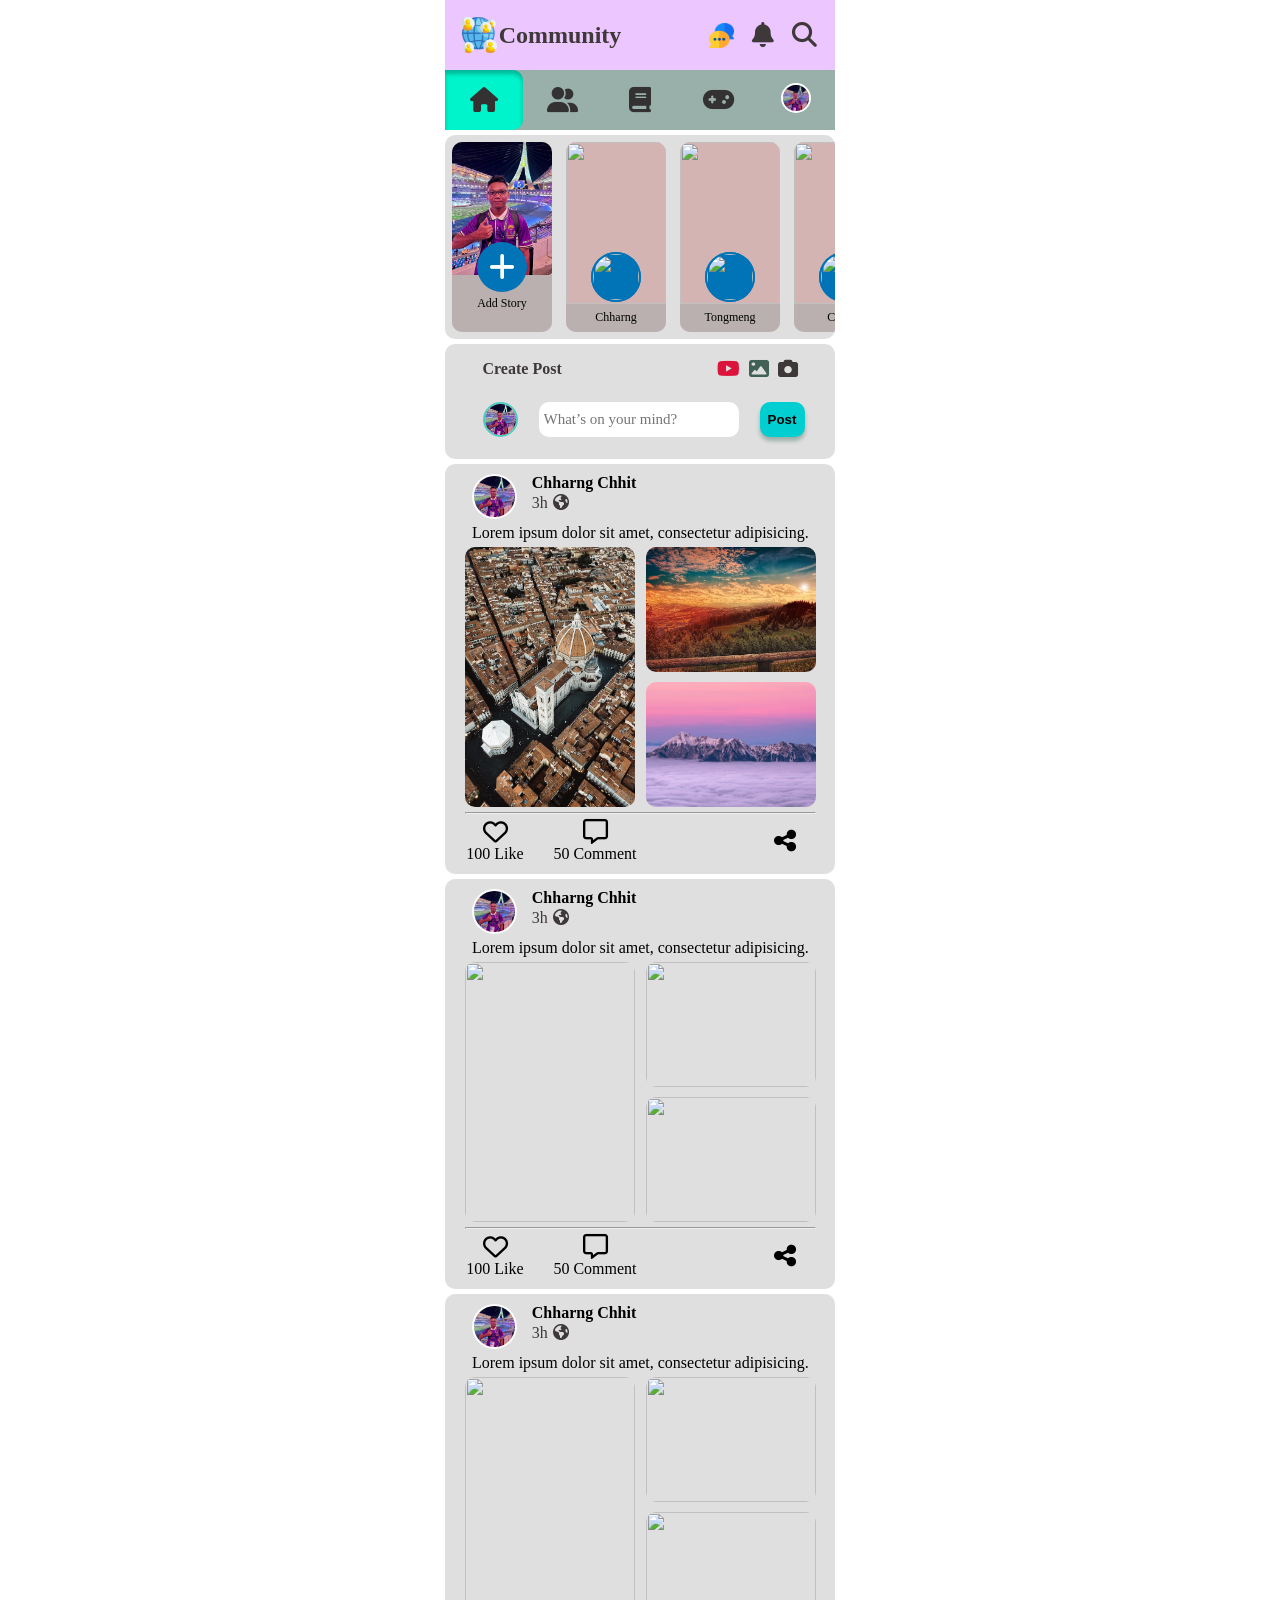
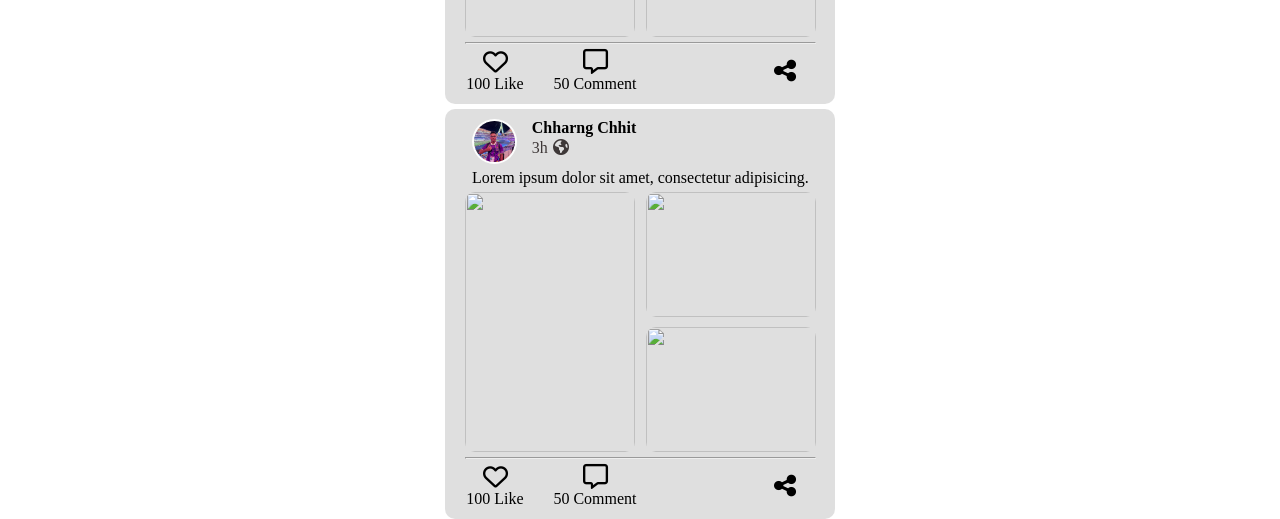
==== commit cb20260a: "add more img" ====
--- a/public/index.html
+++ b/public/index.html
@@ -61,15 +61,80 @@
 
     <div class="story">
       <div class="me story-post">
-        <img src="#" alt="">
-      </div>
-      <div class="story-post"></div>
-      <div class="story-post"></div>
-      <div class="story-post"></div>
-      <div class="story-post"></div>
-      <div class="story-post"></div>
-      <div class="story-post"></div>
-      <div class="story-post"></div>
+        <div class="bg-img">
+          <img src="./assets/images/user.jpg" alt="">
+
+        </div>
+        <div class="plus">
+          <i class="fa-solid fa-plus"></i>
+        </div>
+        <div class="story-txt">
+          <p>Add Story</p>
+        </div>
+      </div>
+      <div class="story-post">
+        <div class="bg-img">
+          <img src="https://th.bing.com/th/id/R.de7d3a95c8c3cd2b2910ed83cb0a4f0e?rik=Fs5tF7U%2b8Art%2bA&riu=http%3a%2f%2fwww.telegraph.co.uk%2fcontent%2fdam%2fTravel%2fDestinations%2fAsia%2fCambodia%2fangkor-wat-cambodia-aerial-xlarge.jpg&ehk=%2fFWivsPtHgQqh9A3h%2fNoRS6LIXteXNbJQwXBKjYJayE%3d&risl=&pid=ImgRaw&r=0" alt="">
+          <div class="user-img">
+            <img src="https://images.pexels.com/photos/1222271/pexels-photo-1222271.jpeg?auto=compress&cs=tinysrgb&w=1260&h=750&dpr=1" alt="">
+          </div>
+        </div>
+        <div class="story-txt">
+          <p>Chharng</p>
+        </div>
+      </div>
+      
+      <div class="story-post">
+        <div class="bg-img">
+          <img src="https://images.pexels.com/photos/598917/pexels-photo-598917.jpeg?auto=compress&cs=tinysrgb&w=400" alt="">
+          <div class="user-img">
+            <img src="https://images.pexels.com/photos/91227/pexels-photo-91227.jpeg?auto=compress&cs=tinysrgb&w=400" alt="">
+          </div>
+        </div>
+        
+        <div class="story-txt">
+          <p>Tongmeng</p>
+        </div>
+      </div>
+
+      <div class="story-post">
+        <div class="bg-img">
+          <img src="https://images.pexels.com/photos/13009437/pexels-photo-13009437.jpeg?auto=compress&cs=tinysrgb&w=400" alt="">
+          <div class="user-img">
+            <img src="https://images.pexels.com/photos/1681010/pexels-photo-1681010.jpeg?auto=compress&cs=tinysrgb&w=400" alt="">
+          </div>
+        </div>
+        
+        <div class="story-txt">
+          <p>Cheata</p>
+        </div>
+      </div>
+
+      <div class="story-post">
+        <div class="bg-img">
+          <img src="https://images.pexels.com/photos/12560704/pexels-photo-12560704.jpeg?auto=compress&cs=tinysrgb&w=400" alt="">
+          <div class="user-img">
+            <img src="https://images.pexels.com/photos/775358/pexels-photo-775358.jpeg?auto=compress&cs=tinysrgb&w=400" alt="">
+          </div>
+        </div>
+        
+        <div class="story-txt">
+          <p>Vicheat</p>
+        </div>
+      </div>
+
+      <div class="story-post">
+        <div class="bg-img">
+          <img src="https://images.pexels.com/photos/15997986/pexels-photo-15997986/free-photo-of-light-sea-city-dawn.jpeg?auto=compress&cs=tinysrgb&w=400" alt="">
+          <div class="user-img">
+            <img src="https://images.pexels.com/photos/762020/pexels-photo-762020.jpeg?auto=compress&cs=tinysrgb&w=400" alt="">
+          </div>
+        </div>
+        
+        <div class="story-txt">
+          <p>Pholla</p>
+        </div>
+      </div>
 
 
     </div>
@@ -160,14 +225,14 @@
           <div class="post-block">
             <div class="img-post">
               <div class="img-post1">
-                <img src="./assets/images/view1.jpg" alt="">
-              </div>
-              <div class="img-post1">
-                <div class="img-post2">
-                  <img src="./assets/images/view2.jpg" alt="">
-                </div>
-                <div class="img-post2">
-                  <img src="./assets/images/view3.jpg" alt="">
+                <img src="https://images.pexels.com/photos/15744089/pexels-photo-15744089/free-photo-of-city-cars-road-streets.jpeg?auto=compress&cs=tinysrgb&w=400" alt="">
+              </div>
+              <div class="img-post1">
+                <div class="img-post2">
+                  <img src="https://images.pexels.com/photos/16247451/pexels-photo-16247451/free-photo-of-sea-dawn-landscape-nature.jpeg?auto=compress&cs=tinysrgb&w=400" alt="">
+                </div>
+                <div class="img-post2">
+                  <img src="https://images.pexels.com/photos/16472486/pexels-photo-16472486/free-photo-of-wood-light-city-streets.jpeg?auto=compress&cs=tinysrgb&w=400" alt="">
                 </div>
               </div>
             </div>
@@ -212,14 +277,14 @@
           <div class="post-block">
             <div class="img-post">
               <div class="img-post1">
-                <img src="./assets/images/view1.jpg" alt="">
-              </div>
-              <div class="img-post1">
-                <div class="img-post2">
-                  <img src="./assets/images/view2.jpg" alt="">
-                </div>
-                <div class="img-post2">
-                  <img src="./assets/images/view3.jpg" alt="">
+                <img src="https://images.pexels.com/photos/842571/pexels-photo-842571.jpeg?auto=compress&cs=tinysrgb&w=400" alt="">
+              </div>
+              <div class="img-post1">
+                <div class="img-post2">
+                  <img src="https://images.pexels.com/photos/1109197/pexels-photo-1109197.jpeg?auto=compress&cs=tinysrgb&w=400" alt="">
+                </div>
+                <div class="img-post2">
+                  <img src="https://images.pexels.com/photos/2641886/pexels-photo-2641886.jpeg?auto=compress&cs=tinysrgb&w=400" alt="">
                 </div>
               </div>
             </div>
@@ -264,14 +329,14 @@
           <div class="post-block">
             <div class="img-post">
               <div class="img-post1">
-                <img src="./assets/images/view1.jpg" alt="">
-              </div>
-              <div class="img-post1">
-                <div class="img-post2">
-                  <img src="./assets/images/view2.jpg" alt="">
-                </div>
-                <div class="img-post2">
-                  <img src="./assets/images/view3.jpg" alt="">
+                <img src="https://images.pexels.com/photos/1661179/pexels-photo-1661179.jpeg?auto=compress&cs=tinysrgb&w=400" alt="">
+              </div>
+              <div class="img-post1">
+                <div class="img-post2">
+                  <img src="https://images.pexels.com/photos/3608263/pexels-photo-3608263.jpeg?auto=compress&cs=tinysrgb&w=400" alt="">
+                </div>
+                <div class="img-post2">
+                  <img src="https://images.pexels.com/photos/1851164/pexels-photo-1851164.jpeg?auto=compress&cs=tinysrgb&w=400" alt="">
                 </div>
               </div>
             </div>
--- a/public/assets/css/style.css
+++ b/public/assets/css/style.css
@@ -120,6 +120,128 @@
   margin: 7px;
   border-radius: 10px;
   background: #d4b3b3;
+}
+
+body .container .story .story-post .bg-img {
+  position: relative;
+  height: 85%;
+  width: 100px;
+  -o-object-fit: cover;
+     object-fit: cover;
+}
+
+body .container .story .story-post .bg-img img {
+  width: 100%;
+  height: 100%;
+  -o-object-fit: cover;
+     object-fit: cover;
+  border-radius: 10px 10px 0 0;
+}
+
+body .container .story .story-post .bg-img .user-img {
+  position: absolute;
+  width: 50px;
+  height: 50px;
+  background-color: #0074B7;
+  display: -webkit-box;
+  display: -ms-flexbox;
+  display: flex;
+  -webkit-box-pack: center;
+      -ms-flex-pack: center;
+          justify-content: center;
+  -webkit-box-align: center;
+      -ms-flex-align: center;
+          align-items: center;
+  border-radius: 50%;
+  top: 110px;
+  left: 25px;
+}
+
+body .container .story .story-post .bg-img .user-img img {
+  width: 100%;
+  height: 100%;
+  -o-object-fit: cover;
+     object-fit: cover;
+  border-radius: 50%;
+  border: 2px solid  #0074B7;
+}
+
+body .container .story .story-post .story-txt {
+  height: 15%;
+  width: 100%;
+  border-radius: 0 0 10px 10px;
+  background-color: rgba(182, 176, 176, 0.84);
+  display: -webkit-box;
+  display: -ms-flexbox;
+  display: flex;
+  -webkit-box-pack: center;
+      -ms-flex-pack: center;
+          justify-content: center;
+  -webkit-box-align: center;
+      -ms-flex-align: center;
+          align-items: center;
+}
+
+body .container .story .story-post .story-txt p {
+  font-size: 12px;
+}
+
+body .container .story .me {
+  position: relative;
+}
+
+body .container .story .me .bg-img {
+  height: 70%;
+  width: 100px;
+  border-radius: 10px 10px 0 0;
+}
+
+body .container .story .me .bg-img img {
+  width: 100%;
+  height: 100%;
+  -o-object-fit: cover;
+     object-fit: cover;
+  border-radius: 10px 10px 0 0;
+}
+
+body .container .story .me .plus {
+  position: absolute;
+  width: 50px;
+  height: 50px;
+  background-color: #0074B7;
+  display: -webkit-box;
+  display: -ms-flexbox;
+  display: flex;
+  -webkit-box-pack: center;
+      -ms-flex-pack: center;
+          justify-content: center;
+  -webkit-box-align: center;
+      -ms-flex-align: center;
+          align-items: center;
+  border-radius: 50%;
+  top: 100px;
+  left: 25px;
+}
+
+body .container .story .me .plus i {
+  font-size: 30px;
+  color: white;
+}
+
+body .container .story .me .story-txt {
+  height: 30%;
+  width: 100%;
+  border-radius: 0 0 10px 10px;
+  background-color: rgba(182, 176, 176, 0.84);
+  display: -webkit-box;
+  display: -ms-flexbox;
+  display: flex;
+  -webkit-box-pack: center;
+      -ms-flex-pack: center;
+          justify-content: center;
+  -webkit-box-align: center;
+      -ms-flex-align: center;
+          align-items: center;
 }
 
 body .container .createPost {
@@ -211,6 +333,7 @@
   background-color: darkturquoise;
   font-weight: 700;
   margin-right: 20px;
+  cursor: pointer;
   -webkit-box-shadow: 0 4px 4px #98B0A9;
           box-shadow: 0 4px 4px #98B0A9;
 }
@@ -220,7 +343,7 @@
   width: 390px;
   background: rgba(217, 217, 217, 0.83);
   border-radius: 10px;
-  padding-bottom: 10000px;
+  padding-bottom: 10px;
 }
 
 body .container .contain .post .profile-user {
@@ -269,9 +392,16 @@
   margin-bottom: 5px;
 }
 
-body .container .contain .post .post-contain .img-post {
+body .container .contain .post .post-contain .post-block hr {
+  margin: auto;
+  margin-top: 5px;
+  width: 90%;
+  color: #3E3838;
+}
+
+body .container .contain .post .post-contain .post-block .img-post {
+  width: 90%;
   height: 260px;
-  width: 90%;
   margin: auto;
   display: -webkit-box;
   display: -ms-flexbox;
@@ -281,7 +411,7 @@
           justify-content: space-between;
 }
 
-body .container .contain .post .post-contain .img-post .img-post1 {
+body .container .contain .post .post-contain .post-block .img-post .img-post1 {
   width: 170px;
   display: -webkit-box;
   display: -ms-flexbox;
@@ -297,7 +427,7 @@
      object-fit: cover;
 }
 
-body .container .contain .post .post-contain .img-post .img-post1 img {
+body .container .contain .post .post-contain .post-block .img-post .img-post1 img {
   width: 170px;
   height: 260px;
   -o-object-fit: cover;
@@ -305,18 +435,63 @@
   border-radius: 10px;
 }
 
-body .container .contain .post .post-contain .img-post .img-post1 .img-post2 {
+body .container .contain .post .post-contain .post-block .img-post .img-post1 .img-post2 {
   width: 170px;
   height: 125px;
   -o-object-fit: cover;
      object-fit: cover;
 }
 
-body .container .contain .post .post-contain .img-post .img-post1 .img-post2 img {
+body .container .contain .post .post-contain .post-block .img-post .img-post1 .img-post2 img {
   width: 170px;
   height: 125px;
   -o-object-fit: cover;
      object-fit: cover;
   border-radius: 10px;
 }
+
+body .container .contain .post .post-contain .reaction {
+  margin: auto;
+  height: 50px;
+  display: -webkit-box;
+  display: -ms-flexbox;
+  display: flex;
+  -webkit-box-align: center;
+      -ms-flex-align: center;
+          align-items: center;
+  -webkit-box-pack: justify;
+      -ms-flex-pack: justify;
+          justify-content: space-between;
+}
+
+body .container .contain .post .post-contain .reaction > div {
+  display: block;
+}
+
+body .container .contain .post .post-contain .reaction > div i {
+  font-size: 25px;
+  margin-top: 5px;
+  font-weight: 10px;
+}
+
+body .container .contain .post .post-contain .reaction .like-comment {
+  display: -webkit-box;
+  display: -ms-flexbox;
+  display: flex;
+}
+
+body .container .contain .post .post-contain .reaction .like, body .container .contain .post .post-contain .reaction .comment, body .container .contain .post .post-contain .reaction .share {
+  font-size: medium;
+  width: 100px;
+  display: -webkit-box;
+  display: -ms-flexbox;
+  display: flex;
+  -webkit-box-orient: vertical;
+  -webkit-box-direction: normal;
+      -ms-flex-direction: column;
+          flex-direction: column;
+  -webkit-box-align: center;
+      -ms-flex-align: center;
+          align-items: center;
+}
 /*# sourceMappingURL=style.css.map */
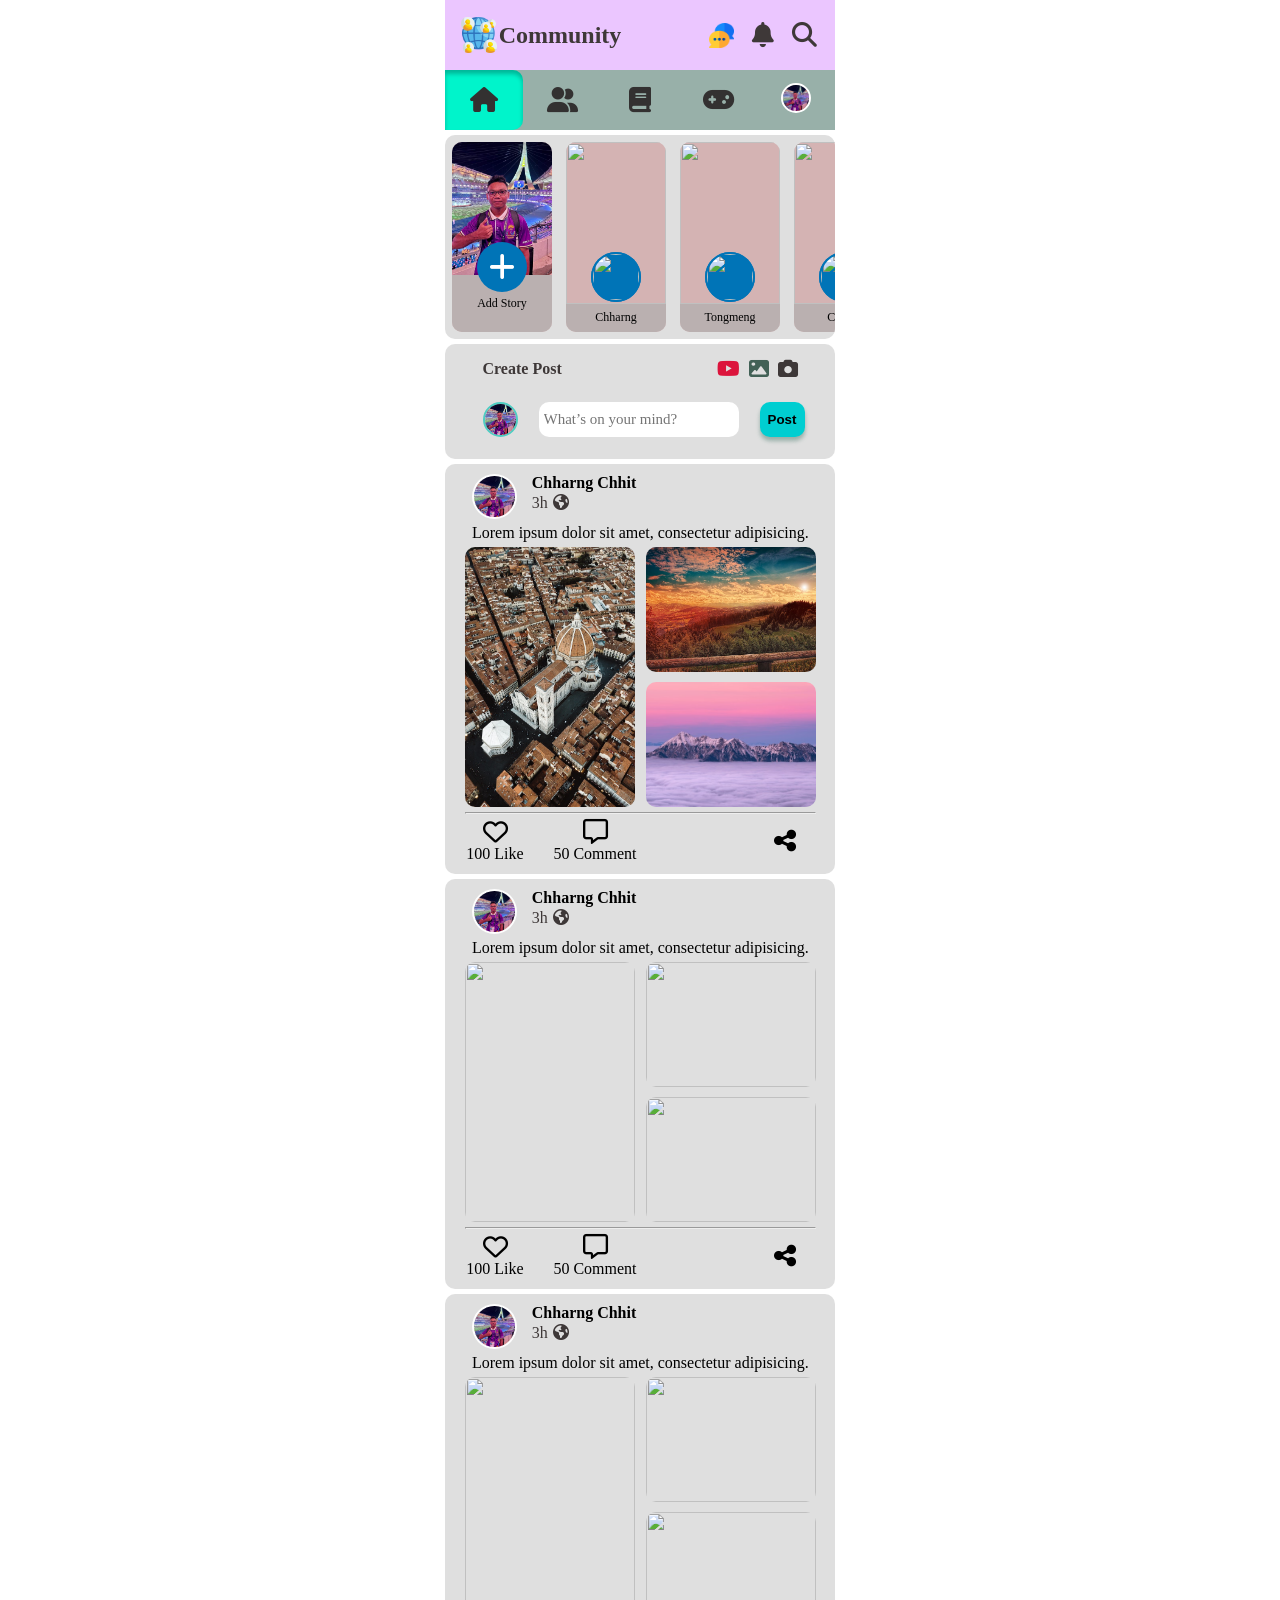
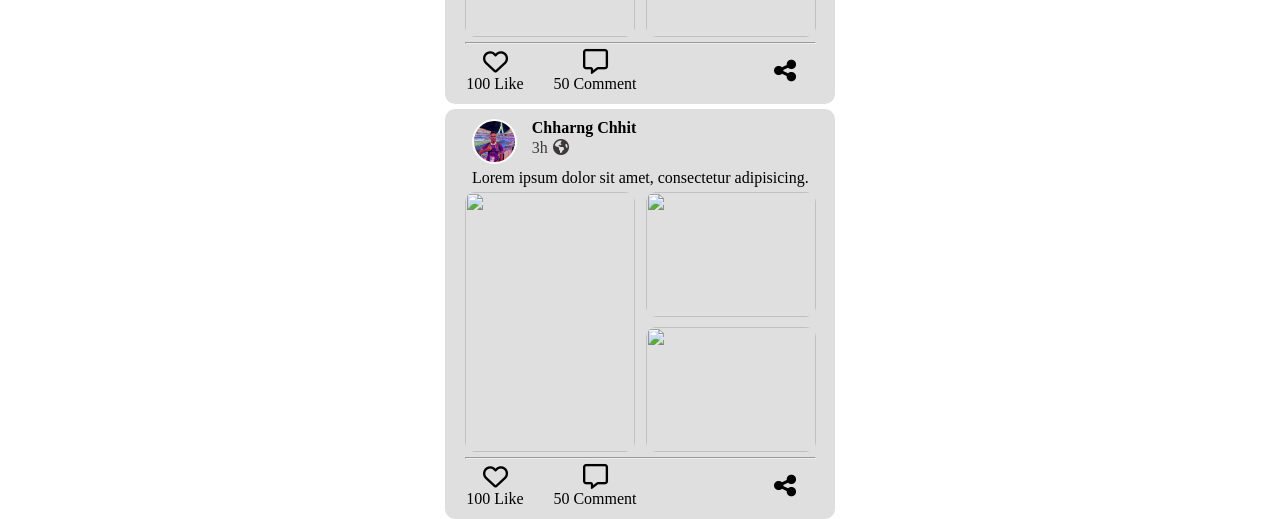
==== commit 484041ae: "fixed nav-menu" ====
--- a/public/index.html
+++ b/public/index.html
@@ -31,7 +31,7 @@
       </div>
     </div>
 
-    <div class="nav-menu sticky" id="nav-menu">
+    <div class="nav-menu" id="nav-menu">
       <div class="home">
         <a href="#">
           <i class="fa-solid fa-house "></i>
@@ -366,8 +366,7 @@
   </div>
 </body>
 
-<!-- <script>
-  window.onscroll = function() {myFunction()};
+<script>
   
   var navbar = document.getElementById("nav-menu");
   var sticky = navbar.offsetTop;
@@ -378,7 +377,8 @@
     } else {
       navbar.classList.remove("sticky");
     }
-  } -->
+  }
+  window.onscroll = function() {myFunction()};
 </script>
 
 </html>
--- a/public/assets/css/style.css
+++ b/public/assets/css/style.css
@@ -1,4 +1,5 @@
 body .container {
+  position: relative;
   width: 390px;
   margin: auto;
   position: relative;
@@ -14,6 +15,7 @@
   -webkit-box-pack: justify;
       -ms-flex-pack: justify;
           justify-content: space-between;
+  position: relative;
 }
 
 body .container .navbar .logo {
@@ -55,20 +57,23 @@
   color: #3E3838;
 }
 
-body .container #nav-menu {
-  display: -webkit-box;
-  display: -ms-flexbox;
-  display: flex;
-  height: 50px;
-  height: 60px;
-  background: #98B0A9;
+body .container .sticky {
   position: -webkit-sticky;
   position: sticky;
   top: 0;
-  left: 0;
-}
-
-body .container #nav-menu .home {
+  position: fixed;
+  z-index: 1;
+}
+
+body .container .nav-menu {
+  display: -webkit-box;
+  display: -ms-flexbox;
+  display: flex;
+  min-height: 60px;
+  background: #98B0A9;
+}
+
+body .container .nav-menu .home {
   width: 78px;
   height: 60px;
   background: #00F4CB;
@@ -77,7 +82,7 @@
   border-radius: 0px 10px 10px 0px;
 }
 
-body .container #nav-menu div {
+body .container .nav-menu div {
   width: 78px;
   height: 60px;
   display: -webkit-box;
@@ -91,12 +96,12 @@
           justify-content: center;
 }
 
-body .container #nav-menu div a i {
+body .container .nav-menu div a i {
   font-size: 25px;
   color: #333131;
 }
 
-body .container #nav-menu div a img {
+body .container .nav-menu div a img {
   border-radius: 50%;
   border: 2px solid white;
 }
@@ -163,7 +168,7 @@
   -o-object-fit: cover;
      object-fit: cover;
   border-radius: 50%;
-  border: 2px solid  #0074B7;
+  border: 2px solid #0074B7;
 }
 
 body .container .story .story-post .story-txt {
@@ -480,7 +485,9 @@
   display: flex;
 }
 
-body .container .contain .post .post-contain .reaction .like, body .container .contain .post .post-contain .reaction .comment, body .container .contain .post .post-contain .reaction .share {
+body .container .contain .post .post-contain .reaction .like,
+body .container .contain .post .post-contain .reaction .comment,
+body .container .contain .post .post-contain .reaction .share {
   font-size: medium;
   width: 100px;
   display: -webkit-box;
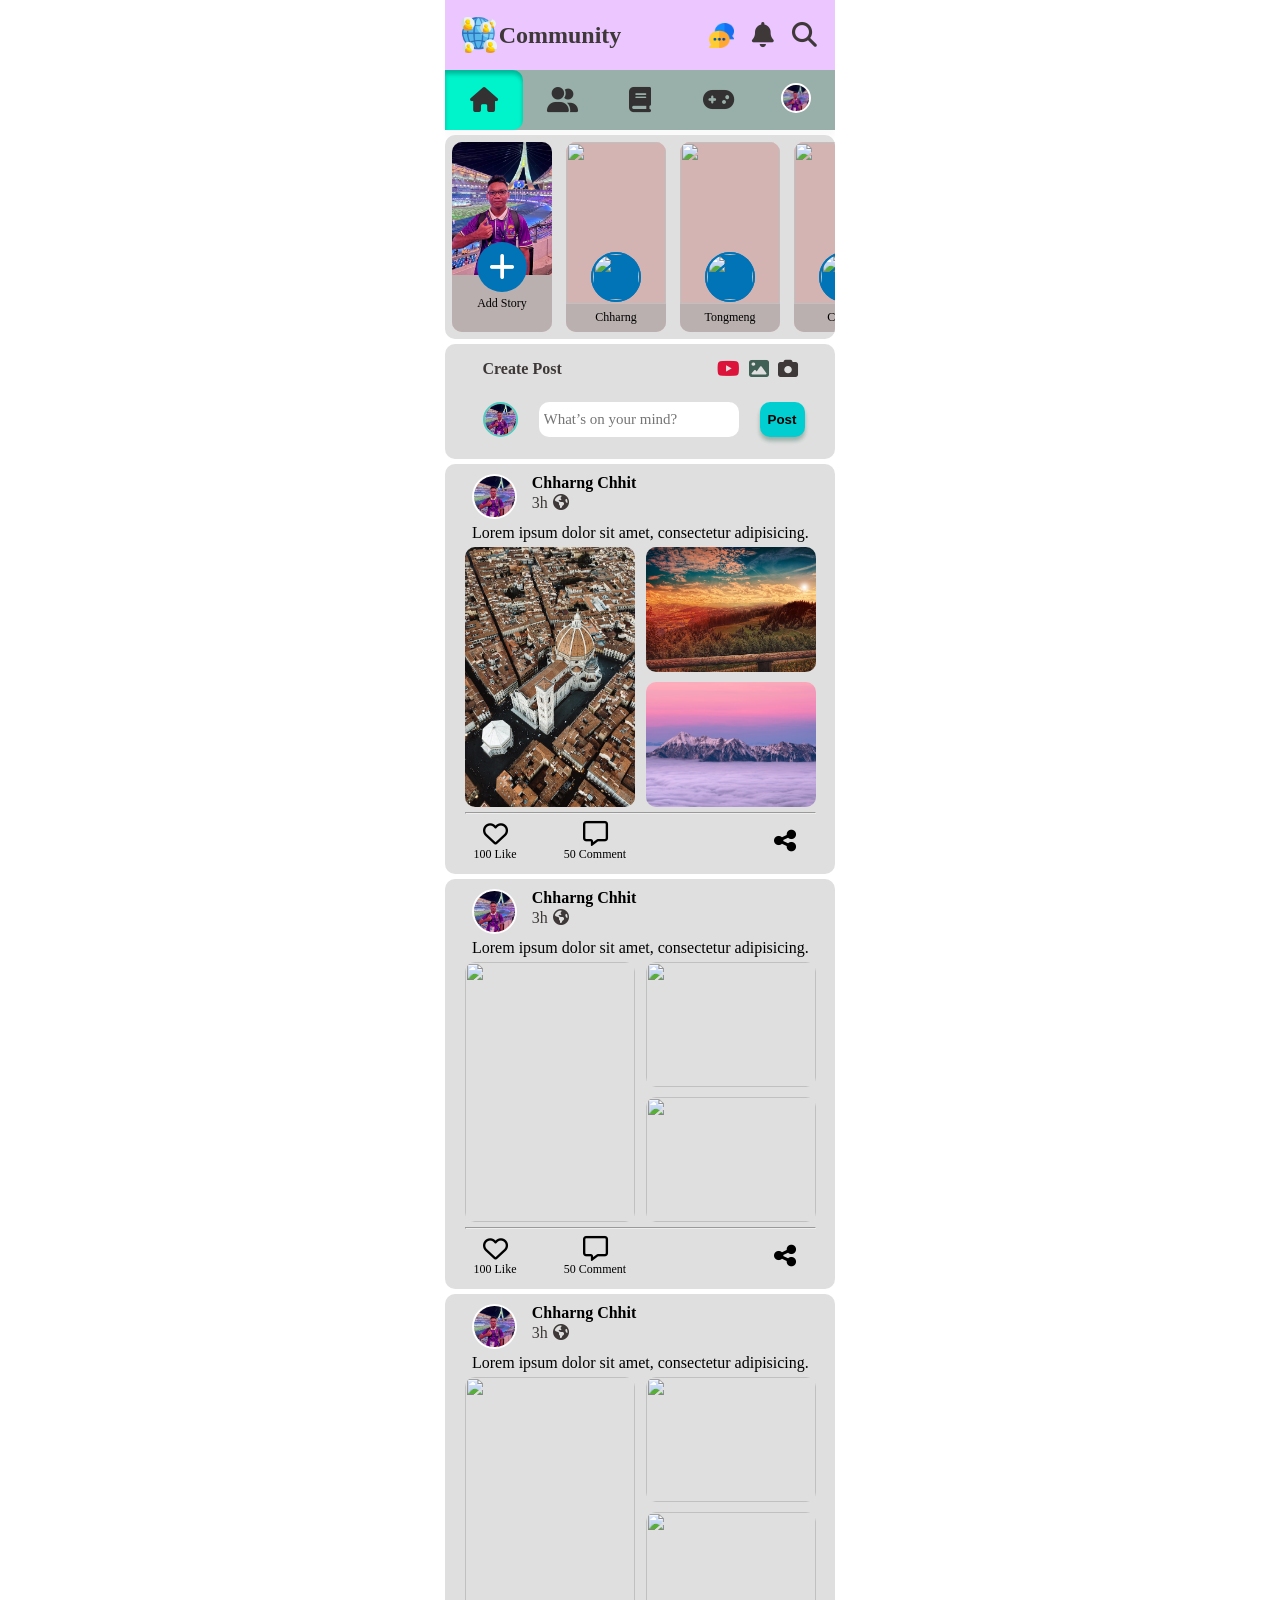
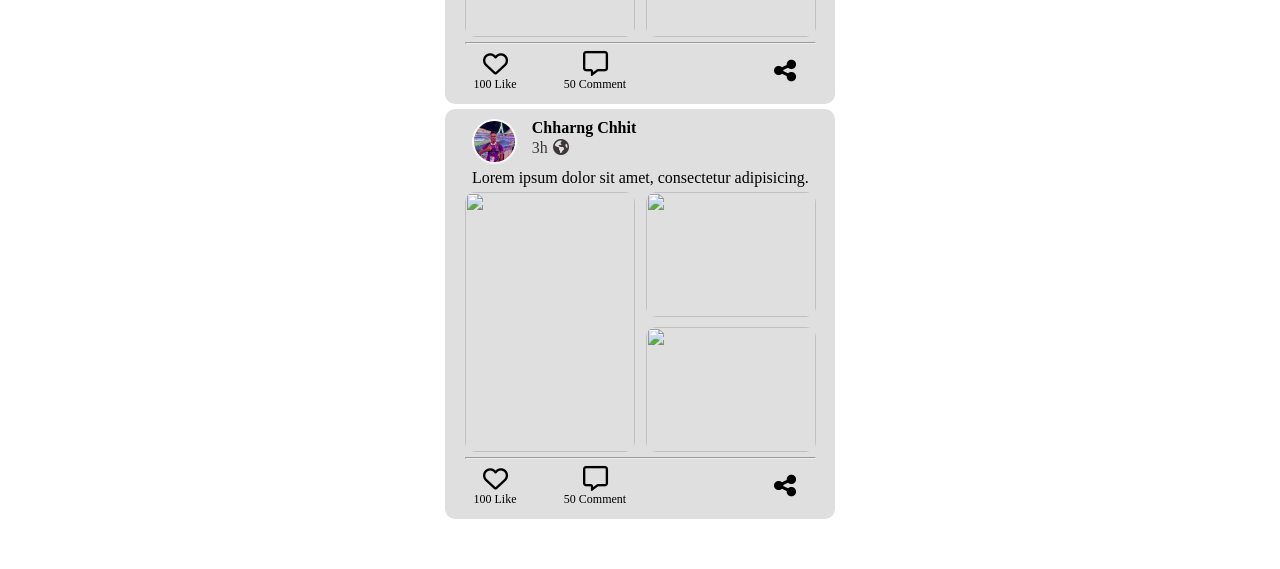
==== commit 1997f1ff: "add login, signup, add friend page" ====
--- a/public/index.html
+++ b/public/index.html
@@ -74,7 +74,7 @@
       </div>
       <div class="story-post">
         <div class="bg-img">
-          <img src="https://th.bing.com/th/id/R.de7d3a95c8c3cd2b2910ed83cb0a4f0e?rik=Fs5tF7U%2b8Art%2bA&riu=http%3a%2f%2fwww.telegraph.co.uk%2fcontent%2fdam%2fTravel%2fDestinations%2fAsia%2fCambodia%2fangkor-wat-cambodia-aerial-xlarge.jpg&ehk=%2fFWivsPtHgQqh9A3h%2fNoRS6LIXteXNbJQwXBKjYJayE%3d&risl=&pid=ImgRaw&r=0" alt="">
+          <img src="https://images.pexels.com/photos/12168511/pexels-photo-12168511.jpeg?auto=compress&cs=tinysrgb&w=400" alt="">
           <div class="user-img">
             <img src="https://images.pexels.com/photos/1222271/pexels-photo-1222271.jpeg?auto=compress&cs=tinysrgb&w=1260&h=750&dpr=1" alt="">
           </div>
@@ -365,6 +365,9 @@
 
   </div>
 </body>
+<footer>
+  
+</footer>
 
 <script>
   
--- a/public/assets/css/style.css
+++ b/public/assets/css/style.css
@@ -5,120 +5,80 @@
   position: relative;
   overflow: hidden;
 }
-
 body .container .navbar {
   height: 70px;
   background-color: #EBC6FF;
-  display: -webkit-box;
-  display: -ms-flexbox;
-  display: flex;
-  -webkit-box-pack: justify;
-      -ms-flex-pack: justify;
-          justify-content: space-between;
-  position: relative;
-}
-
+  display: flex;
+  justify-content: space-between;
+  position: relative;
+}
 body .container .navbar .logo {
   margin-left: 13.64px;
-  display: -webkit-box;
-  display: -ms-flexbox;
-  display: flex;
-  -webkit-box-pack: center;
-      -ms-flex-pack: center;
-          justify-content: center;
-  -webkit-box-align: center;
-      -ms-flex-align: center;
-          align-items: center;
-}
-
+  display: flex;
+  justify-content: center;
+  align-items: center;
+}
 body .container .navbar .logo p {
   color: #3E3838;
   font-size: 24px;
   font-weight: 700;
-  font-family: 'Lobster', cursive;
-}
-
+  font-family: "Lobster", cursive;
+}
 body .container .navbar .icon {
-  display: -webkit-box;
-  display: -ms-flexbox;
-  display: flex;
-  -webkit-box-pack: center;
-      -ms-flex-pack: center;
-          justify-content: center;
-  -webkit-box-align: center;
-      -ms-flex-align: center;
-          align-items: center;
-}
-
+  display: flex;
+  justify-content: center;
+  align-items: center;
+}
 body .container .navbar .icon i,
 body .container .navbar .icon img {
   margin-right: 18px;
   font-weight: bold;
   color: #3E3838;
 }
-
 body .container .sticky {
-  position: -webkit-sticky;
   position: sticky;
   top: 0;
   position: fixed;
   z-index: 1;
 }
-
 body .container .nav-menu {
-  display: -webkit-box;
-  display: -ms-flexbox;
   display: flex;
   min-height: 60px;
   background: #98B0A9;
-}
-
+  box-shadow: 0 7px 7px rgb(250, 250, 250);
+}
 body .container .nav-menu .home {
   width: 78px;
   height: 60px;
   background: #00F4CB;
-  -webkit-box-shadow: inset 0px 4px 4px rgba(0, 0, 0, 0.25);
-          box-shadow: inset 0px 4px 4px rgba(0, 0, 0, 0.25);
+  box-shadow: inset 0px 4px 4px rgba(0, 0, 0, 0.25);
   border-radius: 0px 10px 10px 0px;
 }
-
 body .container .nav-menu div {
   width: 78px;
   height: 60px;
-  display: -webkit-box;
-  display: -ms-flexbox;
-  display: flex;
-  -webkit-box-align: center;
-      -ms-flex-align: center;
-          align-items: center;
-  -webkit-box-pack: center;
-      -ms-flex-pack: center;
-          justify-content: center;
-}
-
+  display: flex;
+  align-items: center;
+  justify-content: center;
+}
 body .container .nav-menu div a i {
   font-size: 25px;
-  color: #333131;
-}
-
+  color: rgb(51, 49, 49);
+}
 body .container .nav-menu div a img {
   border-radius: 50%;
-  border: 2px solid white;
-}
-
+  border: 2px solid rgb(255, 255, 255);
+}
 body .container .story {
   margin-top: 5px;
   width: 390px;
   background: #DFDFDF;
   border-radius: 10px;
-  display: -webkit-box;
-  display: -ms-flexbox;
   display: flex;
   overflow-x: auto;
   -o-object-fit: cover;
      object-fit: cover;
 }
-
 body .container .story .story-post {
   min-width: 100px;
   height: 190px;
@@ -126,7 +86,6 @@
   border-radius: 10px;
   background: #d4b3b3;
 }
-
 body .container .story .story-post .bg-img {
   position: relative;
   height: 85%;
@@ -134,7 +93,6 @@
   -o-object-fit: cover;
      object-fit: cover;
 }
-
 body .container .story .story-post .bg-img img {
   width: 100%;
   height: 100%;
@@ -142,26 +100,18 @@
      object-fit: cover;
   border-radius: 10px 10px 0 0;
 }
-
 body .container .story .story-post .bg-img .user-img {
   position: absolute;
   width: 50px;
   height: 50px;
   background-color: #0074B7;
-  display: -webkit-box;
-  display: -ms-flexbox;
-  display: flex;
-  -webkit-box-pack: center;
-      -ms-flex-pack: center;
-          justify-content: center;
-  -webkit-box-align: center;
-      -ms-flex-align: center;
-          align-items: center;
+  display: flex;
+  justify-content: center;
+  align-items: center;
   border-radius: 50%;
   top: 110px;
   left: 25px;
 }
-
 body .container .story .story-post .bg-img .user-img img {
   width: 100%;
   height: 100%;
@@ -170,37 +120,26 @@
   border-radius: 50%;
   border: 2px solid #0074B7;
 }
-
 body .container .story .story-post .story-txt {
   height: 15%;
   width: 100%;
   border-radius: 0 0 10px 10px;
   background-color: rgba(182, 176, 176, 0.84);
-  display: -webkit-box;
-  display: -ms-flexbox;
-  display: flex;
-  -webkit-box-pack: center;
-      -ms-flex-pack: center;
-          justify-content: center;
-  -webkit-box-align: center;
-      -ms-flex-align: center;
-          align-items: center;
-}
-
+  display: flex;
+  justify-content: center;
+  align-items: center;
+}
 body .container .story .story-post .story-txt p {
   font-size: 12px;
 }
-
 body .container .story .me {
   position: relative;
 }
-
 body .container .story .me .bg-img {
   height: 70%;
   width: 100px;
   border-radius: 10px 10px 0 0;
 }
-
 body .container .story .me .bg-img img {
   width: 100%;
   height: 100%;
@@ -208,108 +147,72 @@
      object-fit: cover;
   border-radius: 10px 10px 0 0;
 }
-
 body .container .story .me .plus {
   position: absolute;
   width: 50px;
   height: 50px;
   background-color: #0074B7;
-  display: -webkit-box;
-  display: -ms-flexbox;
-  display: flex;
-  -webkit-box-pack: center;
-      -ms-flex-pack: center;
-          justify-content: center;
-  -webkit-box-align: center;
-      -ms-flex-align: center;
-          align-items: center;
+  display: flex;
+  justify-content: center;
+  align-items: center;
   border-radius: 50%;
   top: 100px;
   left: 25px;
 }
-
 body .container .story .me .plus i {
   font-size: 30px;
   color: white;
 }
-
 body .container .story .me .story-txt {
   height: 30%;
   width: 100%;
   border-radius: 0 0 10px 10px;
   background-color: rgba(182, 176, 176, 0.84);
-  display: -webkit-box;
-  display: -ms-flexbox;
-  display: flex;
-  -webkit-box-pack: center;
-      -ms-flex-pack: center;
-          justify-content: center;
-  -webkit-box-align: center;
-      -ms-flex-align: center;
-          align-items: center;
-}
-
+  display: flex;
+  justify-content: center;
+  align-items: center;
+}
 body .container .createPost {
   margin-top: 5px;
   width: 390px;
   height: 115px;
   background: rgba(217, 217, 217, 0.84);
   border-radius: 10px;
-  -webkit-box-sizing: border-box;
-          box-sizing: border-box;
-}
-
+  box-sizing: border-box;
+}
 body .container .createPost .icon-bar {
   width: 315px;
   height: 50px;
   margin: auto;
-  display: -webkit-box;
-  display: -ms-flexbox;
-  display: flex;
-  -webkit-box-pack: justify;
-      -ms-flex-pack: justify;
-          justify-content: space-between;
-  -webkit-box-align: center;
-      -ms-flex-align: center;
-          align-items: center;
-}
-
+  display: flex;
+  justify-content: space-between;
+  align-items: center;
+}
 body .container .createPost .icon-bar p {
   color: #3E3838;
-  font-family: 'Lobster', cursive;
+  font-family: "Lobster", cursive;
   font-weight: bold;
 }
-
 body .container .createPost .icon-bar .icon i {
   font-size: 20px;
   margin-left: 5px;
 }
-
 body .container .createPost .icon-bar .icon .video {
   color: crimson;
 }
-
 body .container .createPost .icon-bar .icon .image {
-  color: #426156;
-}
-
+  color: rgb(66, 97, 86);
+}
 body .container .createPost .icon-bar .icon .camera {
   color: #3E3838;
 }
-
 body .container .createPost .new-post {
   width: 390px;
   height: 50px;
-  display: -webkit-box;
-  display: -ms-flexbox;
-  display: flex;
-  -webkit-box-align: center;
-      -ms-flex-align: center;
-          align-items: center;
-  -ms-flex-pack: distribute;
-      justify-content: space-around;
-}
-
+  display: flex;
+  align-items: center;
+  justify-content: space-around;
+}
 body .container .createPost .new-post img {
   -o-object-fit: cover;
      object-fit: cover;
@@ -317,19 +220,17 @@
   border: 2px solid #4ecec3;
   margin-left: 27px;
 }
-
 body .container .createPost .new-post input {
   border: 0;
   outline: none;
   font-size: 15px;
-  font-family: 'Lobster', cursive;
+  font-family: "Lobster", cursive;
   height: 35px;
   width: 200px;
   cursor: pointer;
   border-radius: 10px;
   padding: 5px;
 }
-
 body .container .createPost .new-post button {
   border: 0;
   height: 35px;
@@ -339,10 +240,8 @@
   font-weight: 700;
   margin-right: 20px;
   cursor: pointer;
-  -webkit-box-shadow: 0 4px 4px #98B0A9;
-          box-shadow: 0 4px 4px #98B0A9;
-}
-
+  box-shadow: 0 4px 4px #98B0A9;
+}
 body .container .contain .post {
   margin-top: 5px;
   width: 390px;
@@ -350,88 +249,60 @@
   border-radius: 10px;
   padding-bottom: 10px;
 }
-
 body .container .contain .post .profile-user {
   margin-bottom: 5px;
   height: 55px;
-  display: -webkit-box;
-  display: -ms-flexbox;
-  display: flex;
-}
-
+  display: flex;
+}
 body .container .contain .post .profile-user img {
   margin-top: 10px;
   margin-left: 27px;
   border-radius: 50%;
   border: 2px solid #fdfdfd;
 }
-
 body .container .contain .post .profile-user .name-user {
   margin-left: 15px;
   margin-top: 10px;
-  -webkit-box-align: center;
-      -ms-flex-align: center;
-          align-items: center;
-}
-
+  align-items: center;
+}
 body .container .contain .post .profile-user .name-user .name {
   font-weight: 700;
-  font-family: 'Lobster', cursive;
+  font-family: "Lobster", cursive;
   cursor: pointer;
 }
-
 body .container .contain .post .profile-user .name-user .times {
   margin-top: 2px;
   color: #3E3838;
-  display: -webkit-box;
-  display: -ms-flexbox;
-  display: flex;
-}
-
+  display: flex;
+}
 body .container .contain .post .profile-user .name-user .times i {
   margin-left: 5px;
 }
-
 body .container .contain .post .post-contain p {
   margin-left: 27px;
   margin-bottom: 5px;
 }
-
 body .container .contain .post .post-contain .post-block hr {
   margin: auto;
   margin-top: 5px;
   width: 90%;
   color: #3E3838;
 }
-
 body .container .contain .post .post-contain .post-block .img-post {
   width: 90%;
   height: 260px;
   margin: auto;
-  display: -webkit-box;
-  display: -ms-flexbox;
-  display: flex;
-  -webkit-box-pack: justify;
-      -ms-flex-pack: justify;
-          justify-content: space-between;
-}
-
+  display: flex;
+  justify-content: space-between;
+}
 body .container .contain .post .post-contain .post-block .img-post .img-post1 {
   width: 170px;
-  display: -webkit-box;
-  display: -ms-flexbox;
-  display: flex;
-  -webkit-box-orient: vertical;
-  -webkit-box-direction: normal;
-      -ms-flex-direction: column;
-          flex-direction: column;
-  -webkit-box-pack: justify;
-      -ms-flex-pack: justify;
-          justify-content: space-between;
-  -o-object-fit: cover;
-     object-fit: cover;
-}
-
+  display: flex;
+  flex-direction: column;
+  justify-content: space-between;
+  -o-object-fit: cover;
+     object-fit: cover;
+}
 body .container .contain .post .post-contain .post-block .img-post .img-post1 img {
   width: 170px;
   height: 260px;
@@ -439,14 +310,12 @@
      object-fit: cover;
   border-radius: 10px;
 }
-
 body .container .contain .post .post-contain .post-block .img-post .img-post1 .img-post2 {
   width: 170px;
   height: 125px;
   -o-object-fit: cover;
      object-fit: cover;
 }
-
 body .container .contain .post .post-contain .post-block .img-post .img-post1 .img-post2 img {
   width: 170px;
   height: 125px;
@@ -454,51 +323,38 @@
      object-fit: cover;
   border-radius: 10px;
 }
-
 body .container .contain .post .post-contain .reaction {
   margin: auto;
   height: 50px;
-  display: -webkit-box;
-  display: -ms-flexbox;
-  display: flex;
-  -webkit-box-align: center;
-      -ms-flex-align: center;
-          align-items: center;
-  -webkit-box-pack: justify;
-      -ms-flex-pack: justify;
-          justify-content: space-between;
-}
-
+  display: flex;
+  align-items: center;
+  justify-content: space-between;
+}
 body .container .contain .post .post-contain .reaction > div {
   display: block;
 }
-
 body .container .contain .post .post-contain .reaction > div i {
   font-size: 25px;
   margin-top: 5px;
   font-weight: 10px;
 }
-
 body .container .contain .post .post-contain .reaction .like-comment {
-  display: -webkit-box;
-  display: -ms-flexbox;
-  display: flex;
-}
-
+  display: flex;
+}
 body .container .contain .post .post-contain .reaction .like,
 body .container .contain .post .post-contain .reaction .comment,
 body .container .contain .post .post-contain .reaction .share {
-  font-size: medium;
   width: 100px;
-  display: -webkit-box;
-  display: -ms-flexbox;
-  display: flex;
-  -webkit-box-orient: vertical;
-  -webkit-box-direction: normal;
-      -ms-flex-direction: column;
-          flex-direction: column;
-  -webkit-box-align: center;
-      -ms-flex-align: center;
-          align-items: center;
-}
-/*# sourceMappingURL=style.css.map */+  display: flex;
+  flex-direction: column;
+  align-items: center;
+}
+body .container .contain .post .post-contain .reaction .like > div,
+body .container .contain .post .post-contain .reaction .comment > div,
+body .container .contain .post .post-contain .reaction .share > div {
+  font-size: 12px;
+}
+
+footer {
+  margin-top: 50px;
+}/*# sourceMappingURL=style.css.map */
